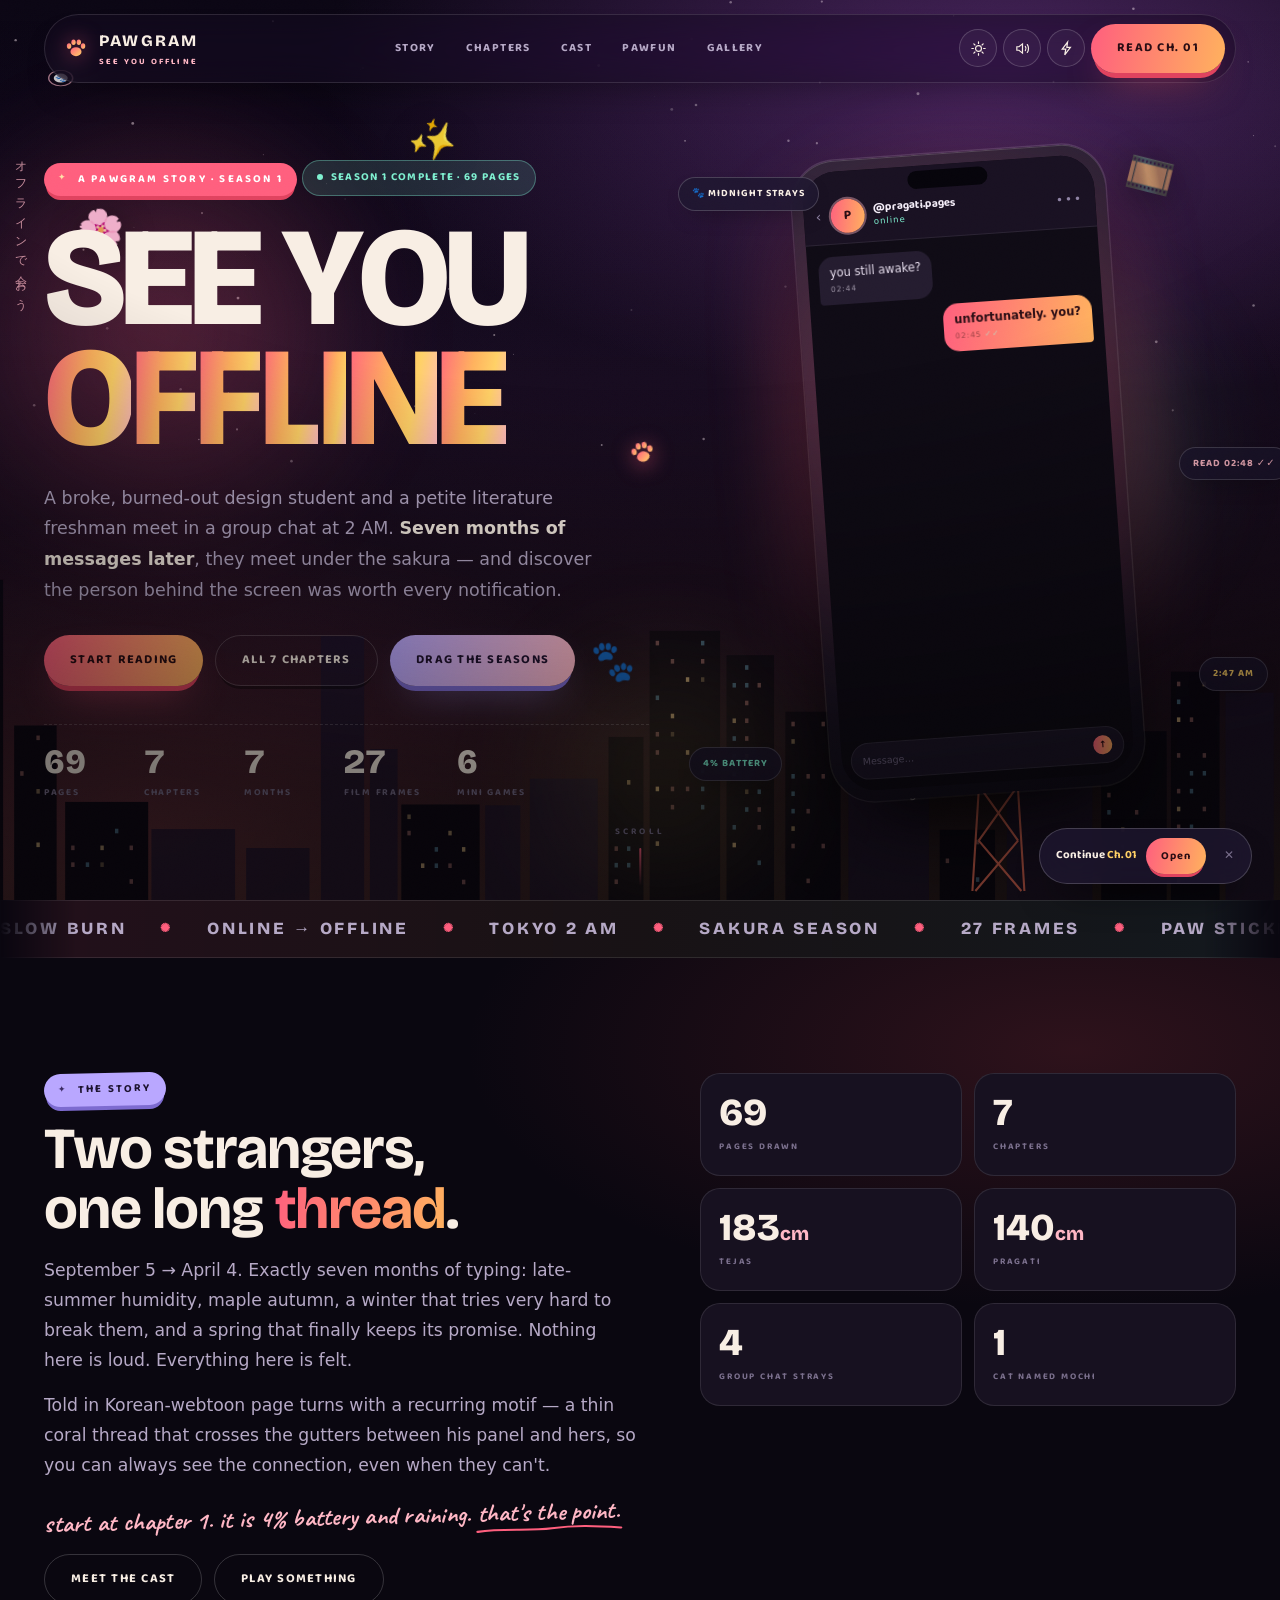
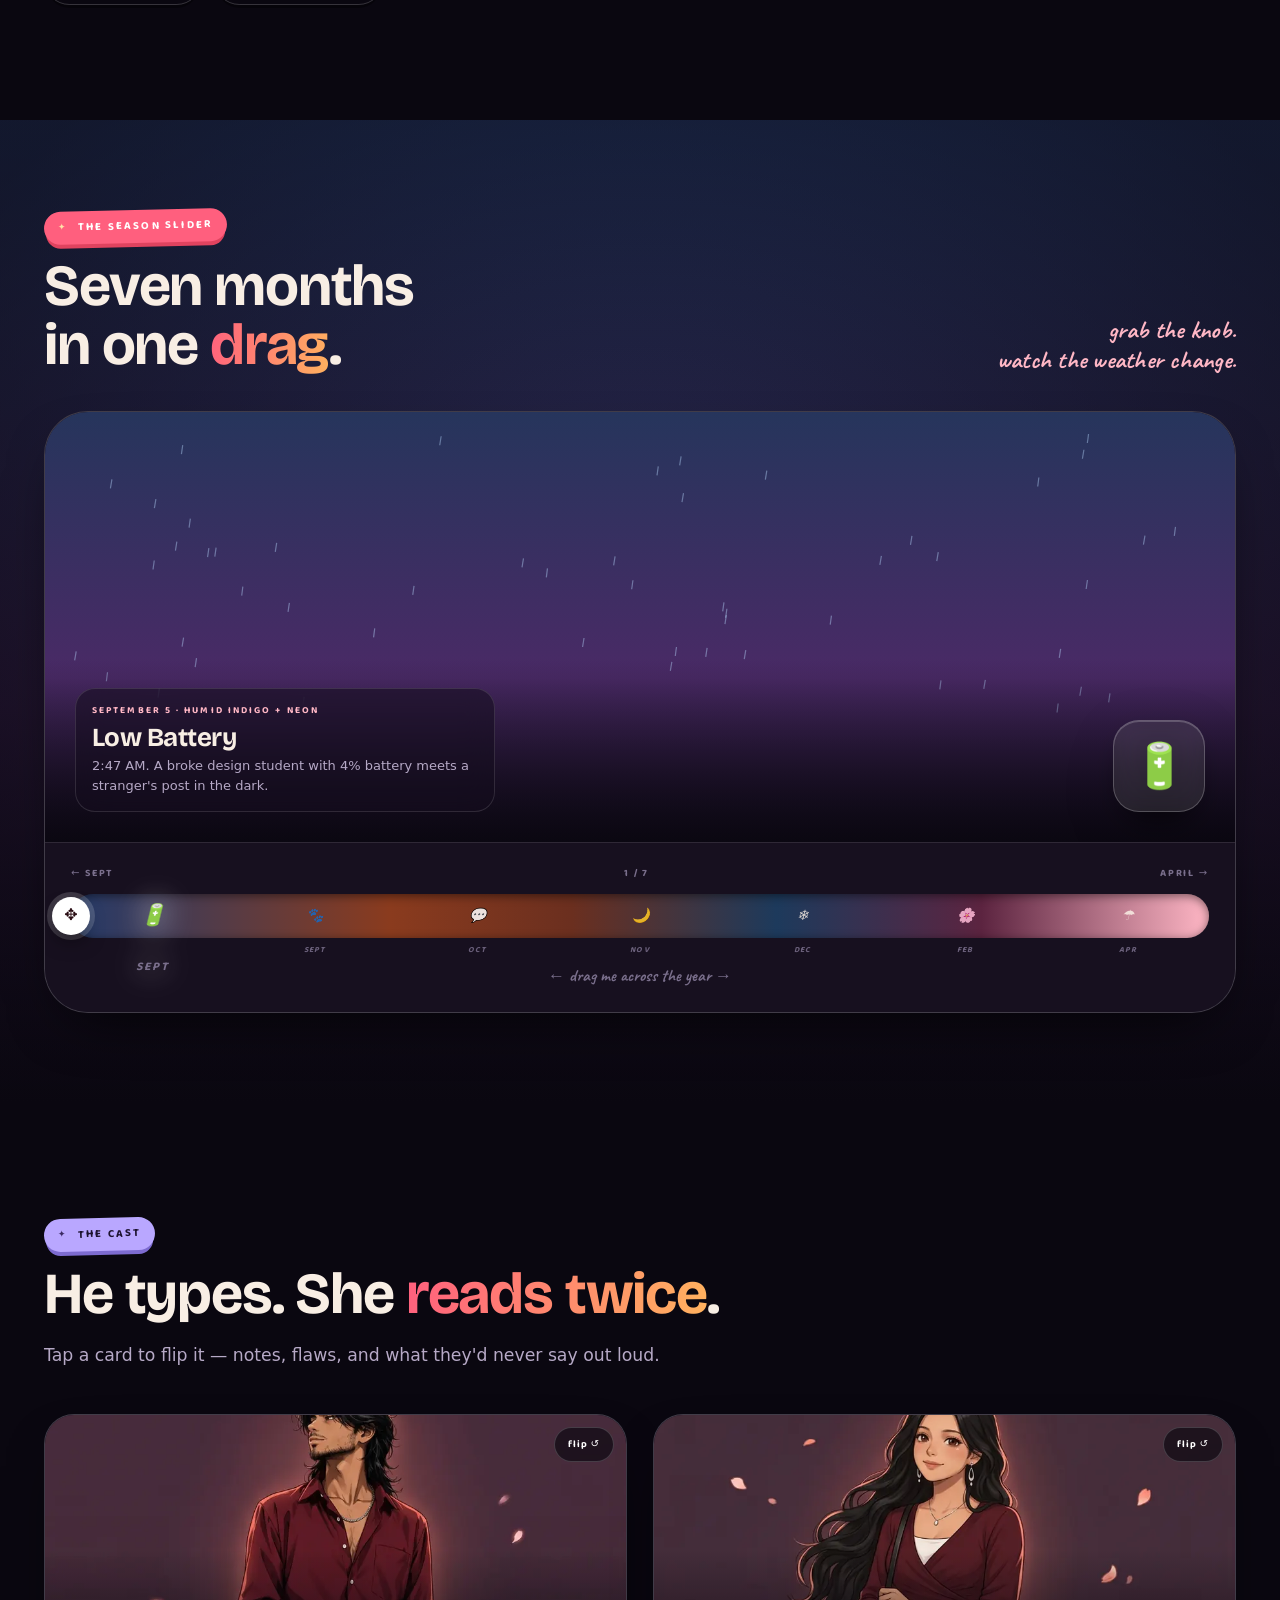
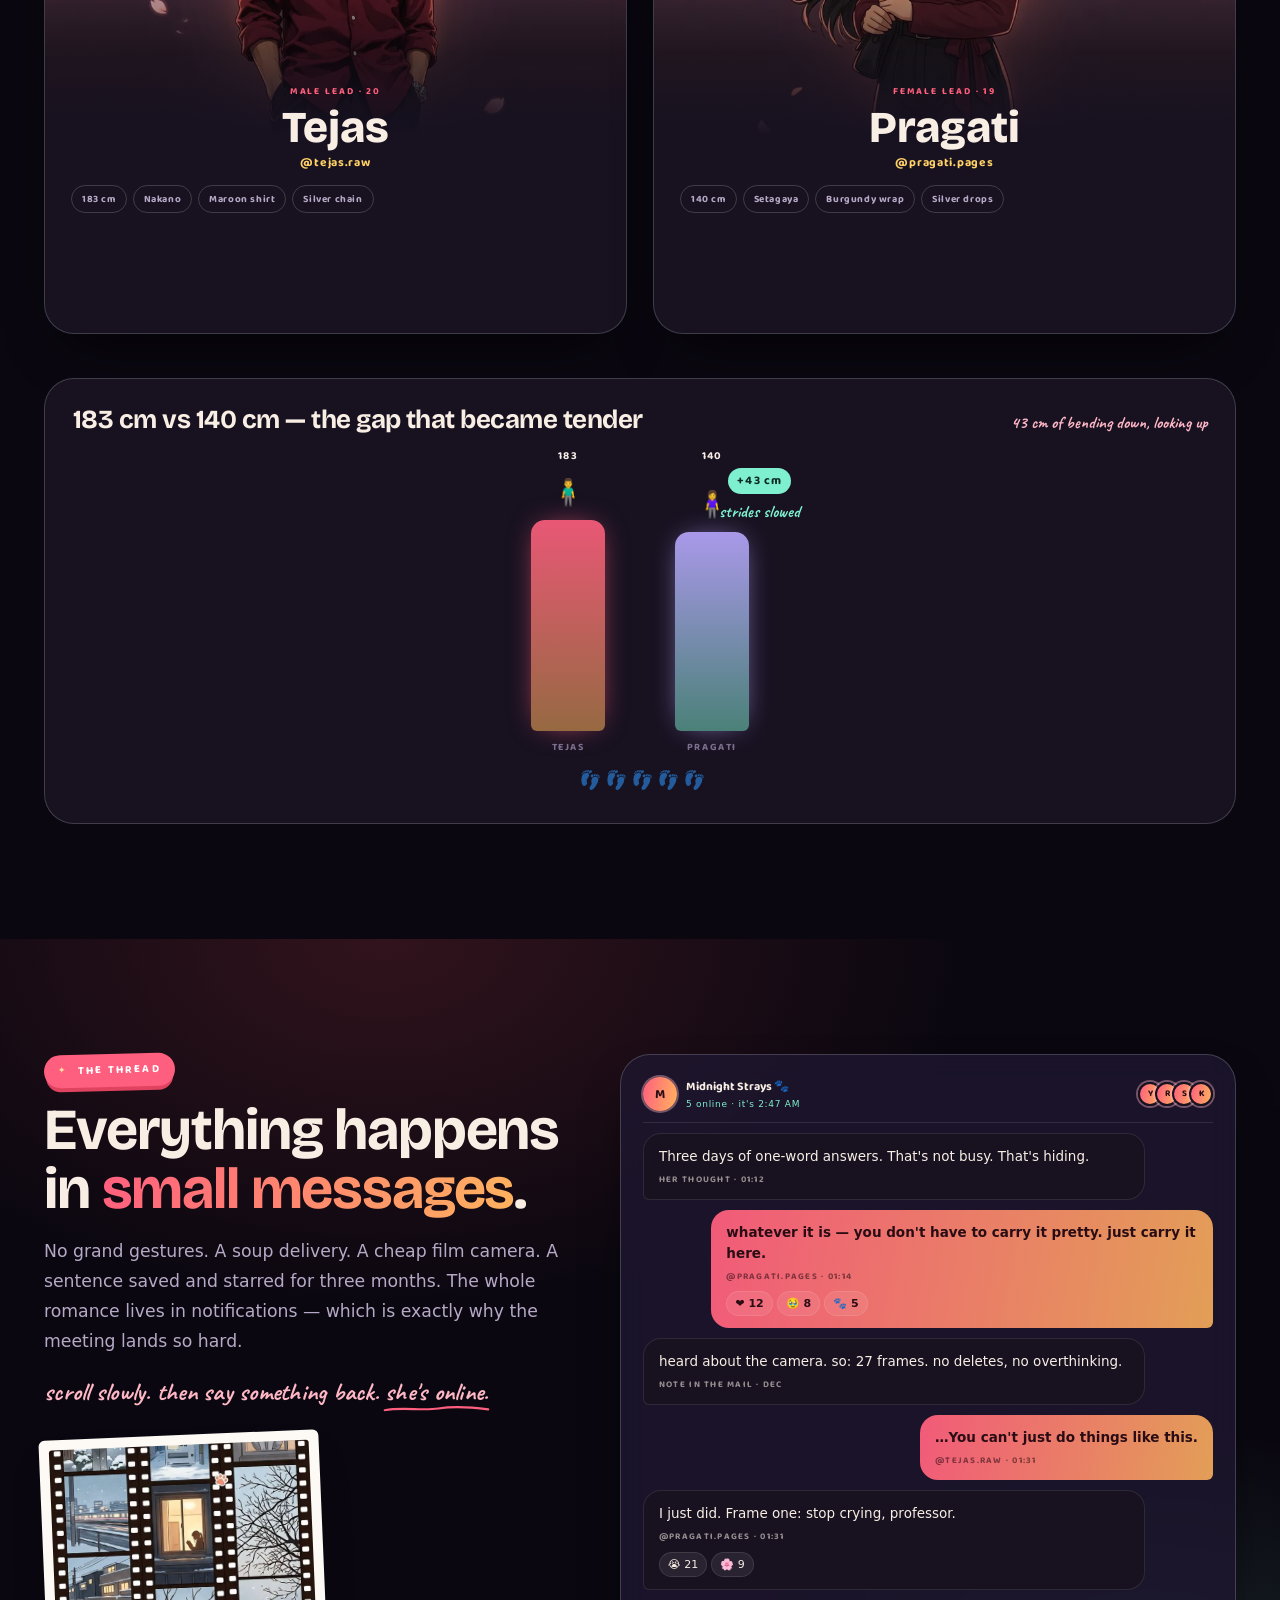
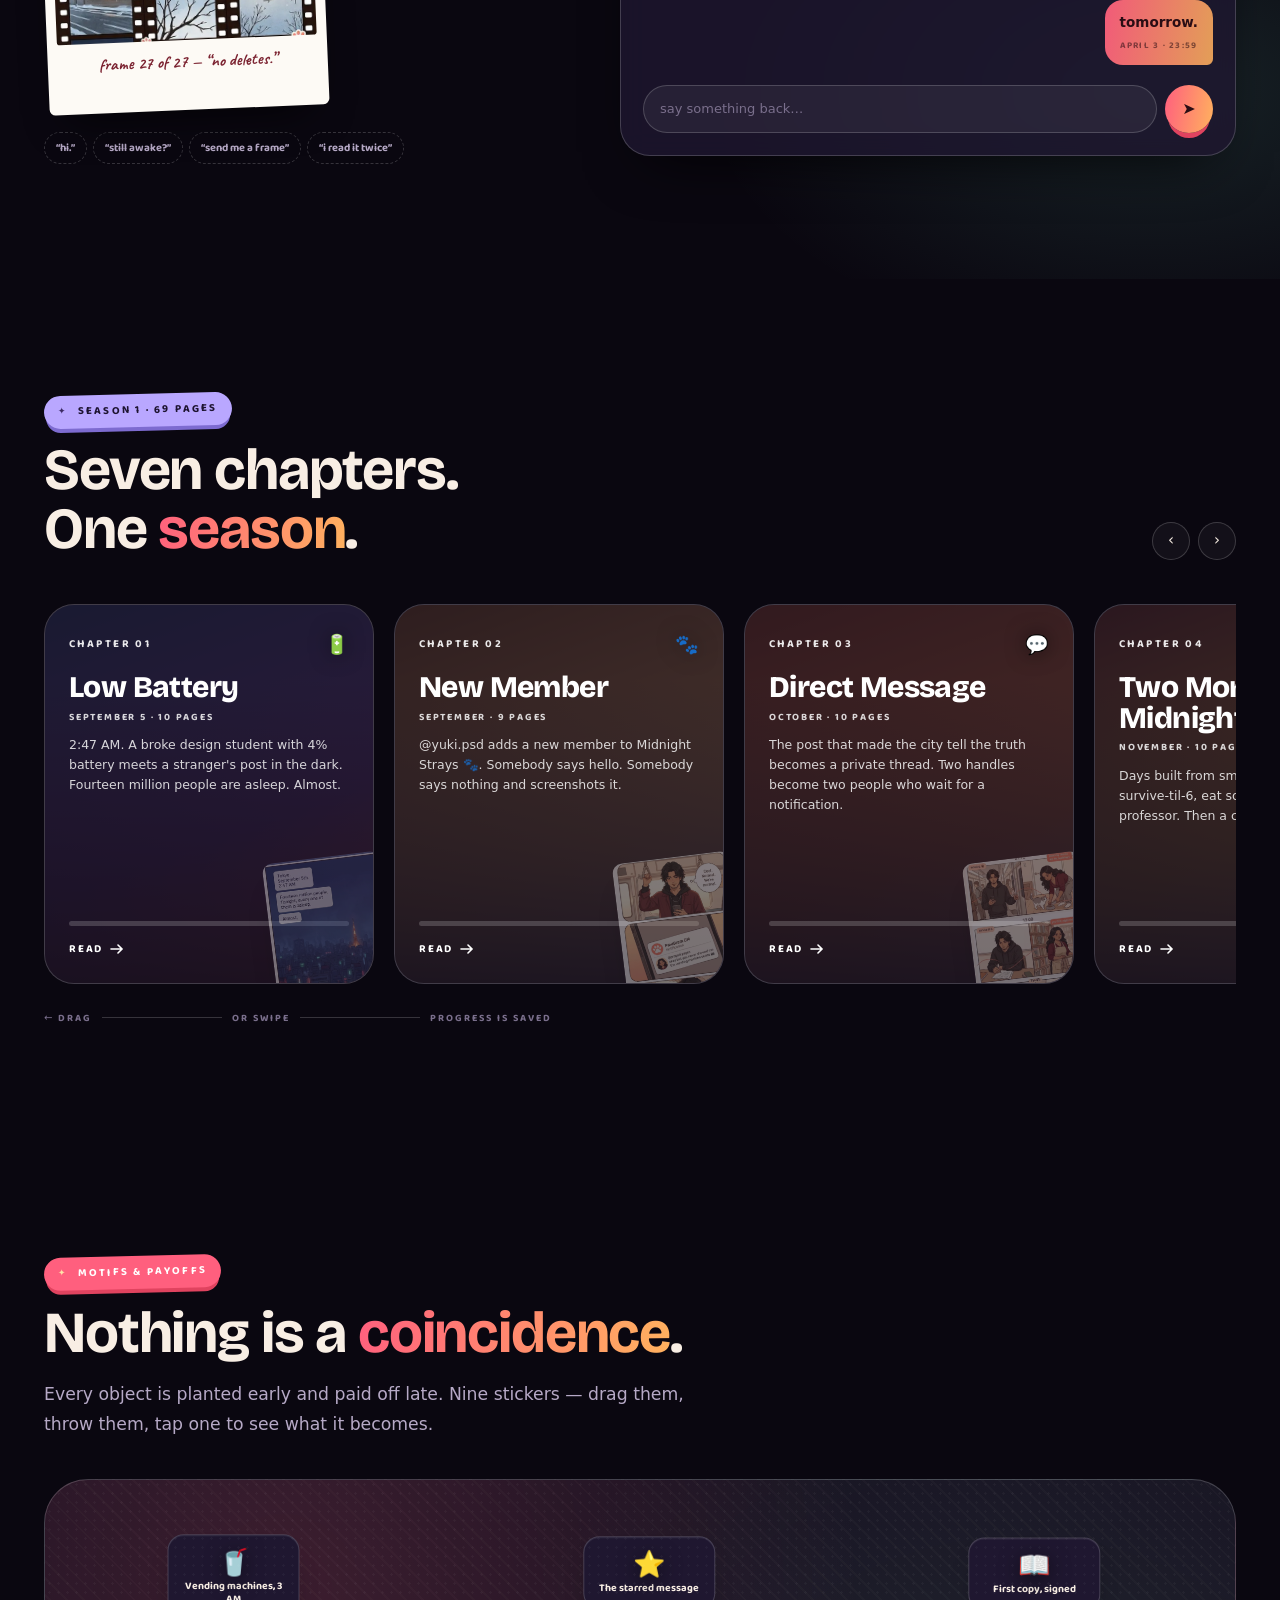
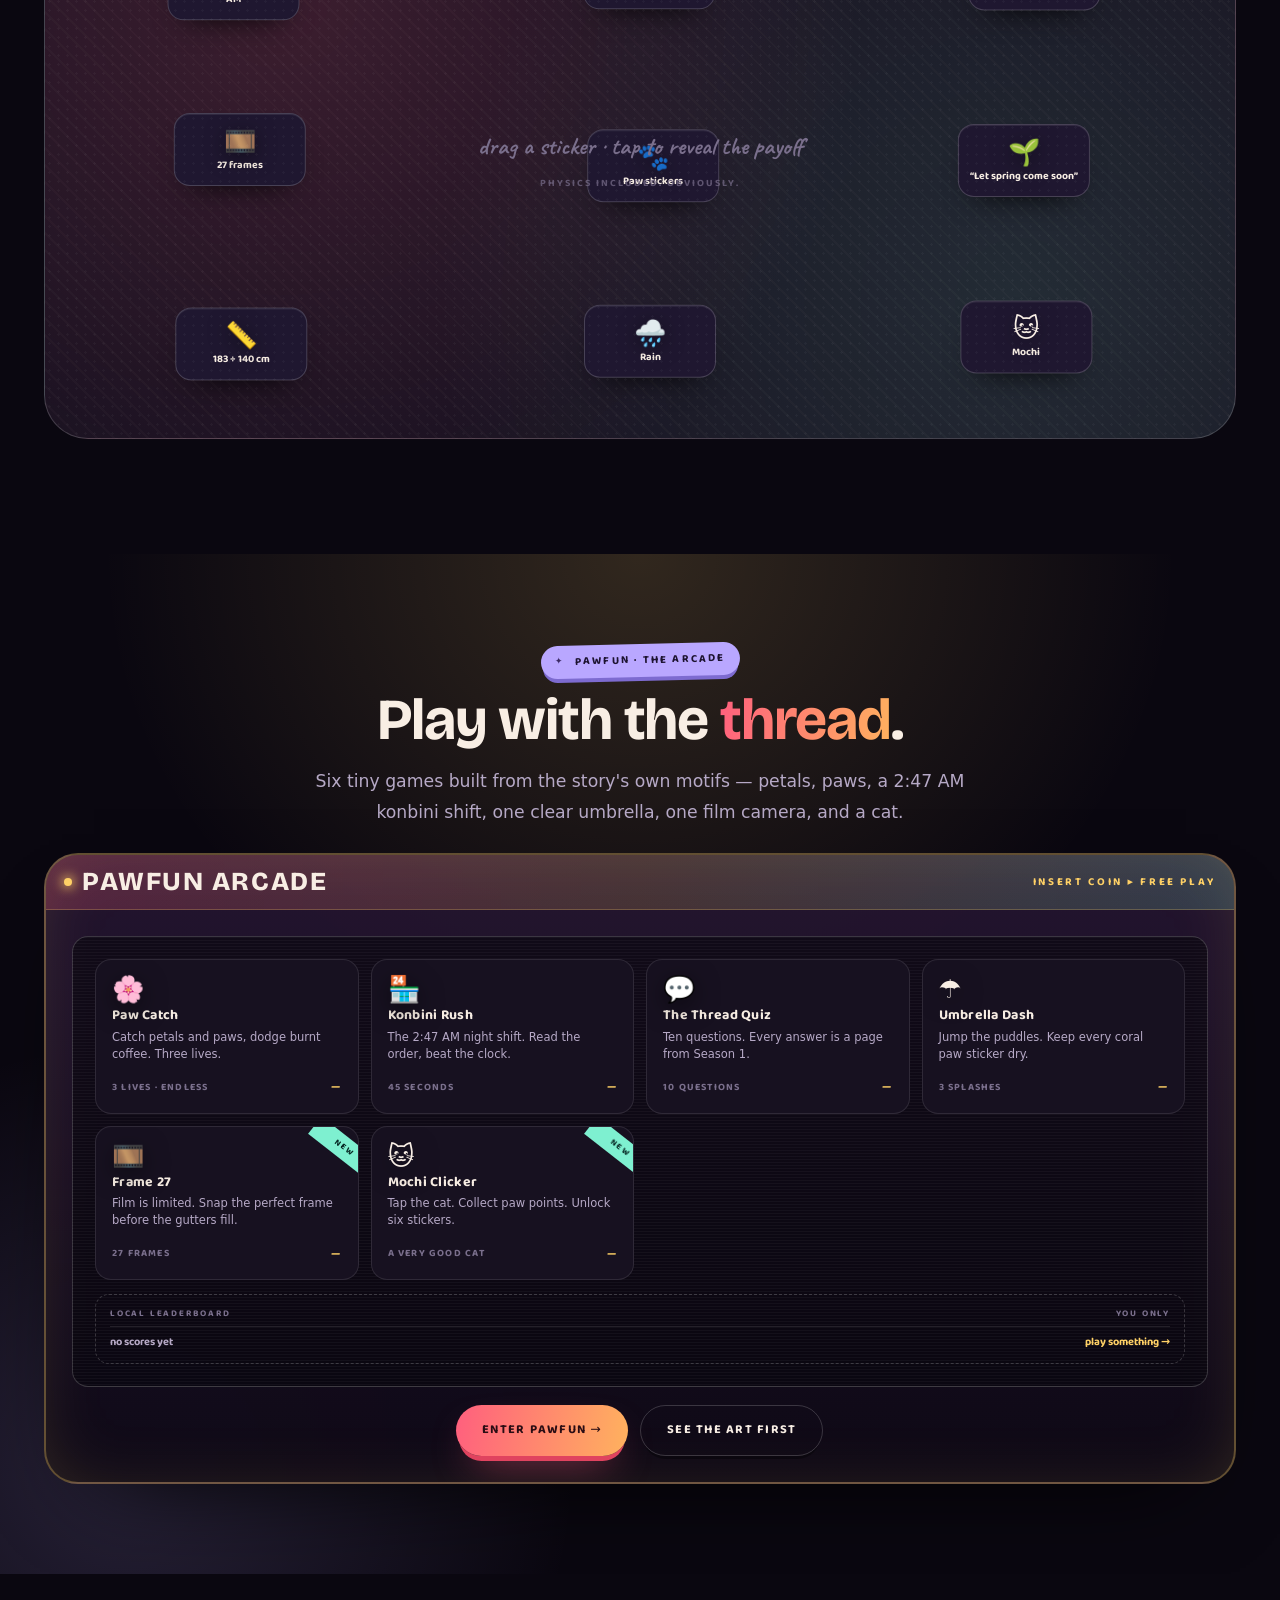
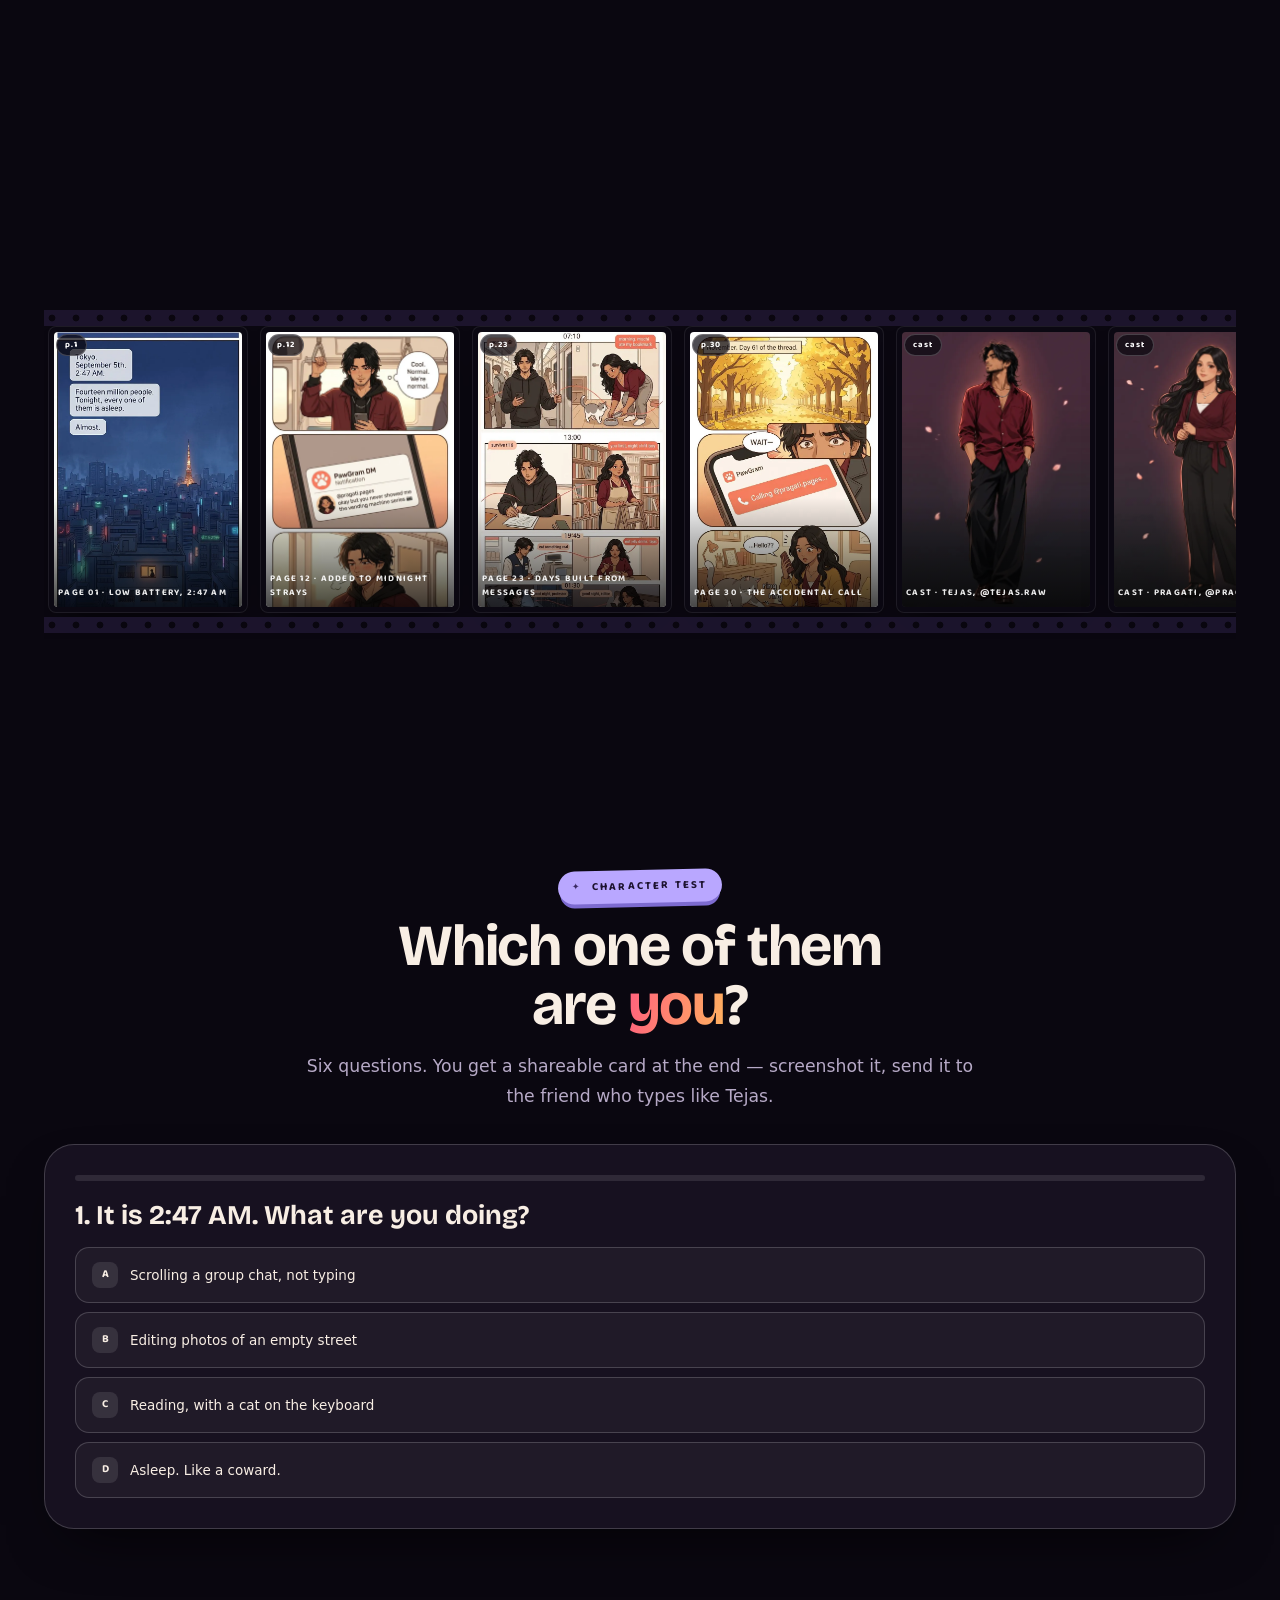
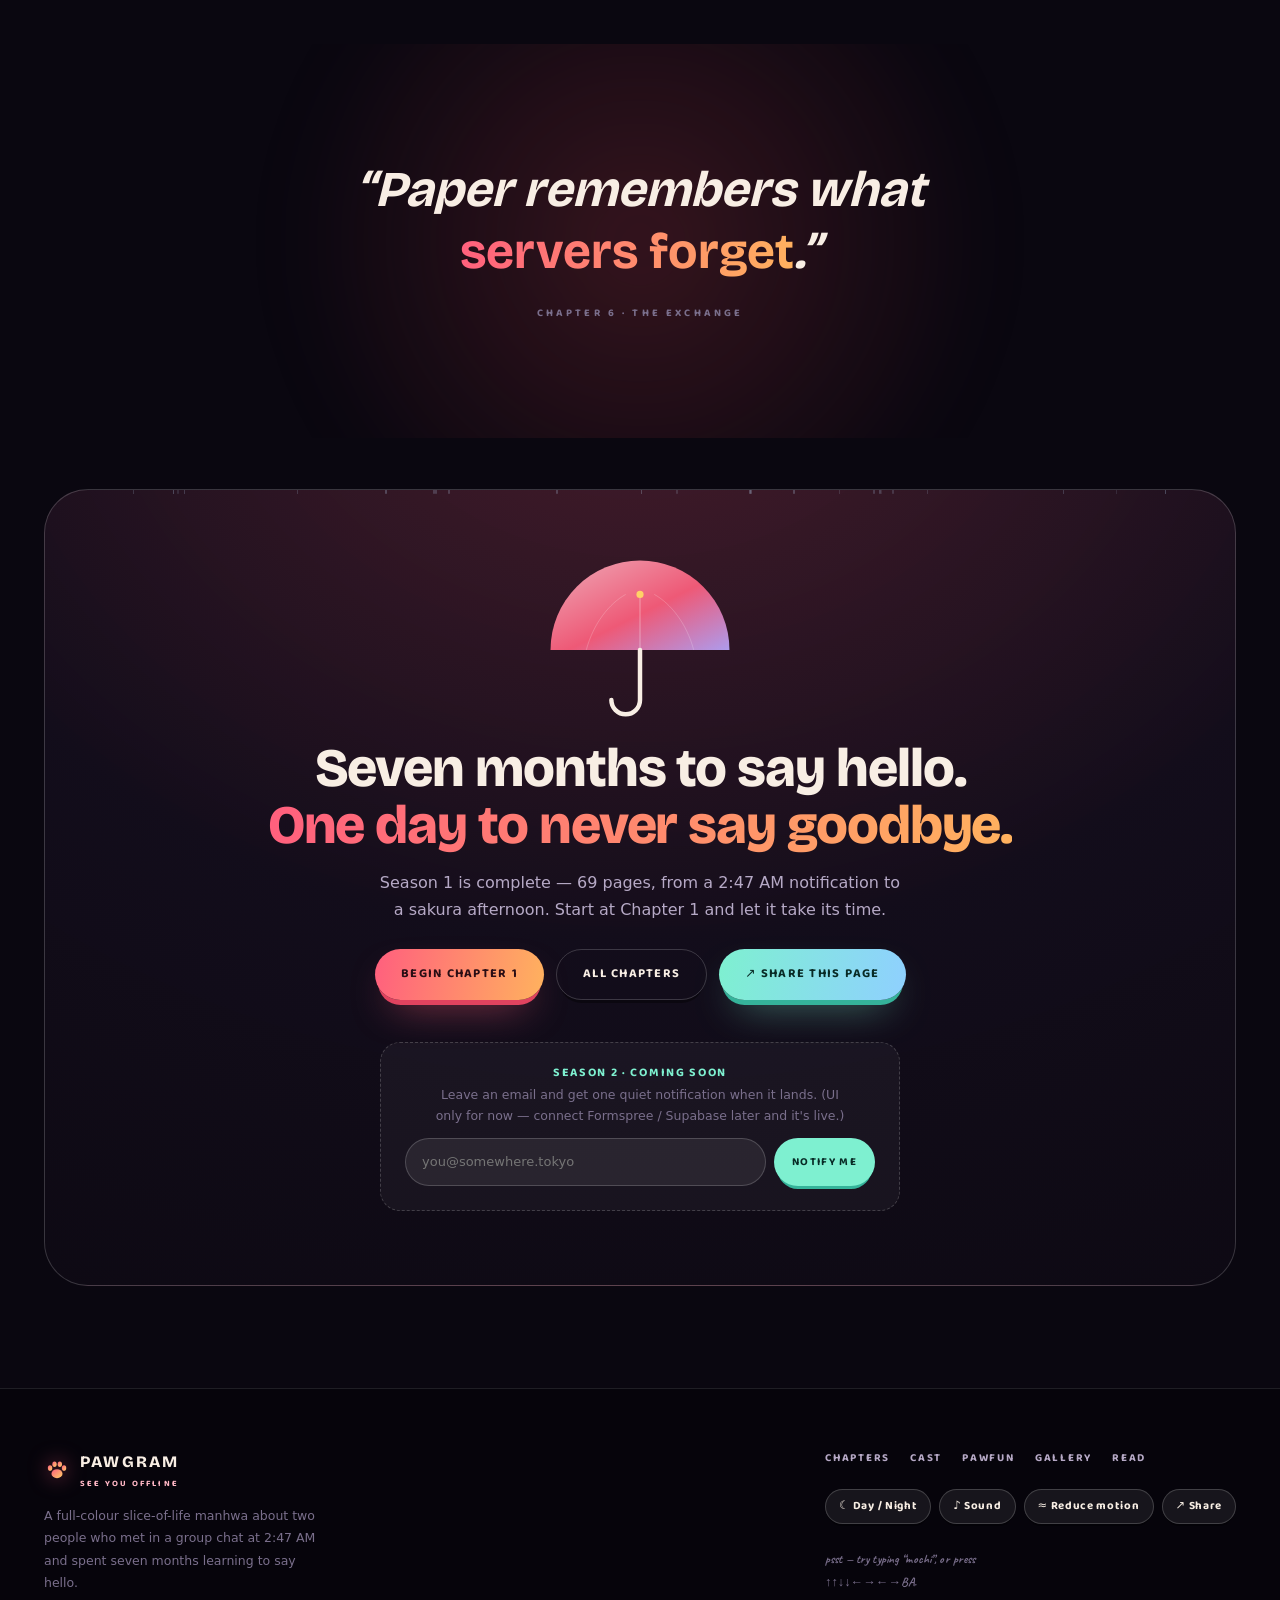
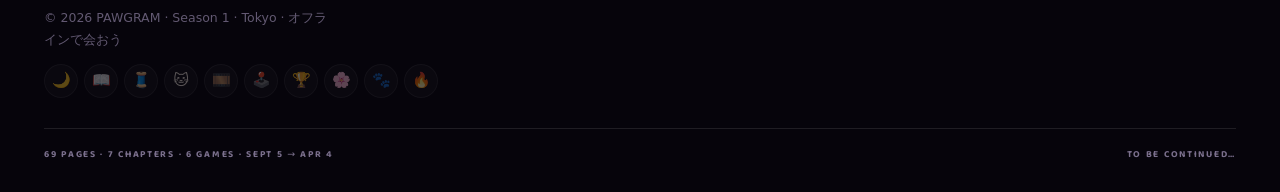
==== index.html @ b549ce73 "Extract PAWGRAM v3 source from PawV1.zip Deployable static PWA root: index, gallery, chapters, chara" ====
<!DOCTYPE html>
<html lang="en">
<head>
<meta charset="utf-8">
<meta name="viewport" content="width=device-width,initial-scale=1,viewport-fit=cover">
<title>PAWGRAM — See You Offline · Season 1</title>
<meta name="description" content="A full-colour manhwa about two strangers, seven months of messages, and one day under the sakura. Read all 69 pages, play six mini-games.">
<meta name="theme-color" content="#0a0710">
<meta name="color-scheme" content="dark light">
<meta name="mobile-web-app-capable" content="yes">
<meta name="apple-mobile-web-app-capable" content="yes">
<meta name="apple-mobile-web-app-status-bar-style" content="black-translucent">
<meta name="apple-mobile-web-app-title" content="PAWGRAM">

<!-- Open Graph / Twitter -->
<meta property="og:type" content="website">
<meta property="og:site_name" content="PAWGRAM — See You Offline">
<meta property="og:title" content="PAWGRAM — See You Offline · Season 1">
<meta property="og:description" content="A full-colour manhwa about two strangers, seven months of messages, and one day under the sakura. Read all 69 pages, play six mini-games.">
<meta property="og:image" content="https://pawgram.vercel.app/art/og-cover.jpg">
<meta property="og:url" content="https://pawgram.vercel.app/">
<!-- relative art paths are rewritten to absolute by tools/build_pages.py (social crawlers need absolute URLs) -->
<meta property="og:image:width" content="1200">
<meta property="og:image:height" content="630">
<meta name="twitter:card" content="summary_large_image">
<meta name="twitter:title" content="PAWGRAM — See You Offline · Season 1">
<meta name="twitter:description" content="A full-colour manhwa about two strangers, seven months of messages, and one day under the sakura. Read all 69 pages, play six mini-games.">
<meta name="twitter:image" content="https://pawgram.vercel.app/art/og-cover.jpg">

<link rel="manifest" href="manifest.webmanifest">
<link rel="icon" href="art/favicon-32.png" sizes="32x32">
<link rel="apple-touch-icon" href="art/apple-touch-icon.png">
<link rel="preload" href="assets/fonts/bricolage-latin-var.woff2" as="font" type="font/woff2" crossorigin>

<style>
@font-face{
font-family:"Bricolage";
src:url("assets/fonts/bricolage-latin-var.woff2") format("woff2");
font-weight:200 800;
font-style:normal;
font-display:swap;
unicode-range:U+0000-00FF,U+0131,U+0152-0153,U+02BB-02BC,U+02C6,U+02DA,U+02DC,U+0304,U+0308,U+0329,U+2000-206F,U+20AC,U+2122,U+2191,U+2193,U+2212,U+2215,U+FEFF,U+FFFD;
}
@font-face{
font-family:"Baloo";
src:url("assets/fonts/baloo-latin-700.woff2") format("woff2");
font-weight:700;font-style:normal;font-display:swap;
unicode-range:U+0000-00FF,U+0131,U+0152-0153,U+02BB-02BC,U+02C6,U+02DA,U+02DC,U+0304,U+0308,U+0329,U+2000-206F,U+20AC,U+2122,U+2191,U+2193,U+2212,U+2215,U+FEFF,U+FFFD;
}
@font-face{
font-family:"Baloo";
src:url("assets/fonts/baloo-devanagari-700.woff2") format("woff2");
font-weight:700;font-style:normal;font-display:swap;
unicode-range:U+0900-097F,U+1CD0-1CF4,U+1CF7-1CF9,U+200C-200D,U+20A8,U+20B9,U+20F0,U+25CC,U+A830-A839,U+A8E0-A8FF;
}
@font-face{
font-family:"Caveat";
src:url("assets/fonts/caveat-latin-700.woff2") format("woff2");
font-weight:700;font-style:normal;font-display:swap;
}
:root{
--c-coral:#ff5f7e;
--c-coral-deep:#e0435f;
--c-sakura:#ffb7c5;
--c-lav:#b9a7ff;
--c-mint:#7ef0d0;
--c-vending:#ffd166;
--c-amber:#ffb25e;
--c-plum:#8c2f39;
--c-sky:#8fd0ff;
--coral:var(--c-coral);
--amber:var(--c-amber);
--sakura:var(--c-sakura);
--cream:#f8eee4;
--mute:#a89bb8;
--mute2:#7a6f8c;
--ink:#0a0710;
--ink2:#120d1a;
--card:#171120;
--card2:#1f1730;
--bg:var(--ink);
--bg-deep:#06040b;
--surface:rgba(23,17,32,.74);
--surface-2:rgba(31,23,48,.8);
--glass:rgba(20,14,30,.55);
--glass-brd:rgba(255,255,255,.12);
--line:rgba(255,255,255,.10);
--line2:rgba(255,255,255,.18);
--text:#f8eee4;
--text-dim:#b6a9c6;
--text-faint:#7a6f8c;
--shadow:0 24px 60px -28px rgba(0,0,0,.95);
--halftone:rgba(255,255,255,.055);
--glow-coral:0 0 40px -6px rgba(255,95,126,.55);
--glow-mint:0 0 34px -6px rgba(126,240,208,.5);
--font-display:"Bricolage",Georgia,"Times New Roman",serif;
--font-sticker:"Baloo","Bricolage",system-ui,sans-serif;
--font-hand:"Caveat",Georgia,cursive;
--font-body:ui-sans-serif,system-ui,-apple-system,"Segoe UI",Roboto,"Helvetica Neue",Arial,sans-serif;
--display:var(--font-display);
--sans:var(--font-body);
--t-mega:clamp(44px,11vw,140px);
--t-h1:clamp(34px,6.4vw,78px);
--t-h2:clamp(28px,4.8vw,58px);
--t-h3:clamp(21px,2.6vw,32px);
--t-body:clamp(15px,1.15vw,17px);
--t-small:13px;
--t-micro:10.5px;
--pad:clamp(16px,4vw,44px);
--wrap:min(1200px,100% - clamp(28px,7vw,88px));
--r-s:12px; --r-m:20px; --r-l:30px; --r-xl:44px; --r-pill:999px;
--grad:linear-gradient(100deg,var(--c-coral),var(--c-amber));
--grad-cool:linear-gradient(120deg,var(--c-lav),var(--c-sky) 60%,var(--c-mint));
--grad-sakura:linear-gradient(120deg,var(--c-sakura),var(--c-lav));
--grad-thread:linear-gradient(90deg,#ff5f7e,#ffb25e,#ffd166,#7ef0d0,#b9a7ff);
--grad-soft:linear-gradient(135deg,rgba(255,95,126,.18),rgba(255,178,94,.06));
--ease:cubic-bezier(.19,1,.22,1);
--ease-back:cubic-bezier(.34,1.56,.64,1);
--ease-soft:cubic-bezier(.4,0,.2,1);
--z-grain:60; --z-cursor:95; --z-toast:96; --z-nav:70; --z-loader:98; --z-modal:92;
color-scheme:dark;
}
html[data-theme="day"]{
--ink:#fdf4ec; --ink2:#fbeade; --card:#fffaf5; --card2:#fff3e9;
--bg:#fdf4ec; --bg-deep:#f6e6d8;
--surface:rgba(255,250,245,.82); --surface-2:rgba(255,243,233,.9);
--glass:rgba(255,248,242,.72);
--glass-brd:rgba(140,47,57,.16);
--line:rgba(90,40,60,.14); --line2:rgba(90,40,60,.24);
--text:#2c1626; --text-dim:#6b4a5c; --text-faint:#9c7f8e;
--cream:#2c1626; --mute:#6b4a5c; --mute2:#9c7f8e;
--halftone:rgba(140,47,57,.10);
--shadow:0 24px 60px -30px rgba(120,60,80,.35);
--glow-coral:0 0 30px -8px rgba(255,95,126,.55);
color-scheme:light;
}
*,*::before,*::after{margin:0;padding:0;box-sizing:border-box}
html{-webkit-text-size-adjust:100%;scroll-behavior:smooth}
html.pg-lock{overflow:hidden}
body{
background:var(--bg);color:var(--text);font-family:var(--font-body);
font-size:var(--t-body);line-height:1.65;-webkit-font-smoothing:antialiased;
overflow-x:hidden;overscroll-behavior-y:contain;
-webkit-tap-highlight-color:transparent;
transition:background .6s var(--ease),color .6s var(--ease);
}
img,svg,canvas{display:block;max-width:100%}
a{color:inherit;text-decoration:none}
button,input,textarea,select{font:inherit;color:inherit;background:none;border:0}
button{cursor:pointer}
::selection{background:rgba(255,95,126,.32);color:#fff}
:focus-visible{outline:2px solid var(--c-mint);outline-offset:3px;border-radius:6px}
.skip{position:fixed;left:12px;top:-80px;z-index:999;background:var(--c-coral);color:#1a0d10;
padding:12px 18px;border-radius:var(--r-pill);font-size:12px;font-weight:700;transition:top .3s}
.skip:focus{top:12px}
body::before{
content:"";position:fixed;inset:0;z-index:var(--z-grain);pointer-events:none;opacity:.05;
background-image:url("data:image/svg+xml,%3Csvg xmlns='http://www.w3.org/2000/svg' width='180' height='180'%3E%3Cfilter id='n'%3E%3CfeTurbulence type='fractalNoise' baseFrequency='.85' numOctaves='3'/%3E%3C/filter%3E%3Crect width='180' height='180' filter='url(%23n)' opacity='.6'/%3E%3C/svg%3E");
mix-blend-mode:overlay;
}
body::after{
content:"";position:fixed;inset:0;z-index:59;pointer-events:none;
background:radial-gradient(125% 90% at 50% 0%,transparent 48%,rgba(0,0,0,.5) 100%);
}
html[data-theme="day"] body::after{
background:radial-gradient(125% 95% at 50% 0%,transparent 60%,rgba(180,120,130,.18) 100%);
}
.wrap{width:var(--wrap);margin-inline:auto;position:relative;z-index:1}
.sec{position:relative;padding:clamp(64px,9vw,130px) 0}
.sec--tight{padding:clamp(40px,6vw,80px) 0}
h1,h2,h3,h4{font-family:var(--font-display);font-weight:700;line-height:1.02;letter-spacing:-.02em;color:var(--text)}
h2.big{font-size:var(--t-h2);font-weight:700;margin-top:14px}
h2.big em,.em{font-style:normal;background:var(--grad);-webkit-background-clip:text;background-clip:text;
-webkit-text-fill-color:transparent;color:transparent}
.lede{color:var(--text-dim);font-size:clamp(15px,1.35vw,17.5px);max-width:62ch;margin-top:16px;line-height:1.75}
.kicker{
display:inline-flex;align-items:center;gap:10px;font-family:var(--font-sticker);font-size:11px;
letter-spacing:.2em;text-transform:uppercase;color:#fff;background:var(--c-coral);
padding:7px 14px 8px;border-radius:var(--r-pill);box-shadow:0 6px 0 -2px var(--c-coral-deep);
transform:rotate(-1.4deg);
}
.kicker::before{content:"✦";font-size:9px;color:#ffe1a8}
.kicker.alt{background:var(--c-lav);box-shadow:0 6px 0 -2px #7d6bd0;color:#1d1330}
.kicker.alt::before{color:#3b2a63}
.glass{
background:var(--glass);border:1px solid var(--glass-brd);
-webkit-backdrop-filter:blur(16px) saturate(1.3);backdrop-filter:blur(16px) saturate(1.3);
border-radius:var(--r-l);
}
.screentone{position:relative;isolation:isolate}
.screentone::after{
content:"";position:absolute;inset:0;z-index:-1;pointer-events:none;border-radius:inherit;
background-image:radial-gradient(var(--halftone) 1px,transparent 1.2px);
background-size:7px 7px;opacity:.9;
}
.tape{
position:absolute;width:96px;height:28px;background:rgba(255,209,102,.72);
border-left:1px dashed rgba(0,0,0,.12);border-right:1px dashed rgba(0,0,0,.12);
transform:rotate(-6deg);box-shadow:0 3px 10px rgba(0,0,0,.25);
mix-blend-mode:screen;pointer-events:none;
}
html[data-theme="day"] .tape{mix-blend-mode:multiply;background:rgba(255,214,140,.85)}
.tape.l{left:-26px;top:14px}
.tape.r{right:-26px;top:14px;transform:rotate(5deg)}
.torn{--torn-c:var(--card);
-webkit-mask-image:radial-gradient(14px at 50% 0,transparent 96%,#000 100%);
mask-image:url("data:image/svg+xml,%3Csvg xmlns='http://www.w3.org/2000/svg' width='60' height='14'%3E%3Cpath d='M0 14 L0 6 Q7 0 15 5 T30 4 T45 6 T60 3 L60 14Z' fill='%23000'/%3E%3C/svg%3E");
-webkit-mask-size:60px 14px;mask-size:60px 14px;
-webkit-mask-repeat:repeat-x;mask-repeat:repeat-x;-webkit-mask-position:bottom;mask-position:bottom;
}
.polaroid{
background:#fdfaf5;padding:12px 12px 40px;border-radius:4px;color:#2b1b26;
box-shadow:0 18px 40px -18px rgba(0,0,0,.75),0 0 0 1px rgba(0,0,0,.06);
transform:rotate(var(--rot,-3deg));transition:transform .5s var(--ease-back),box-shadow .5s;
}
.polaroid:hover{transform:rotate(0deg) scale(1.03);box-shadow:0 26px 60px -20px rgba(0,0,0,.8)}
.polaroid figcaption{font-family:var(--font-hand);font-size:17px;text-align:center;margin-top:10px;color:#7b2230}
.filmstrip{
position:relative;background:#0b0812;padding:16px 0;border-radius:6px;
box-shadow:inset 0 0 0 1px rgba(255,255,255,.08);
}
.filmstrip::before,.filmstrip::after{
content:"";position:absolute;left:0;right:0;height:14px;
background-image:radial-gradient(circle at 7px 7px,#0b0812 3.2px,transparent 3.4px),
linear-gradient(#efe6dc,#efe6dc);
background-size:22px 14px,100% 100%;
background-repeat:repeat-x,no-repeat;
opacity:.55;
}
.filmstrip::before{top:0;transform:scaleY(-1)}
.filmstrip::after{bottom:0}
.glowedge{position:relative;border-radius:var(--r-l);isolation:isolate}
.glowedge::before{
content:"";position:absolute;inset:-1.5px;border-radius:inherit;z-index:-1;
background:var(--grad-thread);background-size:300% 100%;
animation:hueSlide 9s linear infinite;opacity:.55;
}
.glowedge::after{content:"";position:absolute;inset:0;border-radius:inherit;z-index:-1;background:var(--card)}
.chip-st{
display:inline-flex;align-items:center;gap:7px;padding:7px 13px;border-radius:var(--r-pill);
font-family:var(--font-sticker);font-size:11.5px;letter-spacing:.06em;
background:rgba(255,255,255,.07);border:1px solid var(--line2);color:var(--text);
box-shadow:0 4px 0 -2px rgba(0,0,0,.35);
}
.chip-st.coral{background:var(--c-coral);color:#2a0d14;border-color:transparent;box-shadow:0 4px 0 -2px var(--c-coral-deep)}
.chip-st.mint{background:var(--c-mint);color:#0b2a24;border-color:transparent;box-shadow:0 4px 0 -2px #3fbfa0}
.chip-st.lav{background:var(--c-lav);color:#1b1330;border-color:transparent;box-shadow:0 4px 0 -2px #7d6bd0}
.chip-st.vending{background:var(--c-vending);color:#2f2408;border-color:transparent;box-shadow:0 4px 0 -2px #d0a63d}
.hand{font-family:var(--font-hand);font-size:clamp(18px,2vw,25px);color:var(--c-sakura);
line-height:1.2;letter-spacing:.01em}
.hand .u{position:relative}
.hand .u::after{
content:"";position:absolute;left:-2%;right:-2%;bottom:-4px;height:7px;
background:url("data:image/svg+xml,%3Csvg xmlns='http://www.w3.org/2000/svg' viewBox='0 0 120 8' preserveAspectRatio='none'%3E%3Cpath d='M2 6C22 2 44 7 62 4s34-2 56 1' stroke='%23ff5f7e' stroke-width='2.4' fill='none' stroke-linecap='round'/%3E%3C/svg%3E") no-repeat center/100% 100%;
animation:drawline 1.4s var(--ease) both;
}
.av{width:34px;height:34px;border-radius:50%;flex:none;display:grid;place-items:center;
font-family:var(--font-sticker);font-size:13px;color:#2a0d14;background:var(--grad);
box-shadow:0 0 0 2px rgba(255,183,197,.4)}
.tilt{transition:transform .45s var(--ease);transform-style:preserve-3d;will-change:transform}
.ul-rich{position:relative;display:inline-block}
.ul-rich::after{
content:"";position:absolute;left:0;right:0;bottom:-3px;height:2px;border-radius:2px;
background:var(--grad);transform:scaleX(0);transform-origin:left;transition:transform .45s var(--ease);
}
.ul-rich:hover::after,.ul-rich:focus-visible::after{transform:scaleX(1)}
*{scrollbar-width:thin;scrollbar-color:rgba(255,178,94,.55) transparent}
::-webkit-scrollbar{width:10px;height:8px}
::-webkit-scrollbar-thumb{background:linear-gradient(var(--c-coral),var(--c-amber));border-radius:99px;
border:3px solid var(--bg)}
::-webkit-scrollbar-track{background:transparent}
#prog{
position:fixed;top:0;left:0;height:3px;width:0;z-index:75;border-radius:0 3px 3px 0;
background:var(--grad-thread);box-shadow:0 0 18px rgba(255,120,140,.85);
}
#cursor,#cursor-trail{position:fixed;left:0;top:0;z-index:var(--z-cursor);pointer-events:none;
will-change:transform;display:none}
html.has-cursor #cursor,html.has-cursor #cursor-trail{display:block}
html.has-cursor,html.has-cursor *{cursor:none !important}
#cursor svg{width:30px;height:30px;transform:translate(-42%,-42%) rotate(-12deg);
filter:drop-shadow(0 4px 10px rgba(255,95,126,.65));transition:transform .28s var(--ease-back)}
#cursor[data-mode="read"] svg{transform:translate(-50%,-50%) rotate(-8deg) scale(1.55)}
#cursor[data-mode="play"] svg{transform:translate(-50%,-50%) rotate(8deg) scale(1.7)}
#cursor[data-mode="drag"] svg{transform:translate(-50%,-50%) rotate(-90deg) scale(1.5)}
#cursor[data-mode="heart"] svg{transform:translate(-50%,-50%) scale(1.5) rotate(0)}
#cursor .lbl{
position:absolute;left:20px;top:16px;font-family:var(--font-sticker);font-size:10px;
letter-spacing:.14em;text-transform:uppercase;white-space:nowrap;color:#2a0d14;
background:var(--c-mint);padding:3px 8px;border-radius:99px;opacity:0;transform:scale(.6);
transition:opacity .22s,transform .28s var(--ease-back);
}
#cursor.show-lbl .lbl{opacity:1;transform:scale(1)}
#cursor-trail{width:100%;height:100%;z-index:calc(var(--z-cursor) - 1)}
#cursor-trail i{position:absolute;width:9px;height:9px;border-radius:50% 0 50% 50%;
background:var(--c-sakura);opacity:.7;will-change:transform,opacity}
.ripple{position:fixed;width:12px;height:12px;border-radius:50%;pointer-events:none;z-index:94;
border:2px solid var(--c-sakura);animation:rippleOut .62s var(--ease) forwards}
@keyframes rippleOut{to{transform:scale(9);opacity:0}}
#loader{
position:fixed;inset:0;z-index:var(--z-loader);display:grid;place-items:center;overflow:hidden;
background:radial-gradient(120% 90% at 50% 40%,#241428 0%,#130c1c 48%,#06040b 100%);
transition:opacity .7s var(--ease),visibility .7s;
}
html[data-theme="day"] #loader{
background:radial-gradient(120% 90% at 50% 40%,#fff2ea 0%,#ffe3e6 50%,#ffd9e2 100%);
}
#loader.done{opacity:0;visibility:hidden}
#loader .lwrap{position:relative;z-index:2;display:grid;justify-items:center;gap:18px;text-align:center;
padding:0 20px}
#loader .lbatt{
position:relative;width:150px;height:70px;border:4px solid rgba(255,255,255,.8);border-radius:16px;
padding:7px;display:flex;align-items:center;gap:4px;transform:rotate(-3deg);
}
html[data-theme="day"] #loader .lbatt{border-color:#5a2536}
#loader .lbatt::after{
content:"";position:absolute;right:-14px;top:50%;transform:translateY(-50%);
width:9px;height:26px;border-radius:0 5px 5px 0;background:rgba(255,255,255,.8);
}
html[data-theme="day"] #loader .lbatt::after{background:#5a2536}
#loader .lcell{flex:1;height:100%;border-radius:8px;background:rgba(255,255,255,.09)}
#loader .lcell.on{background:var(--grad);box-shadow:0 0 18px -4px rgba(255,140,110,.9)}
#loader .lcell.low.on{background:linear-gradient(#ff4d6a,#ff8f5e)}
#loader .lpct{font-family:var(--font-sticker);font-size:34px;color:#fff;line-height:1;
letter-spacing:.02em;font-variant-numeric:tabular-nums}
html[data-theme="day"] #loader .lpct{color:#4a1e2c}
#loader .lname{font-family:var(--font-display);font-weight:800;font-size:clamp(22px,5vw,30px);
letter-spacing:.3em;text-transform:uppercase;color:#fff;padding-left:.3em}
html[data-theme="day"] #loader .lname{color:#4a1e2c}
#loader .lmsg{font-family:var(--font-hand);font-size:clamp(17px,3.6vw,22px);color:var(--c-sakura);
min-height:1.4em}
#loader .lpawwalk{position:absolute;bottom:14%;left:0;width:100%;height:40px;overflow:hidden}
#loader .lpawwalk i{
position:absolute;bottom:0;width:16px;height:16px;opacity:0;
background:var(--c-sakura);border-radius:50% 50% 50% 4px;
animation:pawWalk 3.4s linear infinite;
}
@keyframes pawWalk{
0%{opacity:0;transform:translateX(-6vw) rotate(0)}
8%{opacity:.85}
86%{opacity:.5}
100%{opacity:0;transform:translateX(106vw) rotate(0)}
}
#loader .lskip{
position:absolute;bottom:max(18px,env(safe-area-inset-bottom));right:20px;z-index:3;
font-family:var(--font-sticker);font-size:10.5px;letter-spacing:.16em;text-transform:uppercase;
color:rgba(255,255,255,.55);border:1px solid rgba(255,255,255,.22);padding:8px 14px;border-radius:99px;
}
html[data-theme="day"] #loader .lskip{color:#7b4a5c;border-color:rgba(120,60,80,.3)}
header.nav{position:fixed;top:0;left:0;right:0;z-index:var(--z-nav);padding:14px 0;
transition:transform .5s var(--ease),padding .4s var(--ease);pointer-events:none}
header.nav.hide{transform:translateY(-130%)}
.navin{
pointer-events:auto;display:flex;align-items:center;justify-content:space-between;gap:16px;
padding:9px 10px 9px 18px;border-radius:var(--r-pill);
background:var(--glass);border:1px solid var(--glass-brd);
-webkit-backdrop-filter:blur(18px) saturate(1.6);backdrop-filter:blur(18px) saturate(1.6);
box-shadow:0 18px 40px -26px rgba(0,0,0,.9);
transition:box-shadow .4s,border-color .4s,background .4s;
}
header.nav.solid .navin{box-shadow:0 22px 50px -24px rgba(0,0,0,.95),0 0 0 1px rgba(255,255,255,.04);
border-color:var(--line2)}
.logo{display:flex;align-items:center;gap:10px;font-family:var(--font-display);font-weight:800;
font-size:16px;letter-spacing:.14em;text-transform:uppercase;flex:none}
.logo svg{filter:drop-shadow(0 0 10px rgba(255,95,126,.6));transition:transform .5s var(--ease-back)}
.logo:hover svg{transform:rotate(-14deg) scale(1.12)}
.logo b{display:block;font-family:var(--font-sticker);font-size:8.5px;letter-spacing:.24em;
color:var(--c-sakura);font-weight:700;margin-top:1px}
.navlinks{display:flex;gap:4px;align-items:center}
.navlinks a{
position:relative;font-family:var(--font-sticker);font-size:11.5px;letter-spacing:.12em;
text-transform:uppercase;color:var(--text-dim);padding:8px 13px;border-radius:99px;
transition:color .3s,background .3s,transform .3s var(--ease-back);
}
.navlinks a:hover,.navlinks a:focus-visible{color:var(--text);background:rgba(255,255,255,.08);
transform:translateY(-1px) rotate(-1deg)}
.navlinks a[aria-current="page"]{color:#2a0d14;background:var(--c-sakura)}
.navtools{display:flex;align-items:center;gap:6px;flex:none}
.iconbtn{
width:38px;height:38px;border-radius:50%;display:grid;place-items:center;flex:none;
border:1px solid var(--line2);color:var(--text);background:rgba(255,255,255,.04);
transition:transform .35s var(--ease-back),background .3s,border-color .3s;
}
.iconbtn:hover{transform:translateY(-2px) scale(1.06);background:rgba(255,255,255,.1)}
.iconbtn svg{width:17px;height:17px}
.iconbtn[aria-pressed="true"]{background:var(--c-mint);color:#0b2a24;border-color:transparent}
.burger{display:none;width:40px;height:40px;border-radius:14px;border:1px solid var(--line2);
place-items:center;gap:4px;flex:none;background:rgba(255,255,255,.04)}
.burger i{display:block;width:16px;height:2px;border-radius:2px;background:var(--text);
transition:transform .4s var(--ease-back),opacity .25s,width .3s}
.burger.open i:nth-child(1){transform:translateY(6px) rotate(45deg)}
.burger.open i:nth-child(2){opacity:0;width:4px}
.burger.open i:nth-child(3){transform:translateY(-6px) rotate(-45deg)}
#drawer{
position:fixed;inset:0;z-index:calc(var(--z-nav) - 4);display:grid;align-content:center;
justify-items:center;gap:2px;text-align:center;padding:80px 20px 120px;
background:radial-gradient(120% 90% at 50% 0%,rgba(38,20,46,.97),rgba(8,5,13,.985));
-webkit-backdrop-filter:blur(22px);backdrop-filter:blur(22px);
opacity:0;visibility:hidden;transition:opacity .45s var(--ease),visibility .45s;overflow:hidden;
}
html[data-theme="day"] #drawer{background:radial-gradient(120% 90% at 50% 0%,rgba(255,239,232,.98),rgba(255,224,232,.99))}
#drawer.open{opacity:1;visibility:visible}
#drawer a.dlink{
font-family:var(--font-display);font-weight:800;font-size:clamp(30px,9vw,56px);line-height:1.06;
letter-spacing:-.02em;padding:6px 24px;color:var(--text);opacity:0;transform:translateY(26px) rotate(2deg);
transition:opacity .5s var(--ease),transform .6s var(--ease-back),color .3s;
display:inline-flex;align-items:center;gap:12px;
}
#drawer.open a.dlink{opacity:1;transform:none}
#drawer a.dlink span.n{font-family:var(--font-sticker);font-size:12px;color:var(--c-sakura);
letter-spacing:.1em;transform:translateY(-8px)}
#drawer a.dlink:hover{color:var(--c-coral);transform:scale(1.04) rotate(-1.2deg)}
#drawer.open a.dlink:nth-child(1){transition-delay:.06s}
#drawer.open a.dlink:nth-child(2){transition-delay:.12s}
#drawer.open a.dlink:nth-child(3){transition-delay:.18s}
#drawer.open a.dlink:nth-child(4){transition-delay:.24s}
#drawer.open a.dlink:nth-child(5){transition-delay:.30s}
#drawer.open a.dlink:nth-child(6){transition-delay:.36s}
#drawer .dclose{position:absolute;top:18px;right:18px;width:44px;height:44px;border-radius:50%;
border:1px solid var(--line2);font-size:18px;display:grid;place-items:center}
#drawer .dfoot{position:absolute;bottom:max(20px,env(safe-area-inset-bottom));left:0;right:0;
display:flex;justify-content:center;gap:14px;flex-wrap:wrap;font-family:var(--font-hand);
font-size:19px;color:var(--text-dim)}
#drawer .dstk{position:absolute;font-size:34px;opacity:.16;animation:floaty 7s ease-in-out infinite}
.btn{
--btn-bg:var(--grad);position:relative;display:inline-flex;align-items:center;justify-content:center;
gap:9px;padding:14px 26px;min-height:48px;border-radius:var(--r-pill);
font-family:var(--font-sticker);font-size:12.5px;letter-spacing:.1em;text-transform:uppercase;
background:var(--btn-bg);color:#2a0d14;overflow:hidden;isolation:isolate;
box-shadow:0 8px 0 -3px var(--c-coral-deep),0 18px 40px -18px rgba(255,95,126,.9);
transition:transform .28s var(--ease-back),box-shadow .28s,filter .3s;
will-change:transform;
}
.btn:hover{transform:translateY(-3px) scale(1.02);box-shadow:0 12px 0 -3px var(--c-coral-deep),0 24px 46px -16px rgba(255,95,126,1)}
.btn:active{transform:translateY(2px) scale(.985);box-shadow:0 3px 0 -2px var(--c-coral-deep)}
.btn::after{
content:"";position:absolute;inset:0;z-index:-1;background:linear-gradient(100deg,transparent 28%,rgba(255,255,255,.6),transparent 72%);
transform:translateX(-140%);transition:transform .75s var(--ease);
}
.btn:hover::after{transform:translateX(140%)}
.btn.ghost{background:transparent;color:var(--text);border:1.5px solid var(--line2);
box-shadow:0 6px 0 -3px rgba(0,0,0,.35)}
.btn.ghost:hover{border-color:var(--c-sakura);color:var(--text);
box-shadow:0 10px 0 -3px rgba(0,0,0,.35),0 0 30px -8px rgba(255,183,197,.7)}
.btn.mint{--btn-bg:linear-gradient(100deg,var(--c-mint),var(--c-sky));color:#082b26;
box-shadow:0 8px 0 -3px #35b39a,0 18px 40px -18px rgba(126,240,208,.8)}
.btn.lav{--btn-bg:linear-gradient(100deg,var(--c-lav),var(--c-sakura));color:#20132f;
box-shadow:0 8px 0 -3px #7d6bd0,0 18px 40px -18px rgba(185,167,255,.8)}
.btn.sm{padding:10px 18px;min-height:40px;font-size:11px}
.btn.wide{width:100%}
.marquee{
position:relative;z-index:2;overflow:hidden;padding:14px 0;
border-block:1px solid var(--line);
background:linear-gradient(90deg,rgba(255,95,126,.10),rgba(255,209,102,.06),rgba(126,240,208,.08));
-webkit-mask-image:linear-gradient(90deg,transparent,#000 6%,#000 94%,transparent);
mask-image:linear-gradient(90deg,transparent,#000 6%,#000 94%,transparent);
}
.mtrack{display:flex;width:max-content;gap:34px;animation:slide 32s linear infinite}
.mtrack.rev{animation-direction:reverse;animation-duration:40s}
.marquee:hover .mtrack{animation-play-state:paused}
.mtrack span{
display:inline-flex;align-items:center;gap:34px;white-space:nowrap;
font-family:var(--font-display);font-weight:800;font-size:clamp(13px,1.5vw,17px);
letter-spacing:.16em;text-transform:uppercase;color:var(--text-dim);
}
.mtrack span::after{content:"✺";color:var(--c-coral);font-size:12px}
@keyframes slide{to{transform:translateX(-50%)}}
#toasts{position:fixed;left:50%;bottom:max(18px,env(safe-area-inset-bottom));transform:translateX(-50%);
z-index:var(--z-toast);display:flex;flex-direction:column;gap:8px;align-items:center;
pointer-events:none;width:min(420px,calc(100% - 28px))}
.toast{
pointer-events:auto;display:flex;align-items:center;gap:11px;width:100%;
padding:11px 15px;border-radius:var(--r-pill);background:var(--surface-2);
border:1px solid var(--line2);-webkit-backdrop-filter:blur(16px);backdrop-filter:blur(16px);
box-shadow:0 20px 44px -22px rgba(0,0,0,.9);
font-family:var(--font-sticker);font-size:12.5px;color:var(--text);
transform:translateY(26px) scale(.94);opacity:0;transition:transform .5s var(--ease-back),opacity .4s;
}
.toast.in{transform:none;opacity:1}
.toast .ti{font-size:18px;line-height:1;filter:drop-shadow(0 0 8px rgba(255,183,197,.7))}
.toast small{display:block;font-family:var(--font-body);font-size:10.5px;letter-spacing:.1em;
text-transform:uppercase;color:var(--text-faint);font-weight:400}
.toast.badge{border-color:rgba(255,209,102,.55);box-shadow:0 20px 44px -22px rgba(0,0,0,.9),0 0 0 1px rgba(255,209,102,.35)}
.sr{position:absolute;width:1px;height:1px;padding:0;margin:-1px;overflow:hidden;clip:rect(0 0 0 0);
white-space:nowrap;border:0}
[hidden]{display:none !important}
@keyframes fadeUp{from{opacity:0;transform:translateY(18px)}to{opacity:1;transform:none}}
@keyframes floaty{0%,100%{transform:translateY(0) rotate(var(--r,0deg))}
50%{transform:translateY(-12px) rotate(calc(var(--r,0deg) + 4deg))}}
@keyframes hueSlide{to{background-position:300% 0}}
@keyframes drawline{from{clip-path:inset(0 100% 0 0)}to{clip-path:inset(0 0 0 0)}}
@keyframes spin{to{transform:rotate(360deg)}}
@keyframes blink{50%{opacity:.25}}
@keyframes pop{0%{transform:scale(.6);opacity:0}60%{transform:scale(1.06)}100%{transform:scale(1);opacity:1}}
@keyframes shake{0%,100%{transform:translate(0,0)}20%{transform:translate(-4px,2px)}
40%{transform:translate(4px,-2px)}60%{transform:translate(-3px,-1px)}80%{transform:translate(3px,1px)}}
@keyframes wobble{0%,100%{transform:rotate(-2deg)}50%{transform:rotate(2deg)}}
@keyframes bob{0%,100%{transform:translateY(0)}50%{transform:translateY(-6px)}}
.rv{opacity:0;transform:translateY(36px);filter:blur(5px);
transition:opacity .85s var(--ease),transform .95s var(--ease),filter .7s var(--ease)}
.rv.in{opacity:1;transform:none;filter:blur(0)}
.rv.d1{transition-delay:.06s}.rv.d2{transition-delay:.12s}.rv.d3{transition-delay:.18s}
.rv.d4{transition-delay:.24s}.rv.d5{transition-delay:.3s}.rv.d6{transition-delay:.36s}
.rv.pop{transform:scale(.92) translateY(20px)}
.rv.pop.in{transform:none}
[data-magnet]{will-change:transform}
#confetti{position:fixed;inset:0;z-index:93;pointer-events:none;display:none}
#confetti.on{display:block}
@media(prefers-reduced-motion:reduce){
*{animation-duration:.001s !important;animation-iteration-count:1 !important;
transition-duration:.001s !important;scroll-behavior:auto !important}
}
html.reduce-motion *{
animation-duration:.001s !important;animation-iteration-count:1 !important;
transition-duration:.001s !important;scroll-behavior:auto !important;
}
html.reduce-motion .rv,
html.reduce-motion .rv.in{opacity:1 !important;transform:none !important;filter:none !important}
@media(max-width:1000px){
.navlinks{display:none}
.burger{display:grid}
header.nav .btn.read{display:none}
}
@media(max-width:760px){
body::before{opacity:.035}
.navin{padding:8px 8px 8px 14px}
.logo{font-size:14px}
.logo b{font-size:7.5px}
}
@media(hover:none){
#cursor,#cursor-trail{display:none !important}
html.has-cursor,html.has-cursor *{cursor:auto !important}
}
#veil{
position:fixed;inset:0;z-index:97;pointer-events:none;display:grid;place-items:center;
background:radial-gradient(circle at 50% 60%,#ff5f7e,#c33a5c 40%,#0a0710 100%);
clip-path:circle(0% at 50% 60%);opacity:0;
transition:clip-path .5s var(--ease),opacity .3s;
}
#veil.on{clip-path:circle(150% at 50% 60%);opacity:1}
#veil .veil-paw{font-size:44px;animation:bob 1.2s ease-in-out infinite;filter:drop-shadow(0 0 20px rgba(255,255,255,.6))}
html.veil-on, html.veil-on *{cursor:wait !important}
#petals{position:fixed;inset:0;z-index:64;pointer-events:none;overflow:hidden}
.storm-petal{
position:absolute;top:-20px;border-radius:60% 0 60% 0;opacity:.9;
animation:stormFall linear forwards;will-change:transform;
}
@keyframes stormFall{
0%{transform:translate3d(0,0,0) rotate(0);opacity:0}
8%{opacity:.95}
100%{transform:translate3d(16vw,108vh,0) rotate(760deg);opacity:0}
}
.mochi-run{
position:fixed;bottom:8vh;left:-90px;z-index:96;font-size:52px;pointer-events:none;
animation:mochiRun 4.4s cubic-bezier(.4,0,.6,1) forwards;
filter:drop-shadow(0 8px 16px rgba(0,0,0,.55));
}
@keyframes mochiRun{
0%{transform:translateX(0) translateY(0) scaleX(1)}
45%{transform:translateX(58vw) translateY(-22px) scaleX(1)}
50%{transform:translateX(60vw) translateY(-26px) scaleX(1) rotate(-6deg)}
55%{transform:translateX(62vw) translateY(-18px) scaleX(1)}
100%{transform:translateX(calc(100vw + 120px)) translateY(0) scaleX(1)}
}
#rainsecret{
position:fixed;inset:0;z-index:63;pointer-events:none;opacity:0;visibility:hidden;
transition:opacity .8s var(--ease),visibility .8s;
background:linear-gradient(180deg,rgba(10,30,60,.55),rgba(6,10,24,.72));
-webkit-backdrop-filter:blur(1.5px);backdrop-filter:blur(1.5px);
}
#rainsecret.on{opacity:1;visibility:visible}
#rainsecret .drop{
position:absolute;top:-30px;width:1.5px;height:60px;border-radius:2px;
background:linear-gradient(transparent,rgba(180,220,255,.85));
animation:rainFall linear infinite;
}
@keyframes rainFall{to{transform:translateY(115vh)}}
#rainsecret .umb{
position:absolute;left:50%;bottom:12%;transform:translateX(-50%) scale(.4);font-size:90px;
opacity:0;transition:transform .9s var(--ease-back),opacity .6s;
}
#rainsecret.on .umb{transform:translateX(-50%) scale(1);opacity:1}
html.reduce-motion #cursor,html.reduce-motion #cursor-trail{display:none !important}
html.has-cursor.reduce-motion,html.has-cursor.reduce-motion *{cursor:auto !important}
.phero{position:relative;overflow:hidden;padding:clamp(110px,15vh,170px) 0 clamp(30px,5vw,60px);
isolation:isolate;
background:radial-gradient(90% 70% at 20% 0%,rgba(140,47,57,.34),transparent 62%),
radial-gradient(80% 60% at 92% 6%,rgba(255,140,90,.16),transparent 60%);}
html[data-theme="day"] .phero{
background:radial-gradient(90% 70% at 20% 0%,rgba(255,183,197,.7),transparent 62%),
radial-gradient(80% 60% at 92% 6%,rgba(255,209,102,.35),transparent 60%);}
.phero canvas{position:absolute;inset:0;width:100%;height:100%;z-index:-1;opacity:.75}
.phero .kicker{margin-bottom:14px}
.sub-h1{font-family:var(--font-display);font-weight:800;font-size:clamp(38px,7.4vw,88px);
line-height:.94;letter-spacing:-.035em;margin:6px 0 0}
.sub-h1 em{font-style:normal;background:var(--grad);-webkit-background-clip:text;background-clip:text;
-webkit-text-fill-color:transparent}
.substats{display:flex;gap:clamp(16px,3vw,34px);flex-wrap:wrap;margin-top:clamp(20px,3vw,30px);
padding-top:18px;border-top:1px dashed var(--line2)}
.substats div span{display:block;font-family:var(--font-display);font-weight:800;
font-size:clamp(22px,2.6vw,30px);line-height:1;font-variant-numeric:tabular-nums}
.substats div b{display:block;margin-top:6px;font-family:var(--font-sticker);font-size:9.5px;
letter-spacing:.18em;text-transform:uppercase;color:var(--text-faint);font-weight:700}
.threadline{
height:2px;margin-top:clamp(26px,4vw,44px);
background:var(--grad-thread);background-size:300% 100%;animation:hueSlide 8s linear infinite;
mask-image:linear-gradient(90deg,transparent,#000 12%,#000 88%,transparent);
-webkit-mask-image:linear-gradient(90deg,transparent,#000 12%,#000 88%,transparent);
opacity:.7;
}
.savestate{display:flex;align-items:center;gap:10px;flex-wrap:wrap;margin-top:18px;
font-family:var(--font-sticker);font-size:11px;letter-spacing:.08em;color:var(--text-dim)}
.savestate .sp{flex:0 0 auto;width:min(220px,50vw);height:6px;border-radius:99px;
background:rgba(255,255,255,.12);overflow:hidden}
.savestate .sp i{display:block;height:100%;border-radius:99px;background:var(--grad-thread)}
.chapfilter{display:flex;gap:8px;flex-wrap:wrap}
.chapfilter .chip-st{cursor:pointer}
.chrow{
position:relative;display:grid;grid-template-columns:112px 1fr 210px;gap:clamp(14px,3vw,28px);
align-items:center;padding:clamp(16px,2.6vw,26px);border-radius:var(--r-l);margin-bottom:12px;
border:1px solid var(--line);background:var(--card);overflow:hidden;isolation:isolate;
transition:transform .45s var(--ease-back),border-color .35s,box-shadow .45s;
}
.chrow:hover{transform:translateX(6px);border-color:rgba(255,183,197,.5);
box-shadow:0 26px 50px -34px rgba(255,95,126,.9)}
.chrow .wash{position:absolute;inset:0;z-index:-1;background:var(--wash);opacity:.2;
transition:opacity .45s,transform .8s var(--ease)}
.chrow:hover .wash{opacity:.34;transform:scale(1.05)}
.chrow .wash::after{content:"";position:absolute;inset:0;background:linear-gradient(90deg,rgba(10,7,16,.72),transparent 70%)}
.chrow .n{font-family:var(--font-display);font-weight:800;font-size:clamp(34px,4.6vw,52px);
line-height:.9;color:#fff;position:relative}
.chrow .n small{display:block;font-family:var(--font-sticker);font-size:9px;letter-spacing:.2em;
color:rgba(255,255,255,.7);margin-top:6px}
.chrow h3{font-family:var(--font-display);font-weight:800;font-size:clamp(20px,2.6vw,28px);color:#fff}
.chrow .when{font-family:var(--font-sticker);font-size:10px;letter-spacing:.18em;text-transform:uppercase;
color:var(--c-sakura);margin-top:5px}
.chrow p{font-size:13px;color:rgba(255,255,255,.8);margin-top:9px;line-height:1.6;max-width:60ch}
.chrow .end{position:relative;text-align:right;display:grid;gap:10px;justify-items:end}
.chrow .end small{font-family:var(--font-sticker);font-size:9.5px;letter-spacing:.16em;
text-transform:uppercase;color:rgba(255,255,255,.62)}
.chrow .mini{width:100%;height:5px;border-radius:99px;background:rgba(255,255,255,.2);overflow:hidden}
.chrow .mini i{display:block;height:100%;border-radius:99px;background:var(--c-mint)}
.chrow .reactbar{display:flex;gap:4px;flex-wrap:wrap;justify-content:flex-end}
.chrow .reactbar button{font-size:11px;padding:4px 8px;border-radius:99px;background:rgba(0,0,0,.28);
border:1px solid rgba(255,255,255,.24);color:#fff;transition:transform .3s var(--ease-back),background .3s}
.chrow .reactbar button:hover{transform:translateY(-2px) scale(1.1);background:rgba(255,255,255,.24)}
.chrow .reactbar button.picked{background:var(--c-sakura);color:#2a0d14}
@media(max-width:820px){
.chrow{grid-template-columns:64px 1fr;gap:14px}
.chrow .end{grid-column:1/-1;justify-items:start;text-align:left}
.chrow .reactbar{justify-content:flex-start}
.chrow .mini{max-width:220px}
}
.chcard{display:grid;grid-template-columns:.82fr 1.18fr;gap:clamp(20px,4vw,48px);align-items:center;
padding:clamp(24px,4vw,44px) 0;border-bottom:1px solid var(--line)}
.chcard:last-child{border-bottom:0}
.chcard .img{border-radius:var(--r-l);overflow:hidden;border:1px solid var(--line2);position:relative;
box-shadow:var(--shadow)}
.chcard .img .inlineart{aspect-ratio:4/5;transition:transform 1.1s var(--ease)}
.chcard:hover .img .inlineart{transform:scale(1.04)}
.chcard h3{font-family:var(--font-display);font-weight:800;font-size:clamp(30px,4.6vw,54px);
line-height:.98}
.chcard .role{font-family:var(--font-sticker);font-size:10px;letter-spacing:.24em;text-transform:uppercase;
color:var(--c-coral);margin-bottom:10px}
.chcard p{color:var(--text-dim);margin-top:14px;font-size:14px;line-height:1.8;max-width:56ch}
.dl{display:grid;grid-template-columns:1fr 1fr;gap:8px 24px;margin-top:22px;font-size:12.5px}
.dl div{display:flex;justify-content:space-between;gap:12px;border-bottom:1px dashed var(--line);
padding-bottom:7px}
.dl b{color:var(--text-faint);font-weight:400;letter-spacing:.12em;text-transform:uppercase;font-size:9.5px;
font-family:var(--font-sticker)}
.dl span{color:var(--text);text-align:right}
@media(max-width:820px){.chcard{grid-template-columns:1fr}.dl{grid-template-columns:1fr}}
.strays{display:grid;grid-template-columns:repeat(auto-fit,minmax(190px,1fr));gap:12px;margin-top:34px}
.stray{position:relative;padding:20px;border-radius:var(--r-m);border:1px solid var(--line);
background:var(--card);transition:transform .4s var(--ease-back),border-color .35s;
transform:rotate(var(--r,0deg))}
.stray:hover{transform:rotate(0) translateY(-5px);border-color:rgba(255,183,197,.5)}
.stray .h{font-family:var(--font-sticker);font-size:11.5px;color:var(--c-vending)}
.stray b{display:block;font-family:var(--font-display);font-weight:800;font-size:20px;margin:6px 0 5px}
.stray small{color:var(--text-dim);font-size:12px;line-height:1.6}
.swatches{display:flex;gap:8px;flex-wrap:wrap;margin-top:22px}
.sw{width:60px;text-align:center}
.sw i{display:block;height:42px;border-radius:10px;border:1px solid var(--line2);
box-shadow:inset 0 -8px 16px -10px rgba(0,0,0,.7)}
.sw small{font-family:var(--font-sticker);font-size:8px;letter-spacing:.1em;text-transform:uppercase;
color:var(--text-faint);margin-top:5px;display:block}
.motifgrid{display:grid;grid-template-columns:repeat(auto-fit,minmax(220px,1fr));gap:12px;margin-top:34px}
.motif{padding:22px 18px;border-radius:var(--r-m);border:1px solid var(--line);position:relative;
background:linear-gradient(180deg,rgba(255,255,255,.03),transparent);overflow:hidden;
transition:transform .4s var(--ease-back),border-color .35s}
.motif:hover{transform:translateY(-5px) rotate(-.5deg);border-color:rgba(255,183,197,.5)}
.motif .ic{font-size:22px;display:block;margin-bottom:10px}
.motif b{display:block;font-family:var(--font-display);font-size:17px;margin-bottom:6px}
.motif small{color:var(--text-dim);font-size:12.5px;line-height:1.6;display:block}
.rowarts{display:flex;gap:8px;margin-top:14px;flex-wrap:wrap}
.rowart{width:76px;aspect-ratio:3/4.2;border-radius:8px;background-size:cover;background-position:50% 12%;
border:1px solid rgba(255,255,255,.18);box-shadow:0 10px 20px -14px #000;
transform:rotate(var(--r,-2deg));transition:transform .4s var(--ease-back)}
.rowart:nth-child(even){--r:2deg}
.rowart:hover{transform:rotate(0) scale(1.08)}
.chrow .chmain{position:relative;min-width:0}
#lb{
position:fixed;inset:0;z-index:var(--z-modal);background:rgba(5,3,10,.94);
-webkit-backdrop-filter:blur(16px);backdrop-filter:blur(16px);
display:grid;grid-template-rows:auto 1fr auto;opacity:0;visibility:hidden;
transition:opacity .4s,visibility .4s;touch-action:none;
}
#lb.on{opacity:1;visibility:visible}
.lb-top{display:flex;align-items:center;justify-content:space-between;gap:12px;padding:14px 16px;
color:#fff;font-family:var(--font-sticker);font-size:11px;letter-spacing:.14em}
.lb-top .lb-tools{display:flex;gap:8px;align-items:center}
.lb-top button{width:38px;height:38px;border-radius:50%;border:1px solid rgba(255,255,255,.25);
display:grid;place-items:center;color:#fff;font-size:15px;transition:.3s}
.lb-top button:hover{background:rgba(255,255,255,.14)}
.lb-stage{position:relative;display:grid;place-items:center;padding:0 12px;overflow:hidden}
.lb-stage img{
max-height:100%;max-width:min(94vw,720px);width:auto;border-radius:12px;
box-shadow:0 40px 120px -30px #000;transform:scale(.95) rotateY(-6deg);opacity:0;
transition:transform .55s var(--ease),opacity .4s;touch-action:none;
}
#lb.on .lb-stage img{transform:none;opacity:1}
.lb-nav{position:absolute;top:50%;transform:translateY(-50%);width:46px;height:46px;border-radius:50%;
background:rgba(255,255,255,.12);border:1px solid rgba(255,255,255,.25);color:#fff;font-size:18px;
display:grid;place-items:center;transition:.3s;z-index:3}
.lb-nav:hover{background:rgba(255,255,255,.25)}
.lb-nav.prev{left:10px}.lb-nav.next{right:10px}
.lb-bot{display:flex;align-items:center;justify-content:space-between;gap:12px;padding:12px 16px 18px;
color:#fff;flex-wrap:wrap}
.lb-caption{font-family:var(--font-hand);font-size:19px;color:var(--c-sakura)}
.lb-actions{display:flex;gap:8px;flex-wrap:wrap}
.lb-actions button,.lb-actions a{
padding:9px 14px;border-radius:99px;border:1px solid rgba(255,255,255,.25);color:#fff;
font-family:var(--font-sticker);font-size:10.5px;letter-spacing:.1em;text-transform:uppercase;
display:inline-flex;align-items:center;gap:6px;transition:.3s}
.lb-actions button:hover,.lb-actions a:hover{background:rgba(255,255,255,.16)}
.quote{position:relative;text-align:center;padding:clamp(60px,9vw,120px) 0;overflow:hidden}
.quote::before{
content:"";position:absolute;left:50%;top:50%;transform:translate(-50%,-50%);
width:min(760px,110vw);aspect-ratio:1;border-radius:50%;
background:radial-gradient(circle,rgba(140,47,57,.34),transparent 66%);filter:blur(30px);
}
.quote blockquote{position:relative;font-family:var(--font-display);font-weight:700;font-style:italic;
font-size:clamp(24px,4vw,50px);line-height:1.24;max-width:22ch;margin:0 auto;color:var(--text)}
.quote blockquote em{font-style:normal;background:var(--grad);-webkit-background-clip:text;
background-clip:text;-webkit-text-fill-color:transparent}
.quote cite{display:block;margin-top:22px;font-style:normal;font-family:var(--font-sticker);
font-size:10.5px;letter-spacing:.3em;text-transform:uppercase;color:var(--text-faint)}
.cta{position:relative;padding:clamp(20px,4vw,60px) 0 clamp(50px,8vw,110px)}
.ctabox{
position:relative;overflow:hidden;border-radius:var(--r-xl);padding:clamp(30px,6vw,74px) clamp(18px,4vw,48px);
text-align:center;border:1px solid var(--line2);isolation:isolate;
background:radial-gradient(120% 140% at 50% -20%,rgba(255,95,126,.26),rgba(20,14,28,.92) 55%,#0d0913);
}
html[data-theme="day"] .ctabox{
background:radial-gradient(120% 140% at 50% -20%,rgba(255,183,197,.6),rgba(255,247,241,.96) 55%,#fff2ea);
}
.ctabox .rainlayer{position:absolute;inset:0;z-index:-1;pointer-events:none;overflow:hidden;opacity:.5}
.ctabox .rainlayer i{position:absolute;top:-40px;width:1.5px;height:44px;border-radius:2px;
background:linear-gradient(transparent,rgba(190,225,255,.7));animation:rainFall linear infinite}
.ctabox .umbrella-big{
position:relative;width:clamp(160px,26vw,230px);height:clamp(120px,20vw,170px);margin:0 auto 6px;
}
.ctabox .umbrella-big svg{width:100%;height:100%;overflow:visible}
.ctabox .umbrella-big .canopy{
transform-origin:50% 100%;transform:scaleX(.12) scaleY(.5);opacity:.5;
transition:transform 1.1s var(--ease-back),opacity .8s;
}
.ctabox.open .umbrella-big .canopy{transform:none;opacity:1}
.ctabox .umbrella-big .stick{stroke-dasharray:200;stroke-dashoffset:200;transition:stroke-dashoffset 1s .2s var(--ease)}
.ctabox.open .umbrella-big .stick{stroke-dashoffset:0}
.ctabox h2{font-family:var(--font-display);font-weight:800;font-size:clamp(26px,4.6vw,54px);
line-height:1.06;letter-spacing:-.02em}
.ctabox h2 em{font-style:normal;background:var(--grad);-webkit-background-clip:text;background-clip:text;
-webkit-text-fill-color:transparent}
.ctabox p{color:var(--text-dim);font-size:clamp(13.5px,1.4vw,16px);max-width:52ch;margin:16px auto 0}
.ctabox .row{display:flex;gap:12px;justify-content:center;flex-wrap:wrap;margin-top:26px}
.notify{
margin-top:clamp(26px,4vw,42px);padding:clamp(16px,2.6vw,24px);border-radius:var(--r-m);
border:1px dashed var(--line2);background:rgba(255,255,255,.04);max-width:520px;margin-inline:auto;
}
.notify h4{font-family:var(--font-sticker);font-size:12px;letter-spacing:.14em;text-transform:uppercase;
color:var(--c-mint)}
.notify p{font-size:12.5px;color:var(--text-faint);margin-top:6px}
.notify form{display:flex;gap:8px;margin-top:12px}
.notify input{flex:1;min-width:0;padding:12px 16px;border-radius:99px;background:rgba(255,255,255,.07);
border:1px solid var(--line2);font-size:13px;color:var(--text)}
.notify button{padding:12px 18px;border-radius:99px;background:var(--c-mint);color:#082b26;
font-family:var(--font-sticker);font-size:11px;letter-spacing:.12em;text-transform:uppercase;
box-shadow:0 6px 0 -3px #35b39a;transition:transform .3s var(--ease-back)}
.notify button:hover{transform:translateY(-2px)}
.notify .done{display:none;font-family:var(--font-hand);font-size:18px;color:var(--c-mint);margin-top:12px}
.notify.sent form{display:none}
.notify.sent .done{display:block}
footer.site{position:relative;border-top:1px solid var(--line);padding:clamp(34px,5vw,60px) 0 30px;
background:var(--bg-deep)}
.fgrid{display:flex;justify-content:space-between;gap:32px;flex-wrap:wrap;align-items:flex-start}
.fgrid p{color:var(--text-faint);font-size:12.5px;max-width:36ch;line-height:1.8}
.flinks{display:flex;gap:20px;flex-wrap:wrap;font-family:var(--font-sticker);font-size:11px;
letter-spacing:.16em;text-transform:uppercase;color:var(--text-dim)}
.flinks a{transition:color .3s,transform .3s}
.flinks a:hover{color:var(--c-vending);transform:translateY(-2px)}
.fbot{margin-top:30px;padding-top:18px;border-top:1px solid var(--line);display:flex;
justify-content:space-between;gap:14px;flex-wrap:wrap;font-family:var(--font-sticker);font-size:9.5px;
letter-spacing:.18em;text-transform:uppercase;color:var(--text-faint)}
.badges-shelf{display:flex;gap:6px;flex-wrap:wrap;margin-top:12px}
.badges-shelf .bd{width:34px;height:34px;border-radius:50%;display:grid;place-items:center;
background:rgba(255,255,255,.06);border:1px solid var(--line);font-size:15px;opacity:.35;
transition:.4s;cursor:help}
.badges-shelf .bd.got{opacity:1;border-color:rgba(255,209,102,.6);
box-shadow:0 0 16px -4px rgba(255,209,102,.7);background:rgba(255,209,102,.14)}
@media(max-width:760px){
.lb-nav{width:38px;height:38px}
.ctabox h2{font-size:clamp(24px,7.4vw,40px)}
.notify form{flex-direction:column}
}
#lb .lb-stage img{max-height:100%;max-width:min(94vw,720px);width:auto;border-radius:12px;
box-shadow:0 40px 120px -30px #000;transform:scale(.95) rotateY(-6deg);opacity:0;
transition:transform .55s var(--ease),opacity .4s}
#lb.on .lb-stage img{transform:none;opacity:1}
.talk{position:relative;cursor:pointer}
.talk .talkhint{position:absolute;left:10px;bottom:10px;z-index:3;padding:5px 10px;border-radius:99px;
background:rgba(10,7,16,.7);border:1px solid rgba(255,255,255,.24);color:#fff;
font-family:var(--font-sticker);font-size:9px;letter-spacing:.18em;text-transform:uppercase;
-webkit-backdrop-filter:blur(6px);backdrop-filter:blur(6px)}
.talk .saybub{
position:absolute;left:50%;top:12%;transform:translate(-50%,-10px) scale(.8);opacity:0;z-index:4;
background:#fff;color:#2a1220;padding:9px 14px;border-radius:16px;border-bottom-left-radius:5px;
font-family:var(--font-hand);font-size:18px;line-height:1.25;max-width:82%;text-align:center;
box-shadow:0 18px 34px -16px rgba(0,0,0,.8);transition:opacity .3s,transform .45s var(--ease-back);
pointer-events:none;
}
.talk .saybub.on{opacity:1;transform:translate(-50%,0) scale(1)}
#threadsvg{
position:fixed;left:0;top:0;width:160px;height:100%;z-index:0;pointer-events:none;
opacity:.9;mix-blend-mode:screen;
}
html[data-theme="day"] #threadsvg{mix-blend-mode:multiply;opacity:.75}
@media(max-width:1100px){#threadsvg{width:120px;opacity:.6}}
@media(max-width:899px){#threadsvg{display:none}}
#rainsecret{
position:fixed;inset:0;z-index:120;display:grid;place-items:center;padding:22px;
opacity:0;visibility:hidden;transition:opacity .5s,visibility .5s;
background:radial-gradient(120% 100% at 50% 0%,#1b1436,#07050c 70%);
}
#rainsecret.on{opacity:1;visibility:visible}
#rainsecret .rs-rain{position:absolute;inset:0;overflow:hidden;pointer-events:none}
#rainsecret .rs-rain i{
position:absolute;top:-12%;width:1.5px;height:14vh;border-radius:2px;
background:linear-gradient(transparent,rgba(200,225,255,.85));animation:rsFall linear infinite;
}
@keyframes rsFall{to{transform:translateY(130vh)}}
#rainsecret .rs-moon{
position:absolute;top:11%;right:14%;width:86px;height:86px;border-radius:50%;
background:radial-gradient(circle at 38% 34%,#fff8ec,#ffd9a0 55%,#e2a45e);
box-shadow:0 0 70px 22px rgba(255,209,102,.35);
}
#rainsecret .rs-card{
position:relative;z-index:2;max-width:min(520px,100%);text-align:center;
padding:clamp(20px,3.6vw,38px);border-radius:24px;
background:rgba(16,11,24,.86);border:1px solid var(--line2);color:var(--text);
-webkit-backdrop-filter:blur(14px);backdrop-filter:blur(14px);
box-shadow:0 40px 80px -40px #000;transform:translateY(14px) scale(.97);
transition:transform .6s var(--ease-back);
}
#rainsecret.on .rs-card{transform:none}
#rainsecret .rs-um{width:96px;height:auto;margin:0 auto 10px;display:block;
filter:drop-shadow(0 20px 30px rgba(255,95,126,.4))}
#rainsecret .rs-k{font-family:var(--font-sticker);font-size:10px;letter-spacing:.34em;color:var(--c-vending)}
#rainsecret h4{font-family:var(--font-display);font-size:clamp(21px,3vw,30px);margin:10px 0 8px;line-height:1.12}
#rainsecret p{color:var(--text-dim);font-size:14.5px;line-height:1.7;max-width:44ch;margin:0 auto}
#rainsecret .rs-btns{display:flex;gap:10px;justify-content:center;flex-wrap:wrap;margin-top:20px}
@media(prefers-reduced-motion:reduce){#rainsecret .rs-rain i{animation:none}}
@media(max-width:520px){
header.nav .wrap{padding-inline:10px}
.navin{gap:8px;padding:7px 7px 7px 12px}
.navtools{gap:6px;flex:none;min-width:0}
.iconbtn{width:34px;height:34px;flex:none}
.iconbtn svg{width:14px;height:14px}
.burger{width:34px;height:34px;flex:none}
.logo{min-width:0;overflow:hidden}
.logo span{white-space:nowrap;overflow:hidden;text-overflow:ellipsis}
}
@media(max-width:360px){
header.nav .iconbtn:nth-of-type(2){display:none}
}
:root{
--im-call:url("art/call.webp");
--im-cast_pragati:url("art/cast_pragati.webp");
--im-cast_tejas:url("art/cast_tejas.webp");
--im-day01:url("art/day01.webp");
--im-dm:url("art/dm.webp");
--im-ema:url("art/ema.webp");
--im-finale:url("art/finale.webp");
--im-frames27:url("art/frames27.webp");
--im-hachiko:url("art/hachiko.webp");
--im-hero_city:url("art/hero_city.webp");
--im-hi:url("art/hi.webp");
--im-meet:url("art/meet.webp");
--im-mochi:url("art/mochi.webp");
--im-picnic:url("art/picnic.webp");
--im-sky:url("art/sky.webp");
--im-umbrella:url("art/umbrella.webp");
--im-xmas:url("art/xmas.webp");
--im-zine:url("art/zine.webp");
}
.hero{
position:relative;min-height:100svh;display:flex;align-items:center;
padding:clamp(96px,13vh,150px) 0 clamp(40px,8vh,80px);overflow:hidden;isolation:isolate;
background:
radial-gradient(85% 60% at 78% 8%,rgba(120,60,150,.55),transparent 62%),
radial-gradient(60% 50% at 12% 92%,rgba(255,95,126,.20),transparent 70%),
linear-gradient(180deg,#0b0614 0%,#120a1e 42%,#0a0710 100%);
}
html[data-theme="day"] .hero{
background:
radial-gradient(85% 60% at 78% 8%,rgba(255,196,204,.9),transparent 62%),
radial-gradient(60% 50% at 12% 92%,rgba(185,167,255,.45),transparent 70%),
linear-gradient(180deg,#fff5ee 0%,#ffe7ea 45%,#fdf4ec 100%);
}
#sky{position:absolute;inset:0;width:100%;height:100%;z-index:0;pointer-events:none}
.hero-fx{position:absolute;inset:0;z-index:1;pointer-events:none;overflow:hidden}
.hero-fx .layer{position:absolute;left:0;right:0;bottom:0;will-change:transform}
.hero-fx .gloworb{
position:absolute;border-radius:50%;filter:blur(46px);opacity:.6;
animation:floaty 12s ease-in-out infinite;
}
.hero-fx .o1{width:min(520px,60vw);aspect-ratio:1;left:-8%;top:8%;
background:radial-gradient(circle,rgba(255,95,126,.5),transparent 68%)}
.hero-fx .o2{width:min(420px,52vw);aspect-ratio:1;right:2%;top:26%;
background:radial-gradient(circle,rgba(126,240,208,.34),transparent 68%);animation-delay:-4s}
.hero-fx .o3{width:min(360px,44vw);aspect-ratio:1;left:38%;bottom:-6%;
background:radial-gradient(circle,rgba(255,209,102,.3),transparent 68%);animation-delay:-7s}
.hero-fx .stk{
position:absolute;font-size:clamp(22px,3.4vw,38px);opacity:.92;
filter:drop-shadow(0 8px 18px rgba(0,0,0,.5));
animation:floaty var(--d,8s) ease-in-out infinite;animation-delay:var(--dl,0s);
transform:rotate(var(--r,0deg));
}
.hero-grid{display:grid;grid-template-columns:1.06fr .94fr;gap:clamp(20px,4vw,56px);align-items:center}
.hero-copy{position:relative;z-index:3}
.hero .kicker{animation:fadeUp .9s .1s var(--ease) both}
.hero-badge{
display:inline-flex;align-items:center;gap:8px;margin:16px 0 0;padding:7px 14px 8px;
border-radius:var(--r-pill);background:rgba(126,240,208,.14);border:1px solid rgba(126,240,208,.35);
font-family:var(--font-sticker);font-size:11px;letter-spacing:.12em;text-transform:uppercase;
color:var(--c-mint);animation:fadeUp .9s .2s var(--ease) both;
}
.hero-badge i{width:6px;height:6px;border-radius:50%;background:var(--c-mint);animation:blink 1.8s infinite}
.hero h1{
margin:clamp(14px,2vw,22px) 0 0;font-family:var(--font-display);font-weight:800;
font-size:var(--t-mega);line-height:.86;letter-spacing:-.045em;text-transform:uppercase;
}
.hero h1 .line{display:block;white-space:nowrap}
.hero h1 .ltr{
display:inline-block;will-change:transform;transform-origin:50% 90%;
animation:ltrIn .9s var(--ease-back) both;animation-delay:calc(var(--i) * .045s + .25s);
transition:transform .3s var(--ease-back),color .3s;
}
.hero h1 .line2 .ltr{
background:linear-gradient(100deg,#ff5f7e,#ffb25e 46%,#ffd166 70%,#ffb7c5);
-webkit-background-clip:text;background-clip:text;-webkit-text-fill-color:transparent;
filter:drop-shadow(0 6px 22px rgba(255,95,126,.45));
}
.hero h1 .ltr:hover{transform:translateY(-10px) rotate(-6deg) scale(1.06)}
@keyframes ltrIn{
0%{opacity:0;transform:translateY(70%) rotate(14deg) scale(.86);filter:blur(8px)}
70%{opacity:1;filter:blur(0)}
100%{opacity:1;transform:none;filter:blur(0)}
}
.hero h1 .dot{color:var(--c-coral);-webkit-text-fill-color:var(--c-coral)}
.hero h1 .flick{animation:ltrIn .9s var(--ease-back) both,flick 3.6s 1.8s steps(1) 2}
@keyframes flick{
0%,18%,22%,25%,53%,57%,100%{opacity:1;text-shadow:0 0 24px rgba(255,95,126,.6)}
20%,24%,55%{opacity:.35;text-shadow:none}
}
.hero-jp{
position:absolute;right:calc(100% + 14px);top:8px;writing-mode:vertical-rl;
font-family:var(--font-sticker);font-size:12px;letter-spacing:.42em;color:var(--c-sakura);
opacity:.75;
}
.hero .logline{
margin-top:clamp(16px,2vw,24px);max-width:50ch;color:var(--text-dim);
font-size:clamp(14.5px,1.5vw,17.5px);line-height:1.75;animation:fadeUp 1s .8s var(--ease) both;
}
.hero .logline b{color:var(--text);font-weight:700}
.hero .logline .hand{display:inline-block;transform:rotate(-1.5deg)}
.hero-cta{display:flex;gap:12px;flex-wrap:wrap;margin-top:clamp(20px,3vw,30px);
animation:fadeUp 1s .95s var(--ease) both}
.hero-stats{
display:flex;gap:clamp(16px,3vw,36px);flex-wrap:wrap;margin-top:clamp(24px,3.4vw,38px);
padding-top:20px;border-top:1px dashed var(--line2);animation:fadeUp 1s 1.1s var(--ease) both;
}
.hero-stats div{min-width:64px}
.hero-stats span{display:block;font-family:var(--font-display);font-weight:800;font-size:clamp(24px,3vw,34px);
line-height:1;color:var(--text);font-variant-numeric:tabular-nums}
.hero-stats b{display:block;margin-top:6px;font-family:var(--font-sticker);font-size:9.5px;
letter-spacing:.18em;text-transform:uppercase;color:var(--text-faint);font-weight:700}
.hero-phone{position:relative;display:grid;place-items:center;z-index:3}
.phone{
position:relative;width:min(314px,74vw);aspect-ratio:9/18.4;border-radius:44px;padding:11px;
background:linear-gradient(160deg,#2d2338,#100c18);
box-shadow:0 44px 90px -34px rgba(0,0,0,.95),0 0 0 1.5px rgba(255,255,255,.13),
inset 0 1px 0 rgba(255,255,255,.16);
transform:rotate(-4deg);animation:phoneFloat 9s ease-in-out infinite;
}
html[data-theme="day"] .phone{background:linear-gradient(160deg,#4a3a4c,#2a2230)}
@keyframes phoneFloat{0%,100%{transform:rotate(-4deg) translateY(0)}50%{transform:rotate(-2.4deg) translateY(-14px)}}
.phone::before{
content:"";position:absolute;inset:-46px;border-radius:70px;z-index:-1;
background:radial-gradient(circle at 50% 42%,rgba(255,95,126,.34),transparent 66%);filter:blur(26px);
}
.phone .notch{position:absolute;top:16px;left:50%;transform:translateX(-50%);width:80px;height:18px;
border-radius:12px;background:#06040b;z-index:5}
.screen{position:relative;width:100%;height:100%;border-radius:34px;overflow:hidden;background:#0f0b15;
display:flex;flex-direction:column}
.chatbar{display:flex;align-items:center;gap:9px;padding:28px 12px 10px;
border-bottom:1px solid rgba(255,255,255,.08);background:rgba(26,18,36,.94)}
.chatbar .who{font-family:var(--font-sticker);font-size:11.5px;color:#f3ecf7;line-height:1.1}
.chatbar .who small{display:block;font-family:var(--font-body);font-size:8.5px;color:#7ef0d0;
letter-spacing:.12em;margin-top:2px}
.chatbar .back{color:#8f83a4;font-size:14px}
.chatbar .dots{margin-left:auto;color:#8f83a4;letter-spacing:2px;font-size:12px}
.chatlog{flex:1;display:flex;flex-direction:column;gap:7px;padding:12px 11px;overflow:hidden;
scroll-behavior:smooth}
.msg{
max-width:82%;padding:8px 11px 9px;border-radius:15px;font-size:11.5px;line-height:1.45;
position:relative;animation:msgIn .5s var(--ease-back) both;
}
@keyframes msgIn{from{opacity:0;transform:translateY(10px) scale(.94)}to{opacity:1;transform:none}}
.msg.them{background:#241c2f;color:#e9e0f0;border-bottom-left-radius:4px;align-self:flex-start}
.msg.me{background:linear-gradient(100deg,#ff5f7e,#ffb25e);color:#2a0d14;font-weight:600;
border-bottom-right-radius:4px;align-self:flex-end}
.msg small{display:block;font-size:7.5px;letter-spacing:.12em;opacity:.6;margin-top:3px;font-weight:400}
.msg.me small{color:#5a2222}
.msg .tick{color:#a8f0d8;font-size:8px;margin-left:3px}
.typing{display:flex;gap:4px;padding:9px 12px;background:#241c2f;border-radius:15px;
align-self:flex-start;width:fit-content;animation:msgIn .4s both}
.typing i{width:5px;height:5px;border-radius:50%;background:#a394b5;animation:tp 1.1s infinite}
.typing i:nth-child(2){animation-delay:.16s}.typing i:nth-child(3){animation-delay:.32s}
@keyframes tp{0%,60%,100%{opacity:.3;transform:translateY(0)}30%{opacity:1;transform:translateY(-3px)}}
.chatinput{margin:0 9px 11px;padding:8px 11px;border-radius:99px;background:#1d1628;
border:1px solid rgba(255,255,255,.09);font-size:9.5px;color:#6f6480;display:flex;
align-items:center;justify-content:space-between}
.chatinput b{width:19px;height:19px;border-radius:50%;background:linear-gradient(100deg,#ff5f7e,#ffb25e);
display:grid;place-items:center;font-size:9px;color:#2a0d14}
.notif{
position:absolute;top:52px;left:50%;transform:translateX(-50%) translateY(-14px);z-index:6;
width:calc(100% - 22px);padding:8px 11px;border-radius:14px;display:flex;gap:8px;align-items:center;
background:rgba(248,238,228,.94);color:#1d1020;font-size:10px;line-height:1.3;
box-shadow:0 12px 26px -12px rgba(0,0,0,.9);opacity:0;pointer-events:none;
transition:opacity .4s,transform .5s var(--ease-back);
}
.notif.on{opacity:1;transform:translateX(-50%) translateY(0)}
.notif .icc{width:20px;height:20px;border-radius:6px;background:linear-gradient(135deg,#ff5f7e,#ffd166);
display:grid;place-items:center;font-size:10px;flex:none;color:#2a0d14}
.notif b{display:block;font-size:9.5px;letter-spacing:.06em}
.notif span{font-size:9px;color:#5c4a5e}
.float-tag{
position:absolute;z-index:4;padding:7px 13px 8px;border-radius:99px;
font-family:var(--font-sticker);font-size:10px;letter-spacing:.1em;text-transform:uppercase;
background:var(--surface-2);border:1px solid var(--line2);color:var(--text);white-space:nowrap;
-webkit-backdrop-filter:blur(10px);backdrop-filter:blur(10px);
box-shadow:0 10px 24px -14px #000;animation:floaty var(--d,7s) ease-in-out infinite;
}
.float-tag.a{top:4%;left:-4%;--d:7s}
.float-tag.b{bottom:16%;right:-6%;--d:9s;--dl:-2s;color:var(--c-vending)}
.float-tag.c{top:46%;right:-10%;--d:11s;--dl:-4s;color:var(--c-sakura)}
.float-tag.d{bottom:2%;left:-2%;--d:8s;--dl:-1s;color:var(--c-mint)}
.scrollcue{
position:absolute;left:50%;bottom:14px;transform:translateX(-50%);z-index:4;
display:grid;justify-items:center;gap:8px;
font-family:var(--font-sticker);font-size:9px;letter-spacing:.34em;text-transform:uppercase;
color:var(--text-faint);
}
.scrollcue i{width:2px;height:38px;border-radius:2px;background:linear-gradient(var(--c-coral),transparent);
position:relative;overflow:hidden}
.scrollcue i::after{content:"";position:absolute;left:0;top:-38px;width:2px;height:38px;
background:var(--c-sakura);animation:cue 2s infinite}
@keyframes cue{to{top:38px}}
.about{position:relative;overflow:hidden}
.about::before{
content:"";position:absolute;inset:0;z-index:0;pointer-events:none;
background:radial-gradient(70% 50% at 84% 12%,rgba(140,47,57,.28),transparent 68%);
}
.aboutgrid{display:grid;grid-template-columns:1.05fr .95fr;gap:clamp(28px,5vw,64px);align-items:start}
.numbers{display:grid;grid-template-columns:1fr 1fr;gap:12px}
.num{
position:relative;padding:20px 18px;border-radius:var(--r-m);overflow:hidden;
background:var(--card);border:1px solid var(--line);
transform:rotate(var(--r,0deg));
transition:transform .45s var(--ease-back),border-color .4s,box-shadow .4s;
}
.num:nth-child(2n){--r:.8deg}
.num:nth-child(2n+1){--r:-.8deg}
.num:hover{transform:rotate(0) translateY(-5px) scale(1.02);border-color:rgba(255,183,197,.5);
box-shadow:0 20px 40px -26px rgba(255,95,126,.9)}
.num::before{content:"";position:absolute;inset:0;background:var(--grad-soft);opacity:0;transition:opacity .4s}
.num:hover::before{opacity:1}
.num b{position:relative;display:block;font-family:var(--font-display);font-weight:800;font-size:clamp(26px,3.2vw,38px);
line-height:1;color:var(--text)}
.num b i{font-style:normal;font-size:.5em;color:var(--c-sakura)}
.num small{position:relative;display:block;margin-top:8px;font-family:var(--font-sticker);
font-size:9px;letter-spacing:.2em;text-transform:uppercase;color:var(--text-faint)}
.season{position:relative;overflow:hidden;padding:clamp(50px,7vw,90px) 0;isolation:isolate}
.season-bg{
position:absolute;inset:0;z-index:-1;transition:background 1.1s var(--ease),opacity .8s;
background:var(--season-wash,linear-gradient(180deg,rgba(36,59,107,.5),rgba(10,7,16,0)));
}
.season-bg::after{
content:"";position:absolute;inset:0;
background:radial-gradient(60% 60% at 50% 40%,transparent,rgba(10,7,16,.55));
}
html[data-theme="day"] .season-bg::after{background:radial-gradient(60% 60% at 50% 40%,transparent,rgba(255,245,240,.5))}
.season-head{display:flex;align-items:flex-end;justify-content:space-between;gap:20px;flex-wrap:wrap}
.season-stage{
position:relative;margin-top:clamp(22px,3vw,36px);border-radius:var(--r-xl);overflow:hidden;
border:1px solid var(--line2);background:var(--card);isolation:isolate;
box-shadow:var(--shadow);
}
.season-scene{position:relative;height:clamp(260px,44vw,430px);overflow:hidden}
.season-scene .sky{position:absolute;inset:0;transition:background 1s var(--ease)}
.season-scene canvas{position:absolute;inset:0;width:100%;height:100%}
.season-overlay{
position:absolute;inset:auto 0 0 0;padding:clamp(16px,3vw,30px);
display:flex;align-items:flex-end;justify-content:space-between;gap:16px;flex-wrap:wrap;
background:linear-gradient(transparent,rgba(8,5,13,.72));
}
html[data-theme="day"] .season-overlay{background:linear-gradient(transparent,rgba(255,246,240,.75))}
.season-card{
max-width:min(420px,70%);padding:14px 16px;border-radius:var(--r-m);
background:var(--glass);border:1px solid var(--glass-brd);
-webkit-backdrop-filter:blur(14px);backdrop-filter:blur(14px);
}
.season-card .when{font-family:var(--font-sticker);font-size:9.5px;letter-spacing:.22em;
text-transform:uppercase;color:var(--c-sakura)}
.season-card h3{font-size:clamp(18px,2.4vw,26px);margin:6px 0 4px}
.season-card p{font-size:13px;color:var(--text-dim);line-height:1.6}
.season-emoji{font-size:clamp(30px,6vw,54px);filter:drop-shadow(0 8px 20px rgba(0,0,0,.6))}
.timeline{padding:clamp(14px,2.4vw,22px) clamp(14px,3vw,26px);border-top:1px solid var(--line);
background:var(--surface)}
.tl-top{display:flex;justify-content:space-between;align-items:center;gap:10px;
font-family:var(--font-sticker);font-size:10px;letter-spacing:.18em;text-transform:uppercase;
color:var(--text-faint)}
.tl-track{
position:relative;height:44px;margin-top:12px;border-radius:99px;
background:linear-gradient(90deg,#243b6b,#8a3b1e 28%,#6b2f1f 44%,#1d3a5c 62%,#5c2440 80%,#ffb7c5);
box-shadow:inset 0 2px 10px rgba(0,0,0,.5);cursor:grab;touch-action:none;
}
.tl-track:active{cursor:grabbing}
.tl-fill{position:absolute;inset:0;border-radius:99px;background:rgba(8,5,13,.55);
clip-path:inset(0 calc(100% - var(--p,0%)) 0 0)}
.tl-dots{position:absolute;inset:0;display:flex}
.tl-dots i{flex:1;display:grid;place-items:center;font-size:14px;opacity:.85;
transition:transform .3s var(--ease-back),opacity .3s;position:relative}
.tl-dots i.on{transform:scale(1.5);opacity:1;filter:drop-shadow(0 0 10px rgba(255,255,255,.8))}
.tl-dots i span{position:absolute;bottom:-18px;font-family:var(--font-sticker);font-size:8px;
letter-spacing:.14em;color:var(--text-faint);text-transform:uppercase;white-space:nowrap}
.tl-knob{
position:absolute;top:50%;left:var(--p,0%);width:38px;height:38px;border-radius:50%;
transform:translate(-50%,-50%);background:#fff;color:#2a0d14;display:grid;place-items:center;
font-size:16px;box-shadow:0 10px 22px -8px rgba(0,0,0,.85),0 0 0 5px rgba(255,255,255,.16);
transition:box-shadow .3s;pointer-events:none;
}
.tl-track:active .tl-knob{box-shadow:0 10px 26px -6px rgba(0,0,0,.9),0 0 0 9px rgba(255,255,255,.22)}
.tl-hint{margin-top:24px;text-align:center;font-family:var(--font-hand);font-size:17px;color:var(--text-faint)}
.castgrid{display:grid;grid-template-columns:1fr 1fr;gap:clamp(14px,2.4vw,26px);margin-top:clamp(24px,4vw,44px)}
.flipcard{
position:relative;perspective:1400px;min-height:clamp(420px,54vw,520px);
transform:rotate(var(--r,0deg));transition:transform .5s var(--ease-back);
}
.flipcard:nth-child(1){--r:-.9deg}
.flipcard:nth-child(2){--r:.9deg}
.flipcard:hover{transform:rotate(0) translateY(-4px)}
.flip-inner{
position:relative;width:100%;height:100%;transition:transform .85s var(--ease);
transform-style:preserve-3d;
}
.flipcard.flipped .flip-inner{transform:rotateY(180deg)}
.flip-face{
position:absolute;inset:0;border-radius:var(--r-l);overflow:hidden;
-webkit-backface-visibility:hidden;backface-visibility:hidden;
border:1px solid var(--line2);background:var(--card);box-shadow:var(--shadow);
}
.flip-back{transform:rotateY(180deg);padding:clamp(18px,3vw,26px);display:flex;flex-direction:column;gap:10px;
background:radial-gradient(120% 120% at 20% 0%,rgba(255,95,126,.22),var(--card) 62%)}
.pcard-art{position:relative;height:62%;overflow:hidden}
.pcard-art .inlineart,.pcard-art .artimg{width:100%;height:100%;object-fit:cover;object-position:50% 18%;
background-size:cover;background-position:50% 16%}
.pcard-art::after{content:"";position:absolute;inset:0;
background:linear-gradient(180deg,transparent 42%,rgba(10,7,16,.6) 74%,var(--card))}
.pcard-body{position:relative;padding:0 clamp(18px,3vw,26px) clamp(18px,3vw,24px);margin-top:-52px;z-index:2}
.pcard-role{font-family:var(--font-sticker);font-size:9.5px;letter-spacing:.2em;text-transform:uppercase;
color:var(--c-coral)}
.pcard-name{font-family:var(--font-display);font-weight:800;font-size:clamp(30px,4vw,44px);line-height:1;margin:6px 0 3px}
.pcard-handle{font-family:var(--font-sticker);font-size:12px;color:var(--c-vending);letter-spacing:.06em}
.pcard-tags{display:flex;flex-wrap:wrap;gap:6px;margin-top:12px}
.pcard-tags span{font-family:var(--font-sticker);font-size:10px;letter-spacing:.06em;padding:5px 10px;
border-radius:99px;border:1px solid var(--line2);color:var(--text-dim)}
.flipbtn{
position:absolute;right:12px;top:12px;z-index:4;padding:8px 13px;border-radius:99px;
background:rgba(10,7,16,.66);border:1px solid var(--line2);color:#fff;
font-family:var(--font-sticker);font-size:10px;letter-spacing:.1em;
-webkit-backdrop-filter:blur(8px);backdrop-filter:blur(8px);transition:transform .35s var(--ease-back),background .3s;
}
.flipbtn:hover{transform:rotate(-3deg) scale(1.06);background:rgba(255,95,126,.85)}
.flip-back h4{font-family:var(--font-display);font-size:clamp(20px,2.6vw,28px);margin:4px 0 6px}
.flip-back p{font-size:13.5px;color:var(--text-dim);line-height:1.7}
.flip-back .quote{border-left:3px solid var(--c-coral);padding-left:12px;font-family:var(--font-hand);
font-size:19px;color:var(--c-sakura);margin-top:auto}
.bars{margin-top:8px;display:grid;gap:8px}
.bars .row{display:grid;grid-template-columns:minmax(88px,auto) 1fr auto;gap:10px;align-items:center;
font-family:var(--font-sticker);font-size:10px;letter-spacing:.08em;text-transform:uppercase;color:var(--text-faint)}
.bars .track{height:7px;border-radius:99px;background:rgba(255,255,255,.1);overflow:hidden}
.bars .fill{height:100%;width:0;border-radius:99px;background:var(--grad);
transition:width 1.5s var(--ease);box-shadow:0 0 12px -3px rgba(255,95,126,.9)}
.bars.in .fill{width:var(--w)}
.avatar-bob{position:relative;display:grid;place-items:center;width:100%}
.avatar-bob .bub{
position:absolute;top:-6px;left:50%;transform:translate(-50%,-6px) scale(.7);opacity:0;
background:#fff;color:#2a1220;padding:8px 13px;border-radius:14px;border-bottom-left-radius:4px;
font-family:var(--font-hand);font-size:16px;white-space:nowrap;box-shadow:0 14px 26px -12px rgba(0,0,0,.6);
transition:opacity .35s,transform .45s var(--ease-back);pointer-events:none;z-index:5;
}
.avatar-bob .bub.on{opacity:1;transform:translate(-50%,-22px) scale(1)}
.heightcmp{
margin-top:clamp(26px,4vw,44px);padding:clamp(18px,3vw,28px);border-radius:var(--r-l);
border:1px solid var(--line2);background:var(--card);position:relative;overflow:hidden;
}
.heightcmp .hc-top{display:flex;justify-content:space-between;align-items:baseline;gap:12px;flex-wrap:wrap}
.heightcmp h3{font-size:clamp(18px,2.4vw,26px)}
.heightcmp .hc-note{font-family:var(--font-hand);font-size:17px;color:var(--c-sakura)}
.hc-stage{display:flex;align-items:flex-end;justify-content:center;gap:clamp(26px,7vw,70px);
height:clamp(190px,26vw,260px);margin-top:18px;position:relative}
.hc-bar{position:relative;width:clamp(52px,8vw,74px);display:flex;flex-direction:column;justify-content:flex-end;
align-items:center}
.hc-bar .stick{width:100%;border-radius:14px 14px 6px 6px;height:0;transition:height 1.4s var(--ease);
background:linear-gradient(180deg,rgba(255,95,126,.9),rgba(255,178,94,.55));position:relative;
box-shadow:0 0 30px -10px rgba(255,95,126,.9)}
.hc-bar.b .stick{background:linear-gradient(180deg,rgba(185,167,255,.9),rgba(126,240,208,.5));
box-shadow:0 0 30px -10px rgba(185,167,255,.9)}
.hc-bar .face{font-size:26px;margin-bottom:6px}
.hc-bar .lbl{position:absolute;top:-24px;font-family:var(--font-sticker);font-size:11px;
letter-spacing:.1em;color:var(--text)}
.hc-bar .who2{position:absolute;bottom:-24px;font-family:var(--font-sticker);font-size:10px;
letter-spacing:.16em;text-transform:uppercase;color:var(--text-faint)}
.hc-stage.in .hc-bar.a .stick{height:100%}
.hc-stage.in .hc-bar.b .stick{height:76.5%}
.hc-gap{position:absolute;right:8%;bottom:76.5%;display:flex;flex-direction:column;align-items:center;
gap:4px;opacity:0;transition:opacity .6s .9s;font-family:var(--font-hand);font-size:17px;color:var(--c-mint)}
.hc-stage.in .hc-gap{opacity:1}
.hc-gap b{font-family:var(--font-sticker);font-size:12px;letter-spacing:.1em;
padding:3px 9px;border-radius:99px;background:var(--c-mint);color:#0b2a24}
.hc-strides{display:flex;justify-content:center;gap:4px;margin-top:34px;font-size:18px;opacity:.85;
filter:grayscale(.2)}
.hc-strides i{display:inline-block;animation:stepBob 1.6s ease-in-out infinite;animation-delay:calc(var(--i)*.2s)}
@keyframes stepBob{0%,100%{transform:translateY(0) rotate(-4deg)}50%{transform:translateY(-5px) rotate(4deg)}}
.thread{position:relative;overflow:hidden;isolation:isolate}
.thread::before{
content:"";position:absolute;inset:0;z-index:-1;
background:radial-gradient(70% 60% at 30% 0%,rgba(140,47,57,.3),transparent 66%),
radial-gradient(50% 40% at 90% 80%,rgba(126,240,208,.12),transparent 70%);
}
.threadgrid{display:grid;grid-template-columns:.92fr 1.08fr;gap:clamp(24px,4vw,56px);align-items:start}
.chatbox{
display:flex;flex-direction:column;gap:10px;padding:clamp(14px,2.4vw,22px);
border-radius:var(--r-l);border:1px solid var(--line2);background:var(--surface-2);
-webkit-backdrop-filter:blur(14px);backdrop-filter:blur(14px);
box-shadow:var(--shadow);min-height:clamp(400px,52vw,520px);
}
.chatbox-head{display:flex;align-items:center;gap:9px;padding-bottom:10px;border-bottom:1px solid var(--line)}
.chatbox-head .gname{font-family:var(--font-sticker);font-size:12px}
.chatbox-head .gname small{display:block;font-family:var(--font-body);font-size:9px;
color:var(--c-mint);letter-spacing:.08em}
.chatbox-head .members{margin-left:auto;display:flex}
.chatbox-head .members .av{width:24px;height:24px;font-size:9px;margin-left:-7px;
border:2px solid var(--card)}
.bubwrap{display:flex;flex-direction:column;gap:10px;flex:1;overflow:visible}
.bub{
position:relative;max-width:88%;padding:12px 15px;border-radius:18px;font-size:13.5px;line-height:1.55;
border:1px solid var(--line);background:var(--card);color:var(--text);
opacity:0;transform:translateY(16px) scale(.97);
transition:opacity .6s var(--ease),transform .7s var(--ease-back);
}
.bub.in{opacity:1;transform:none}
.bub.me{align-self:flex-end;background:linear-gradient(100deg,rgba(255,95,126,.94),rgba(255,178,94,.88));
color:#2a0d14;border:0;font-weight:600;border-bottom-right-radius:6px}
.bub.them{border-bottom-left-radius:6px}
.bub .t{display:block;margin-top:6px;font-family:var(--font-sticker);font-size:9px;
letter-spacing:.14em;opacity:.55;font-weight:400;text-transform:uppercase}
.bub.typing-b{display:flex;gap:5px;align-items:center;padding:14px 16px}
.bub.typing-b i{width:6px;height:6px;border-radius:50%;background:var(--text-dim);animation:tp 1.1s infinite}
.bub.typing-b i:nth-child(2){animation-delay:.16s}.bub.typing-b i:nth-child(3){animation-delay:.32s}
.reactions{display:flex;gap:4px;margin-top:8px;flex-wrap:wrap}
.reactions button{
font-size:11px;padding:3px 8px;border-radius:99px;background:rgba(255,255,255,.08);
border:1px solid var(--line);transition:transform .3s var(--ease-back),background .3s;
}
.reactions button:hover{transform:translateY(-2px) scale(1.08);background:rgba(255,255,255,.16)}
.reactions button.picked{background:var(--c-sakura);color:#2a0d14}
.chatreply{display:flex;gap:8px;margin-top:10px}
.chatreply input{
flex:1;min-width:0;padding:12px 16px;border-radius:99px;background:rgba(255,255,255,.06);
border:1px solid var(--line2);font-size:13px;color:var(--text);
}
.chatreply input::placeholder{color:var(--text-faint)}
.chatreply button{
flex:none;width:48px;height:48px;border-radius:50%;background:var(--grad);color:#2a0d14;
display:grid;place-items:center;font-size:16px;box-shadow:0 8px 0 -3px var(--c-coral-deep);
transition:transform .3s var(--ease-back)}
.chatreply button:hover{transform:scale(1.07) rotate(-6deg)}
.chatreply button:active{transform:translateY(2px) scale(.96)}
.suggest{display:flex;gap:6px;flex-wrap:wrap;margin-top:8px}
.suggest button{font-family:var(--font-sticker);font-size:11px;padding:6px 11px;border-radius:99px;
border:1px dashed var(--line2);color:var(--text-dim);transition:.3s}
.suggest button:hover{border-color:var(--c-mint);color:var(--c-mint);transform:translateY(-2px)}
.emoji-float{
position:fixed;z-index:93;font-size:24px;pointer-events:none;
animation:emojiUp 1.5s var(--ease) forwards;
}
@keyframes emojiUp{
0%{opacity:0;transform:translateY(0) scale(.6)}
20%{opacity:1;transform:translateY(-18px) scale(1.15)}
100%{opacity:0;transform:translateY(-110px) scale(.9) rotate(14deg)}
}
.chapters{position:relative}
.rail-head{display:flex;align-items:flex-end;justify-content:space-between;gap:16px;flex-wrap:wrap}
.railnav{display:flex;gap:8px}
.rail{
display:flex;gap:clamp(12px,2vw,20px);overflow-x:auto;padding:clamp(24px,4vw,44px) 0 26px;
scroll-snap-type:x mandatory;scrollbar-width:none;cursor:grab;touch-action:pan-x;
}
.rail::-webkit-scrollbar{display:none}
.rail.dragging{cursor:grabbing;scroll-snap-type:none}
.rail.dragging .chip{pointer-events:none}
.chip{
position:relative;flex:0 0 clamp(268px,32vw,330px);scroll-snap-align:center;isolation:isolate;
border-radius:var(--r-l);padding:clamp(18px,2.4vw,24px);min-height:clamp(320px,42vw,380px);
display:flex;flex-direction:column;overflow:hidden;border:1px solid var(--line2);
background:var(--card);transform:rotate(var(--r,0deg));
transition:transform .5s var(--ease-back),box-shadow .5s,border-color .4s;
}
.chip:nth-child(odd){--r:-1deg}
.chip:nth-child(even){--r:1deg}
.chip:hover{transform:rotate(0) translateY(-8px) scale(1.015);border-color:rgba(255,183,197,.55);
box-shadow:0 34px 60px -40px rgba(255,95,126,.95)}
.chip .wash{position:absolute;inset:0;z-index:-1;background:var(--wash);opacity:.24;
transition:opacity .5s,transform .8s var(--ease)}
.chip:hover .wash{opacity:.4;transform:scale(1.08)}
.chip .wash::after{content:"";position:absolute;inset:0;
background:linear-gradient(180deg,transparent 20%,rgba(10,7,16,.82))}
.chip .chip-top{display:flex;align-items:center;justify-content:space-between;gap:8px}
.chip .pgnum{font-family:var(--font-sticker);font-size:11px;letter-spacing:.22em;color:#fff;opacity:.9}
.chip .chip-emoji{font-size:19px;filter:drop-shadow(0 0 10px rgba(0,0,0,.5))}
.chip h4{font-family:var(--font-display);font-weight:800;font-size:clamp(24px,2.8vw,30px);
line-height:1.02;margin:12px 0 6px;color:#fff}
.chip .when{font-family:var(--font-sticker);font-size:10px;letter-spacing:.18em;text-transform:uppercase;
color:rgba(255,255,255,.82)}
.chip p{font-size:12.5px;line-height:1.6;color:rgba(255,255,255,.82);margin-top:10px;flex:1}
.chip .prog{height:5px;border-radius:99px;background:rgba(255,255,255,.18);margin-top:14px;overflow:hidden}
.chip .prog i{display:block;height:100%;width:0;border-radius:99px;background:var(--c-mint);
transition:width .8s var(--ease)}
.chip .go{display:inline-flex;align-items:center;gap:7px;margin-top:14px;font-family:var(--font-sticker);
font-size:11px;letter-spacing:.16em;text-transform:uppercase;color:#fff}
.chip .go svg{transition:transform .4s var(--ease-back)}
.chip:hover .go svg{transform:translateX(5px)}
.chip .peek{
position:absolute;right:-14px;bottom:-14px;width:118px;height:150px;border-radius:10px;
background-size:cover;background-position:50% 12%;transform:rotate(-7deg) translateY(10px);
opacity:.4;box-shadow:0 20px 36px -18px #000;transition:opacity .5s,transform .6s var(--ease);
border:1px solid rgba(255,255,255,.2);
}
.chip:hover .peek{opacity:.85;transform:rotate(-3deg) translateY(0) scale(1.04)}
.railnote{display:flex;align-items:center;gap:10px;font-family:var(--font-sticker);font-size:10px;
letter-spacing:.2em;text-transform:uppercase;color:var(--text-faint)}
.railnote i{flex:1;height:1px;background:var(--line2);max-width:120px}
.continue-pill{
position:fixed;left:50%;bottom:max(16px,env(safe-area-inset-bottom));transform:translate(-50%,140%);
z-index:74;display:flex;align-items:center;gap:10px;padding:9px 9px 9px 16px;border-radius:99px;
background:var(--surface-2);border:1px solid var(--line2);box-shadow:0 20px 40px -20px rgba(0,0,0,.9);
-webkit-backdrop-filter:blur(16px);backdrop-filter:blur(16px);
font-family:var(--font-sticker);font-size:11.5px;transition:transform .55s var(--ease-back),opacity .4s;
opacity:0;pointer-events:none;
}
.continue-pill.on{transform:translate(-50%,0);opacity:1;pointer-events:auto}
.continue-pill b{color:var(--c-vending)}
.continue-pill .cp-btn{padding:9px 15px;border-radius:99px;background:var(--grad);color:#2a0d14;
font-size:11px;letter-spacing:.1em;box-shadow:0 5px 0 -2px var(--c-coral-deep)}
.continue-pill .cp-x{width:26px;height:26px;border-radius:50%;display:grid;place-items:center;
color:var(--text-faint);font-size:12px}
.motifs{position:relative;overflow:hidden}
.board{
position:relative;margin-top:clamp(24px,4vw,40px);border-radius:var(--r-xl);overflow:hidden;
min-height:clamp(430px,58vw,560px);
border:1px solid var(--line2);
background:
radial-gradient(circle at 20% 20%,rgba(255,95,126,.16),transparent 55%),
radial-gradient(circle at 82% 76%,rgba(126,240,208,.12),transparent 55%),
repeating-linear-gradient(45deg,rgba(255,255,255,.02) 0 2px,transparent 2px 12px),
var(--card);
touch-action:none;
}
.board::after{
content:"";position:absolute;inset:0;pointer-events:none;
background-image:radial-gradient(rgba(255,255,255,.06) 1px,transparent 1.4px);
background-size:9px 9px;opacity:.6;
}
.board-hint{
position:absolute;left:50%;top:50%;transform:translate(-50%,-50%);z-index:1;text-align:center;
font-family:var(--font-hand);font-size:clamp(18px,2.4vw,24px);color:var(--text-faint);
pointer-events:none;transition:opacity .5s;padding:0 20px;
}
.board-hint span{display:block;font-family:var(--font-sticker);font-size:10px;letter-spacing:.2em;
text-transform:uppercase;margin-top:8px;color:var(--text-faint);opacity:.7}
.board.touched .board-hint{opacity:0}
.sticker{
position:absolute;left:0;top:0;width:clamp(96px,13vw,132px);padding:14px 10px 13px;
display:grid;justify-items:center;gap:5px;border-radius:16px;text-align:center;
background:var(--card2);border:1px solid var(--line2);
box-shadow:0 16px 30px -18px rgba(0,0,0,.9),inset 0 1px 0 rgba(255,255,255,.08);
cursor:grab;touch-action:none;will-change:transform;user-select:none;
transition:box-shadow .3s,border-color .3s;
}
.sticker:active{cursor:grabbing;box-shadow:0 26px 40px -18px rgba(0,0,0,.95)}
.sticker .ic{font-size:26px;line-height:1;filter:drop-shadow(0 4px 10px rgba(0,0,0,.5))}
.sticker b{font-family:var(--font-sticker);font-size:10.5px;line-height:1.25;color:var(--text)}
.sticker .pay{
position:absolute;left:50%;top:calc(100% + 8px);width:190px;transform:translateX(-50%) scale(.9);
padding:9px 11px;border-radius:12px;background:var(--surface-2);border:1px solid var(--line2);
font-family:var(--font-body);font-size:11px;line-height:1.5;color:var(--text-dim);
opacity:0;pointer-events:none;transition:opacity .3s,transform .35s var(--ease-back);z-index:9;
box-shadow:0 18px 30px -18px rgba(0,0,0,.9);
}
.sticker.on .pay{opacity:1;transform:translateX(-50%) scale(1)}
.sticker.drag{z-index:8;box-shadow:0 30px 50px -20px rgba(0,0,0,.95);border-color:var(--c-sakura)}
.sticker.thrown{animation:stickerSpin .7s var(--ease)}
@keyframes stickerSpin{0%{filter:brightness(1.4)}100%{filter:brightness(1)}}
.arcade{position:relative;overflow:hidden;isolation:isolate;padding:clamp(50px,7vw,96px) 0}
.arcade::before{
content:"";position:absolute;inset:0;z-index:-1;
background:radial-gradient(60% 70% at 50% 0%,rgba(255,209,102,.16),transparent 70%),
radial-gradient(50% 60% at 10% 90%,rgba(185,167,255,.16),transparent 70%);
}
.cabinet{
position:relative;border-radius:clamp(20px,3vw,34px);overflow:hidden;
border:2px solid rgba(255,209,102,.35);
background:linear-gradient(180deg,rgba(38,22,50,.92),rgba(14,9,22,.96));
box-shadow:0 40px 90px -50px rgba(0,0,0,1),inset 0 0 90px -40px rgba(255,209,102,.3);
}
html[data-theme="day"] .cabinet{background:linear-gradient(180deg,#fff6ec,#ffe9dc);border-color:rgba(200,120,60,.45)}
.cab-marquee{
position:relative;padding:14px 18px;display:flex;align-items:center;justify-content:space-between;
gap:10px;flex-wrap:wrap;border-bottom:1px solid rgba(255,209,102,.24);
background:linear-gradient(90deg,rgba(255,95,126,.22),rgba(255,209,102,.16),rgba(126,240,208,.18));
}
.cab-marquee h3{font-family:var(--font-display);font-weight:800;font-size:clamp(18px,2.6vw,26px);
letter-spacing:.06em;text-transform:uppercase;display:flex;align-items:center;gap:10px}
.cab-marquee h3 .bulb{width:8px;height:8px;border-radius:50%;background:var(--c-vending);
box-shadow:0 0 12px 2px rgba(255,209,102,.9);animation:blink 1.3s infinite}
.insert{
font-family:var(--font-sticker);font-size:11px;letter-spacing:.24em;text-transform:uppercase;
color:var(--c-vending);animation:insertBlink 1.6s steps(1) infinite;
}
@keyframes insertBlink{0%,60%{opacity:1}61%,100%{opacity:.25}}
.cab-body{padding:clamp(16px,2.6vw,26px)}
.cab-screeen{position:relative;border-radius:16px;overflow:hidden;padding:clamp(14px,2.4vw,22px);
background:repeating-linear-gradient(180deg,rgba(255,255,255,.035) 0 1px,transparent 1px 3px),rgba(8,5,13,.6);
border:1px solid var(--line2)}
html[data-theme="day"] .cab-screeen{background:repeating-linear-gradient(180deg,rgba(120,60,40,.06) 0 1px,transparent 1px 3px),#fffaf3}
.games-grid{display:grid;grid-template-columns:repeat(auto-fit,minmax(210px,1fr));gap:12px}
.gcard{
position:relative;display:flex;flex-direction:column;gap:6px;padding:16px;border-radius:16px;
background:var(--card);border:1px solid var(--line);overflow:hidden;
transition:transform .35s var(--ease-back),border-color .3s,box-shadow .35s;
}
.gcard:hover{transform:translateY(-5px) rotate(-.6deg);border-color:rgba(255,209,102,.6);
box-shadow:0 24px 40px -26px rgba(255,209,102,.7)}
.gcard .gi{font-size:26px;line-height:1;filter:drop-shadow(0 6px 12px rgba(0,0,0,.5))}
.gcard h4{font-family:var(--font-sticker);font-size:14px;letter-spacing:.02em}
.gcard p{font-size:11.5px;color:var(--text-dim);line-height:1.5}
.gcard .gmeta{display:flex;align-items:center;justify-content:space-between;gap:8px;margin-top:auto;
padding-top:8px;font-family:var(--font-sticker);font-size:10px;letter-spacing:.12em;
text-transform:uppercase;color:var(--text-faint)}
.gcard .gmeta b{color:var(--c-vending);font-size:12px}
.gcard.new::after{
content:"NEW";position:absolute;right:-24px;top:10px;transform:rotate(38deg);background:var(--c-mint);
color:#082b26;font-family:var(--font-sticker);font-size:8.5px;letter-spacing:.16em;padding:4px 26px;
}
.leaderboard{margin-top:14px;border-radius:14px;border:1px dashed var(--line2);padding:12px 14px;
display:grid;gap:6px;font-family:var(--font-sticker);font-size:11px;color:var(--text-dim)}
.leaderboard .lb-row{display:flex;justify-content:space-between;gap:10px}
.leaderboard .lb-row b{color:var(--c-vending);font-variant-numeric:tabular-nums}
.leaderboard .lb-head{display:flex;justify-content:space-between;font-size:9px;letter-spacing:.2em;
text-transform:uppercase;color:var(--text-faint);padding-bottom:4px;border-bottom:1px solid var(--line)}
.gallery{position:relative}
.gal-tools{display:flex;align-items:center;gap:8px;flex-wrap:wrap}
.toggle{display:inline-flex;padding:4px;border-radius:99px;background:rgba(255,255,255,.06);
border:1px solid var(--line2)}
.toggle button{padding:7px 14px;border-radius:99px;font-family:var(--font-sticker);font-size:10.5px;
letter-spacing:.1em;text-transform:uppercase;color:var(--text-dim);transition:.3s}
.toggle button[aria-pressed="true"]{background:var(--c-sakura);color:#2a0d14}
.filmwrap{margin-top:clamp(20px,3vw,32px);position:relative}
.filmstrip-scroll{
display:flex;gap:12px;overflow-x:auto;padding:22px 4px 26px;scroll-snap-type:x mandatory;
scrollbar-width:none;cursor:grab;
}
.filmstrip-scroll::-webkit-scrollbar{display:none}
.filmwrap::before,.filmwrap::after{
content:"";position:absolute;left:0;right:0;height:16px;z-index:2;pointer-events:none;
background-image:radial-gradient(circle at 8px 8px,var(--bg) 3.4px,transparent 3.6px),linear-gradient(var(--card2),var(--card2));
background-size:24px 16px,100% 100%;background-repeat:repeat-x,no-repeat;opacity:.9;
}
.filmwrap::before{top:6px}
.filmwrap::after{bottom:6px}
.gframe{
position:relative;flex:0 0 clamp(150px,20vw,200px);scroll-snap-align:center;border-radius:8px;
overflow:hidden;background:#0b0812;padding:6px;
box-shadow:0 16px 30px -18px rgba(0,0,0,.9),inset 0 0 0 1px rgba(255,255,255,.08);
transition:transform .45s var(--ease-back),box-shadow .4s;
}
.gframe:hover{transform:translateY(-6px) scale(1.03);box-shadow:0 26px 44px -20px rgba(255,95,126,.7)}
.gframe .im{position:relative;aspect-ratio:3/4.4;border-radius:4px;overflow:hidden;background-size:cover;
background-position:50% 10%}
.gframe .im::after{content:"";position:absolute;inset:0;background:linear-gradient(transparent 60%,rgba(0,0,0,.72))}
.gframe figcaption{position:absolute;left:10px;right:10px;bottom:12px;z-index:2;
font-family:var(--font-sticker);font-size:9px;letter-spacing:.14em;text-transform:uppercase;color:#fff;
opacity:.9}
.gframe .pg-tag{position:absolute;left:8px;top:8px;z-index:2;padding:3px 8px;border-radius:99px;
background:rgba(10,7,16,.72);border:1px solid rgba(255,255,255,.2);color:#fff;
font-family:var(--font-sticker);font-size:8.5px;letter-spacing:.12em}
.gal.masonry{columns:3;column-gap:12px;margin-top:26px}
.gal.masonry .gframe{flex:none;width:100%;display:inline-block;margin:0 0 12px;break-inside:avoid}
.gal.masonry{display:none}
.gallery[data-view="masonry"] .filmwrap{display:none}
.gallery[data-view="masonry"] .gal.masonry{display:block}
@media(max-width:900px){.gal.masonry{columns:2}}
@media(max-width:520px){.gal.masonry{columns:1}}
.quizsec{position:relative;overflow:hidden}
.quizbox{
position:relative;margin-top:clamp(20px,3vw,32px);padding:clamp(18px,3vw,30px);
border-radius:var(--r-l);border:1px solid var(--line2);background:var(--card);
box-shadow:var(--shadow);
}
.quiz-prog{height:6px;border-radius:99px;background:rgba(255,255,255,.1);overflow:hidden}
.quiz-prog i{display:block;height:100%;width:0;border-radius:99px;background:var(--grad);
transition:width .5s var(--ease)}
.quiz-q{font-family:var(--font-display);font-weight:700;font-size:clamp(19px,2.6vw,27px);
line-height:1.2;margin:18px 0 16px}
.quiz-opts{display:grid;gap:9px}
.qopt{
display:flex;align-items:center;gap:12px;padding:14px 16px;border-radius:14px;text-align:left;
border:1px solid var(--line2);background:rgba(255,255,255,.04);color:var(--text);
font-size:13.5px;line-height:1.4;transition:transform .3s var(--ease-back),border-color .3s,background .3s;
}
.qopt .k{width:26px;height:26px;border-radius:8px;display:grid;place-items:center;flex:none;
background:rgba(255,255,255,.1);font-family:var(--font-sticker);font-size:11px}
.qopt:hover{transform:translateX(4px);border-color:var(--c-sakura);background:rgba(255,183,197,.1)}
.qopt.picked{border-color:var(--c-coral);background:rgba(255,95,126,.16)}
.quiz-result{display:none;text-align:center}
.quiz-result.on{display:block;animation:pop .6s var(--ease-back)}
.quiz-result canvas{width:100%;max-width:420px;margin:0 auto;border-radius:18px;
box-shadow:0 30px 60px -30px rgba(0,0,0,.9)}
.quiz-result h3{font-size:clamp(22px,3vw,32px);margin:16px 0 6px}
.quiz-result p{color:var(--text-dim);font-size:13.5px;max-width:44ch;margin:0 auto}
.quiz-result .row{display:flex;gap:9px;justify-content:center;flex-wrap:wrap;margin-top:18px}
@media(max-width:1000px){
.hero-grid{grid-template-columns:1fr;gap:clamp(26px,5vw,40px)}
.hero-phone{order:2;margin-top:6px}
.hero-jp{display:none}
.hero h1{font-size:clamp(42px,13.5vw,90px)}
.aboutgrid,.threadgrid{grid-template-columns:1fr}
.castgrid{grid-template-columns:1fr}
.flipcard{min-height:clamp(400px,88vw,480px)}
}
@media(max-width:760px){
.hero{padding-top:clamp(88px,14vh,120px);min-height:auto}
.hero h1{font-size:clamp(40px,14.5vw,72px);letter-spacing:-.03em}
.hero-stats{gap:14px 22px}
.float-tag{font-size:8.5px;padding:6px 10px}
.float-tag.a{left:-2%}.float-tag.b{right:-2%}.float-tag.c{display:none}.float-tag.d{display:none}
.phone{width:min(268px,72vw)}
.scrollcue{display:none}
.numbers{grid-template-columns:1fr 1fr;gap:9px}
.num{padding:15px 13px}
.chip{flex:0 0 82vw;min-height:330px}
.season-card{max-width:100%}
.board{min-height:460px}
.sticker{width:clamp(84px,25vw,104px)}
.gal-tools{width:100%}
.quizbox{padding:16px}
.lb-nav{width:38px;height:38px}
.continue-pill{font-size:10.5px;padding:7px 7px 7px 13px}
.ctabox h2{font-size:clamp(24px,7.4vw,40px)}
.notify form{flex-direction:column}
}
@media(max-width:420px){
.hero h1{font-size:clamp(34px,13.6vw,56px)}
.hero-cta .btn{flex:1 1 100%}
.gframe{flex:0 0 62vw}
}
@media(max-width:360px){
.hero h1{font-size:32px}
}
.inlineart{
background-image:var(--a);background-size:cover;background-position:50% 16%;
background-repeat:no-repeat;width:100%;height:100%;display:block;
transition:transform 1.2s var(--ease),filter .7s;
}
.flipcard:hover .inlineart{transform:scale(1.04)}
.hc-bar{height:100%}
.hc-bar .stick{min-height:0}
.continue-pill{left:auto;right:clamp(12px,3vw,28px);transform:translate(0,140%)}
.continue-pill.on{transform:none}
.thread-photo{
margin-top:28px;width:min(280px,88%);border-radius:6px;
background:#fdfaf5;padding:10px 10px 34px;transform:rotate(-2.4deg);
box-shadow:0 22px 44px -22px rgba(0,0,0,.85);
}
.thread-photo .ph{aspect-ratio:4/3;border-radius:3px;background-size:cover;background-position:50% 30%}
.thread-photo figcaption{font-family:var(--font-hand);font-size:17px;color:#7b2230;
text-align:center;margin-top:8px}
.season-emoji{
display:grid;place-items:center;width:clamp(64px,11vw,92px);aspect-ratio:1;border-radius:26px;
background:rgba(255,255,255,.10);border:1px solid rgba(255,255,255,.22);
box-shadow:0 18px 34px -20px rgba(0,0,0,.9),inset 0 1px 0 rgba(255,255,255,.2);
-webkit-backdrop-filter:blur(10px);backdrop-filter:blur(10px);
}
.season-emoji{font-size:clamp(28px,5vw,44px)}
.hc-gap{left:57%;right:auto;bottom:79%}
.hc-stage{margin-top:34px}
</style>
</head>
<body>
<a class="skip" href="#main">Skip to content</a>

<!-- ══ LOADER · 4% battery → 100% ══ -->
<div id="loader">
  <div class="lbatt" aria-hidden="true">
    <i class="lcell"></i><i class="lcell"></i><i class="lcell"></i><i class="lcell"></i>
    <i class="lcell"></i><i class="lcell"></i><i class="lcell"></i><i class="lcell"></i>
  </div>
  <div class="lwrap">
    <div class="lpct" id="lpct">4%</div>
    <div class="lname">Pawgram</div>
    <div class="lmsg">loading the city…</div>
  </div>
  <div class="lpawwalk" aria-hidden="true"></div>
  <button class="lskip" type="button">skip →</button>
</div>

<div id="prog" aria-hidden="true"></div>
<div id="petals" aria-hidden="true"></div>
<div id="toasts" role="status" aria-live="polite"></div>

<!-- ══ NAV · floating glass pill ══ -->
<header class="nav">
  <div class="wrap">
    <div class="navin">
      <a class="logo" href="index.html" aria-label="PawGram home">
        <svg width="26" height="26" viewBox="0 0 24 24" fill="none" aria-hidden="true">
          <defs><linearGradient id="lg1" x1="0" y1="0" x2="1" y2="1">
            <stop offset="0" stop-color="#ff5f7e"/><stop offset="1" stop-color="#ffd166"/></linearGradient></defs>
          <ellipse cx="12" cy="15.4" rx="5.1" ry="4.1" fill="url(#lg1)"/>
          <ellipse cx="5.6" cy="10.2" rx="2.05" ry="2.6" fill="url(#lg1)"/>
          <ellipse cx="9.7" cy="6.6" rx="2" ry="2.55" fill="url(#lg1)"/>
          <ellipse cx="14.6" cy="6.6" rx="2" ry="2.55" fill="url(#lg1)"/>
          <ellipse cx="18.5" cy="10.2" rx="2.05" ry="2.6" fill="url(#lg1)"/></svg>
        <span>PAWGRAM<b>see you offline</b></span>
      </a>
      <nav class="navlinks" aria-label="Main">
        <a href="index.html#story">Story</a>
        <a href="chapters.html">Chapters</a>
        <a href="characters.html">Cast</a>
        <a href="pawfun.html">PawFun</a>
        <a href="gallery.html">Gallery</a>
      </nav>
      <div class="navtools">
        <button class="iconbtn" data-theme-toggle type="button" aria-pressed="false" aria-label="Toggle day / night" title="Day / Night">
          <svg viewBox="0 0 24 24" fill="none" stroke="currentColor" stroke-width="1.7" stroke-linecap="round" aria-hidden="true">
            <circle cx="12" cy="12" r="4.2"/><path d="M12 2.6v2.2M12 19.2v2.2M2.6 12h2.2M19.2 12h2.2M5.4 5.4l1.6 1.6M17 17l1.6 1.6M18.6 5.4L17 7M7 17l-1.6 1.6"/>
          </svg>
        </button>
        <button class="iconbtn" data-sound-toggle type="button" aria-pressed="false" aria-label="Toggle sound" title="Sound off">
          <svg viewBox="0 0 24 24" fill="none" stroke="currentColor" stroke-width="1.7" stroke-linecap="round" aria-hidden="true">
            <path d="M4 9.5h3L12 5.5v13L7 14.5H4z"/><path d="M16 9c1.2 1.6 1.2 4.4 0 6"/><path d="M18.8 6.4c2.2 2.9 2.2 8.3 0 11.2"/>
          </svg>
        </button>
        <button class="iconbtn" data-motion-toggle type="button" aria-pressed="false" aria-label="Reduce motion" title="Reduce motion">
          <svg viewBox="0 0 24 24" fill="none" stroke="currentColor" stroke-width="1.7" stroke-linecap="round" aria-hidden="true">
            <path d="M13.5 3 6 13h5l-1.5 8 8-10.5h-5z"/>
          </svg>
        </button>
        <a class="btn read" href="readers/Chapter_1_Reader.html" data-cursor="read">Read Ch. 01</a>
        <button class="burger" type="button" aria-label="Open menu" aria-expanded="false"><i></i><i></i><i></i></button>
      </div>
    </div>
  </div>
</header>

<div id="drawer" role="dialog" aria-label="Menu" aria-modal="true">
  <button class="dclose" type="button" aria-label="Close menu">✕</button>
  <span class="dstk" style="left:8%;top:16%">🌸</span>
  <span class="dstk" style="right:10%;top:24%;animation-delay:-2s">🐾</span>
  <span class="dstk" style="left:14%;bottom:18%;animation-delay:-4s">☂️</span>
  <span class="dstk" style="right:12%;bottom:22%;animation-delay:-1s">📷</span>
  <a class="dlink" href="index.html"><span class="n">01</span>Home</a>
  <a class="dlink" href="chapters.html"><span class="n">02</span>Chapters</a>
  <a class="dlink" href="characters.html"><span class="n">03</span>Cast</a>
  <a class="dlink" href="pawfun.html"><span class="n">04</span>PawFun</a>
  <a class="dlink" href="gallery.html"><span class="n">05</span>Gallery</a>
  <a class="dlink" href="readers/Chapter_1_Reader.html"><span class="n">06</span>Read now →</a>
  <div class="dfoot"><span>オフラインで会おう</span><span>·</span><span>2:47 AM</span></div>
</div>

<main id="main">
<!-- ══════════════ HERO ══════════════ -->
<section class="hero" id="top">
  <canvas id="sky" aria-hidden="true"></canvas>
  <div class="hero-fx" aria-hidden="true">
    <span class="gloworb o1"></span><span class="gloworb o2"></span><span class="gloworb o3"></span>
    <span class="stk" style="left:6%;top:22%;--r:-12deg;--d:9s">🌸</span>
    <span class="stk" style="left:46%;top:70%;--r:8deg;--d:11s;--dl:-3s">🐾</span>
    <span class="stk" style="left:88%;top:16%;--r:14deg;--d:8s;--dl:-1s">🎞️</span>
    <span class="stk" style="left:70%;top:84%;--r:-6deg;--d:10s;--dl:-5s">☂️</span>
    <span class="stk" style="left:32%;top:12%;--r:20deg;--d:12s;--dl:-2s">✨</span>
  </div>

  <div class="wrap hero-grid">
    <div class="hero-copy">
      <span class="kicker">A PawGram Story · Season 1</span>
      <div class="hero-badge"><i></i> Season 1 complete · 69 pages</div>
      <div class="hero-jp" aria-hidden="true">オフラインで会おう</div>
      <h1 aria-label="See you offline">
        <span class="line line1" aria-hidden="true"></span>
        <span class="line line2" aria-hidden="true"></span>
      </h1>
      <p class="logline">A broke, burned-out design student and a petite literature freshman meet in a
      group chat at 2 AM. <b>Seven months of messages later</b>, they meet under the sakura — and discover
      the person behind the screen was worth every notification.</p>
      <div class="hero-cta">
        <a class="btn" href="readers/Chapter_1_Reader.html" data-cursor="read">Start reading</a>
        <a class="btn ghost" href="chapters.html">All 7 chapters</a>
        <button class="btn lav" type="button" data-scroll="#season">Drag the seasons</button>
      </div>
      <div class="hero-stats">
        <div><span data-count="69">0</span><b>Pages</b></div>
        <div><span data-count="7">0</span><b>Chapters</b></div>
        <div><span data-count="7">0</span><b>Months</b></div>
        <div><span data-count="27">0</span><b>Film frames</b></div>
        <div><span data-count="6">0</span><b>Mini games</b></div>
      </div>
    </div>

    <div class="hero-phone">
      <div class="float-tag a">🐾 Midnight Strays</div>
      <div class="float-tag b">2:47 AM</div>
      <div class="float-tag c">read 02:48 ✓✓</div>
      <div class="float-tag d">4% battery</div>
      <div class="phone">
        <div class="notch"></div>
        <div class="screen">
          <div class="notif" id="notif">
            <span class="icc">🐾</span>
            <span><b>PawGram</b><span>@pragati.pages · now</span></span>
          </div>
          <div class="chatbar">
            <span class="back" aria-hidden="true">‹</span>
            <div class="av">P</div>
            <div class="who">@pragati.pages<small>online</small></div>
            <span class="dots" aria-hidden="true">•••</span>
          </div>
          <div class="chatlog" id="chatlog" aria-label="Chat preview"></div>
          <div class="chatinput"><span>Message…</span><b aria-hidden="true">↑</b></div>
        </div>
      </div>
    </div>
  </div>
  <div class="scrollcue" aria-hidden="true">Scroll <i></i></div>
</section>

<!-- ══════════════ MARQUEE ══════════════ -->
<div class="marquee" aria-hidden="true">
  <div class="mtrack">
    <span>Slow burn</span><span>Online → offline</span><span>Tokyo 2 AM</span><span>Sakura season</span>
    <span>27 frames</span><span>Paw stickers</span><span>Vending machines</span><span>Corn soup</span>
    <span>Slow burn</span><span>Online → offline</span><span>Tokyo 2 AM</span><span>Sakura season</span>
    <span>27 frames</span><span>Paw stickers</span><span>Vending machines</span><span>Corn soup</span>
  </div>
</div>

<!-- ══════════════ STORY / NUMBERS ══════════════ -->
<section class="sec about" id="story">
  <div class="wrap aboutgrid">
    <div class="rv">
      <span class="kicker alt">The story</span>
      <h2 class="big">Two strangers,<br>one long <em>thread</em>.</h2>
      <p class="lede">September 5 → April 4. Exactly seven months of typing: late-summer humidity,
      maple autumn, a winter that tries very hard to break them, and a spring that finally keeps its promise.
      Nothing here is loud. Everything here is felt.</p>
      <p class="lede" style="margin-top:14px">Told in Korean-webtoon page turns with a recurring motif —
      a thin coral thread that crosses the gutters between his panel and hers, so you can always see the
      connection, even when they can't.</p>
      <p class="hand" style="margin-top:22px;transform:rotate(-1.4deg)">start at chapter 1. it is 4% battery
      and raining. <span class="u">that's the point.</span></p>
      <div class="hero-cta" style="animation:none;margin-top:22px">
        <a class="btn ghost" href="characters.html">Meet the cast</a>
        <a class="btn ghost" href="pawfun.html" data-cursor="play">Play something</a>
      </div>
    </div>
    <div class="numbers">
      <div class="num rv d1"><b data-count="69">0</b><small>Pages drawn</small></div>
      <div class="num rv d2"><b data-count="7">0</b><small>Chapters</small></div>
      <div class="num rv d3"><b>183<i>cm</i></b><small>Tejas</small></div>
      <div class="num rv d4"><b>140<i>cm</i></b><small>Pragati</small></div>
      <div class="num rv d5"><b data-count="4">0</b><small>Group chat strays</small></div>
      <div class="num rv d6"><b data-count="1">0</b><small>Cat named Mochi</small></div>
    </div>
  </div>
</section>

<!-- ══════════════ SEASON CINEMA · draggable Sept → April ══════════════ -->
<section class="season" id="season" data-season aria-label="Drag through the months">
  <div class="season-bg" aria-hidden="true"></div>
  <div class="wrap">
    <div class="season-head rv">
      <div>
        <span class="kicker">The season slider</span>
        <h2 class="big">Seven months<br>in one <em>drag</em>.</h2>
      </div>
      <p class="hand" style="max-width:24ch;text-align:right">grab the knob.<br>watch the weather change.</p>
    </div>

    <div class="season-stage rv d1">
      <div class="season-scene">
        <div class="sky" data-season-sky></div>
        <canvas data-season-fx aria-hidden="true"></canvas>
        <div class="season-overlay">
          <div class="season-card">
            <div class="when" data-season-when>September 5 · humid indigo + neon</div>
            <h3 data-season-title>Low Battery</h3>
            <p data-season-line>2:47 AM. A broke design student with 4% battery meets a stranger's post in the dark.</p>
          </div>
          <div class="season-emoji" data-season-emoji aria-hidden="true">🔋</div>
        </div>
      </div>
      <div class="timeline">
        <div class="tl-top">
          <span>← Sept</span>
          <span data-season-counter>1 / 7</span>
          <span>April →</span>
        </div>
        <div class="tl-track" data-tl role="slider" tabindex="0" aria-label="Month slider"
             aria-valuemin="0" aria-valuemax="6" aria-valuenow="0" aria-valuetext="September">
          <div class="tl-fill" aria-hidden="true"></div>
          <div class="tl-dots" aria-hidden="true">
            <i data-k="0">🔋<span>Sept</span></i>
            <i data-k="1">🐾<span>Sept</span></i>
            <i data-k="2">💬<span>Oct</span></i>
            <i data-k="3">🌙<span>Nov</span></i>
            <i data-k="4">❄️<span>Dec</span></i>
            <i data-k="5">🌸<span>Feb</span></i>
            <i data-k="6">☂️<span>Apr</span></i>
          </div>
          <div class="tl-knob" aria-hidden="true">✥</div>
        </div>
        <div class="tl-hint" data-tl-hint>← drag me across the year →</div>
      </div>
    </div>
  </div>
</section>

<!-- ══════════════ CAST ══════════════ -->
<section class="sec cast" id="cast">
  <div class="wrap">
    <div class="rv">
      <span class="kicker alt">The cast</span>
      <h2 class="big">He types. She <em>reads twice</em>.</h2>
      <p class="lede">Tap a card to flip it — notes, flaws, and what they'd never say out loud.</p>
    </div>

    <div class="castgrid">
      <div class="flipcard rv d1" data-tilt="6">
        <div class="flip-inner">
          <article class="flip-face flip-front">
            <button class="flipbtn" type="button" data-flip>flip ↺</button>
            <div class="pcard-art"><div class="inlineart" style="--a:var(--im-cast_tejas)" role="img"
              aria-label="Tejas — character portrait"></div></div>
            <div class="pcard-body">
              <div class="avatar-bob" data-say="“i’m fine.” (he is not fine)" data-say2="“27 frames. no deletes.”">
                <div class="pcard-role">Male lead · 20</div>
                <div class="pcard-name">Tejas</div>
                <div class="pcard-handle">@tejas.raw</div>
              </div>
              <div class="pcard-tags"><span>183 cm</span><span>Nakano</span><span>Maroon shirt</span><span>Silver chain</span></div>
            </div>
          </article>
          <div class="flip-face flip-back">
            <button class="flipbtn" type="button" data-flip>back ↻</button>
            <div class="pcard-role">Notes on Tejas</div>
            <h4>Quiet, dry, loyal.</h4>
            <p>Visual-design student on the night shift. Lost his scholarship, kept his eye. Dry humour,
            three-word answers when he's drowning, and a camera he'd sell a kidney for.</p>
            <div class="bars">
              <div class="row"><span>Stubbornness</span><div class="track"><div class="fill" style="--w:88%"></div></div><span>88</span></div>
              <div class="row"><span>Says “I'm fine”</span><div class="track"><div class="fill" style="--w:96%"></div></div><span>96</span></div>
              <div class="row"><span>Notices small things</span><div class="track"><div class="fill" style="--w:100%"></div></div><span>100</span></div>
            </div>
            <p class="quote">“whatever it is — you don't have to carry it pretty.”</p>
          </div>
        </div>
      </div>

      <div class="flipcard rv d2" data-tilt="6">
        <div class="flip-inner">
          <article class="flip-face flip-front">
            <button class="flipbtn" type="button" data-flip>flip ↺</button>
            <div class="pcard-art"><div class="inlineart" style="--a:var(--im-cast_pragati)" role="img"
              aria-label="Pragati — character portrait"></div></div>
            <div class="pcard-body">
              <div class="avatar-bob" data-say="“read 02:48.” (she read it twice)" data-say2="“limitations are just style.”">
                <div class="pcard-role">Female lead · 19</div>
                <div class="pcard-name">Pragati</div>
                <div class="pcard-handle">@pragati.pages</div>
              </div>
              <div class="pcard-tags"><span>140 cm</span><span>Setagaya</span><span>Burgundy wrap</span><span>Silver drops</span></div>
            </div>
          </article>
          <div class="flip-face flip-back">
            <button class="flipbtn" type="button" data-flip>back ↻</button>
            <div class="pcard-role">Notes on Pragati</div>
            <h4>Calm, stubborn, warm.</h4>
            <p>Literature freshman, bookstore clerk, cat co-owner. Calm, warm, quietly stubborn —
            and funny in a way that arrives three messages late and stays all week.</p>
            <div class="bars">
              <div class="row"><span>Sees through people</span><div class="track"><div class="fill" style="--w:97%"></div></div><span>97</span></div>
              <div class="row"><span>Soft but strong</span><div class="track"><div class="fill" style="--w:100%"></div></div><span>100</span></div>
              <div class="row"><span>Deadpan</span><div class="track"><div class="fill" style="--w:84%"></div></div><span>84</span></div>
            </div>
            <p class="quote">“27 frames. no deletes, no overthinking.”</p>
          </div>
        </div>
      </div>
    </div>

    <!-- height comparison -->
    <div class="heightcmp rv">
      <div class="hc-top">
        <h3>183 cm vs 140 cm — the gap that became tender</h3>
        <span class="hc-note">43 cm of bending down, looking up</span>
      </div>
      <div class="hc-stage" data-hc>
        <div class="hc-bar a"><span class="face">🧍‍♂️</span><span class="lbl">183</span><div class="stick"></div><span class="who2">Tejas</span></div>
        <div class="hc-bar b"><span class="face">🧍‍♀️</span><span class="lbl">140</span><div class="stick"></div><span class="who2">Pragati</span></div>
        <div class="hc-gap"><b>+43 cm</b><span>strides slowed</span></div>
      </div>
      <div class="hc-strides" aria-hidden="true">
        <i style="--i:0">👣</i><i style="--i:1">👣</i><i style="--i:2">👣</i><i style="--i:3">👣</i><i style="--i:4">👣</i>
      </div>
    </div>
  </div>
</section>

<!-- ══════════════ THREAD / LIVE CHAT ══════════════ -->
<section class="sec thread" id="thread">
  <div class="wrap threadgrid">
    <div class="rv">
      <span class="kicker">The thread</span>
      <h2 class="big">Everything happens<br>in <em>small messages</em>.</h2>
      <p class="lede">No grand gestures. A soup delivery. A cheap film camera. A sentence saved and
      starred for three months. The whole romance lives in notifications — which is exactly why the
      meeting lands so hard.</p>
      <p class="hand" style="margin-top:20px">scroll slowly. then say something back. <span class="u">she's online.</span></p>
      <figure class="thread-photo" aria-hidden="true">
        <div class="ph" style="background-image:var(--im-frames27)"></div>
        <figcaption>frame 27 of 27 — “no deletes.”</figcaption>
      </figure>
      <div class="suggest" style="margin-top:22px">
        <button type="button" data-reply="hi.">“hi.”</button>
        <button type="button" data-reply="still awake?">“still awake?”</button>
        <button type="button" data-reply="send me a frame">“send me a frame”</button>
        <button type="button" data-reply="i read it twice">“i read it twice”</button>
      </div>
    </div>

    <div class="chatbox rv d1">
      <div class="chatbox-head">
        <div class="av">M</div>
        <div class="gname">Midnight Strays 🐾<small>5 online · it's 2:47 AM</small></div>
        <div class="members" aria-hidden="true">
          <span class="av">Y</span><span class="av">R</span><span class="av">S</span><span class="av">K</span>
        </div>
      </div>
      <div class="bubwrap" id="bubwrap">
        <div class="bub them">Three days of one-word answers. That's not busy. That's hiding.<span class="t">her thought · 01:12</span></div>
        <div class="bub me">whatever it is — you don't have to carry it pretty. just carry it here.<span class="t">@pragati.pages · 01:14</span>
          <div class="reactions"><button type="button" data-emoji="❤️">❤️ 12</button><button type="button" data-emoji="🥹">🥹 8</button><button type="button" data-emoji="🐾">🐾 5</button></div>
        </div>
        <div class="bub them">heard about the camera. so: 27 frames. no deletes, no overthinking.<span class="t">note in the mail · dec</span></div>
        <div class="bub me">…You can't just do things like this.<span class="t">@tejas.raw · 01:31</span></div>
        <div class="bub them">I just did. Frame one: stop crying, professor.<span class="t">@pragati.pages · 01:31</span>
          <div class="reactions"><button type="button" data-emoji="😭">😭 21</button><button type="button" data-emoji="🌸">🌸 9</button></div>
        </div>
        <div class="bub me">tomorrow.<span class="t">april 3 · 23:59</span></div>
      </div>
      <form class="chatreply" id="chatreply" autocomplete="off">
        <input id="replyInput" type="text" maxlength="120" placeholder="say something back…" aria-label="Reply in the chat">
        <button type="submit" aria-label="Send">➤</button>
      </form>
    </div>
  </div>
</section>

<!-- ══════════════ CHAPTERS ══════════════ -->
<section class="sec chapters" id="chapters">
  <div class="wrap">
    <div class="rail-head rv">
      <div>
        <span class="kicker alt">Season 1 · 69 pages</span>
        <h2 class="big">Seven chapters.<br>One <em>season</em>.</h2>
      </div>
      <div class="railnav">
        <button class="iconbtn" type="button" data-rail-prev aria-label="Previous chapters">‹</button>
        <button class="iconbtn" type="button" data-rail-next aria-label="Next chapters">›</button>
      </div>
    </div>
    <div class="rail" id="rail" data-cursor="drag"></div>
    <div class="railnote rv"><span>← drag</span><i></i><span>or swipe</span><i></i><span>progress is saved</span></div>
  </div>
</section>

<!-- ══════════════ MOTIFS · sticker board ══════════════ -->
<section class="sec motifs" id="motifs">
  <div class="wrap">
    <div class="rv">
      <span class="kicker">Motifs &amp; payoffs</span>
      <h2 class="big">Nothing is a <em>coincidence</em>.</h2>
      <p class="lede">Every object is planted early and paid off late. Nine stickers — drag them, throw them,
      tap one to see what it becomes.</p>
    </div>
    <div class="board rv d1" id="board">
      <div class="board-hint">drag a sticker · tap to reveal the payoff<span>physics included. obviously.</span></div>
    </div>
  </div>
</section>

<!-- ══════════════ PAWFUN ARCADE CABINET ══════════════ -->
<section class="arcade" id="pawfun-teaser">
  <div class="wrap">
    <div class="rv" style="text-align:center;margin-bottom:26px">
      <span class="kicker alt">PawFun · the arcade</span>
      <h2 class="big">Play with the <em>thread</em>.</h2>
      <p class="lede" style="margin-inline:auto">Six tiny games built from the story's own motifs —
      petals, paws, a 2:47 AM konbini shift, one clear umbrella, one film camera, and a cat.</p>
    </div>

    <div class="cabinet rv d1">
      <div class="cab-marquee">
        <h3><span class="bulb"></span> PawFun Arcade</h3>
        <span class="insert">insert coin ▸ free play</span>
      </div>
      <div class="cab-body">
        <div class="cab-screeen">
          <div class="games-grid">
            <a class="gcard" href="pawfun.html#play=catch" data-cursor="play">
              <span class="gi">🌸</span><h4>Paw Catch</h4>
              <p>Catch petals and paws, dodge burnt coffee. Three lives.</p>
              <div class="gmeta"><span>3 lives · endless</span><b data-best="catch">—</b></div>
            </a>
            <a class="gcard" href="pawfun.html#play=konbini" data-cursor="play">
              <span class="gi">🏪</span><h4>Konbini Rush</h4>
              <p>The 2:47 AM night shift. Read the order, beat the clock.</p>
              <div class="gmeta"><span>45 seconds</span><b data-best="konbini">—</b></div>
            </a>
            <a class="gcard" href="pawfun.html#play=quiz" data-cursor="play">
              <span class="gi">💬</span><h4>The Thread Quiz</h4>
              <p>Ten questions. Every answer is a page from Season 1.</p>
              <div class="gmeta"><span>10 questions</span><b data-best="quiz">—</b></div>
            </a>
            <a class="gcard" href="pawfun.html#play=dash" data-cursor="play">
              <span class="gi">☂️</span><h4>Umbrella Dash</h4>
              <p>Jump the puddles. Keep every coral paw sticker dry.</p>
              <div class="gmeta"><span>3 splashes</span><b data-best="dash">—</b></div>
            </a>
            <a class="gcard new" href="pawfun.html#play=frame27" data-cursor="play">
              <span class="gi">🎞️</span><h4>Frame 27</h4>
              <p>Film is limited. Snap the perfect frame before the gutters fill.</p>
              <div class="gmeta"><span>27 frames</span><b data-best="frame27">—</b></div>
            </a>
            <a class="gcard new" href="pawfun.html#play=mochi" data-cursor="play">
              <span class="gi">🐱</span><h4>Mochi Clicker</h4>
              <p>Tap the cat. Collect paw points. Unlock six stickers.</p>
              <div class="gmeta"><span>a very good cat</span><b data-best="mochi">—</b></div>
            </a>
          </div>
          <div class="leaderboard" id="leaderboard">
            <div class="lb-head"><span>local leaderboard</span><span>you only</span></div>
          </div>
        </div>
        <div class="hero-cta" style="animation:none;margin-top:18px;justify-content:center">
          <a class="btn" href="pawfun.html" data-cursor="play">Enter PawFun →</a>
          <button class="btn ghost" type="button" data-scroll="#gallery">See the art first</button>
        </div>
      </div>
    </div>
  </div>
</section>

<!-- ══════════════ GALLERY ══════════════ -->
<section class="sec gallery" id="gallery" data-view="film">
  <div class="wrap">
    <div class="rail-head rv">
      <div>
        <span class="kicker">The art</span>
        <h2 class="big">Frames from the <em>thread</em>.</h2>
        <p class="lede">Eighteen key pages. Tap any frame to open the viewer — arrows, swipe and zoom all work.</p>
      </div>
      <div class="gal-tools">
        <div class="toggle" role="group" aria-label="Gallery layout">
          <button type="button" data-view-btn="film" aria-pressed="true">Film strip</button>
          <button type="button" data-view-btn="masonry" aria-pressed="false">Masonry</button>
        </div>
        <button class="iconbtn" type="button" data-galbPrev aria-label="Scroll gallery left">‹</button>
        <button class="iconbtn" type="button" data-galbNext aria-label="Scroll gallery right">›</button>
      </div>
    </div>
    <div class="filmwrap"><div class="filmstrip-scroll" id="filmstrip"></div></div>
    <div class="gal masonry" id="masonry"></div>
  </div>
</section>

<!-- ══════════════ QUIZ ══════════════ -->
<section class="sec quizsec" id="quiz">
  <div class="wrap">
    <div class="rv" style="text-align:center;margin-bottom:8px">
      <span class="kicker alt">Character test</span>
      <h2 class="big">Which one of them<br>are <em>you</em>?</h2>
      <p class="lede" style="margin-inline:auto">Six questions. You get a shareable card at the end —
      screenshot it, send it to the friend who types like Tejas.</p>
    </div>
    <div class="quizbox rv d1" id="quizbox">
      <div class="quiz-prog"><i id="quizProg"></i></div>
      <div id="quizStage">
        <div class="quiz-q" id="quizQ">Ready?</div>
        <div class="quiz-opts" id="quizOpts"></div>
        <div class="quiz-result" id="quizResult">
          <canvas id="quizCanvas" width="1080" height="1350" aria-label="Your result card"></canvas>
          <h3 id="quizTitle"></h3>
          <p id="quizBlurb"></p>
          <div class="row">
            <button class="btn" type="button" id="quizShare">↗ Share my card</button>
            <button class="btn ghost" type="button" id="quizAgain">Try again</button>
          </div>
        </div>
      </div>
    </div>
  </div>
</section>

<!-- ══════════════ QUOTE ══════════════ -->
<section class="quote">
  <div class="wrap rv">
    <blockquote>“Paper remembers what <em>servers forget</em>.”</blockquote>
    <cite>Chapter 6 · the exchange</cite>
  </div>
</section>

<!-- ══════════════ CTA ══════════════ -->
<section class="cta" id="start">
  <div class="wrap">
    <div class="ctabox rv" id="ctabox">
      <div class="rainlayer" aria-hidden="true"></div>
      <div class="umbrella-big" aria-hidden="true">
        <svg viewBox="0 0 240 190" fill="none">
          <defs>
            <linearGradient id="ug1" x1="0" y1="0" x2="1" y2="1">
              <stop offset="0" stop-color="#ffb7c5"/><stop offset=".55" stop-color="#ff5f7e"/>
              <stop offset="1" stop-color="#b9a7ff"/>
            </linearGradient>
          </defs>
          <g class="canopy">
            <path d="M20 96a100 100 0 0 1 200 0Z" fill="url(#ug1)" opacity=".92"/>
            <path d="M120 96V34" stroke="#fff" stroke-width="1.2" opacity=".35"/>
            <path d="M60 96c8-30 26-52 44-62M180 96c-8-30-26-52-44-62" stroke="#fff" stroke-width="1" opacity=".22"/>
            <circle cx="120" cy="34" r="4" fill="#ffd166"/>
          </g>
          <path class="stick" d="M120 96v56a16 16 0 0 1-32 0" stroke="#f8eee4" stroke-width="5"
                stroke-linecap="round" fill="none"/>
        </svg>
      </div>
      <h2>Seven months to say hello.<br><em>One day to never say goodbye.</em></h2>
      <p>Season 1 is complete — 69 pages, from a 2:47 AM notification to a sakura afternoon.
      Start at Chapter 1 and let it take its time.</p>
      <div class="row">
        <a class="btn" href="readers/Chapter_1_Reader.html" data-cursor="read">Begin Chapter 1</a>
        <a class="btn ghost" href="chapters.html">All chapters</a>
        <button class="btn mint" type="button" data-share>↗ Share this page</button>
      </div>

      <div class="notify" id="notifyBox">
        <h4>Season 2 · coming soon</h4>
        <p>Leave an email and get one quiet notification when it lands. (UI only for now — connect
        Formspree / Supabase later and it's live.)</p>
        <form id="notifyForm" novalidate>
          <input type="email" id="notifyEmail" placeholder="you@somewhere.tokyo" aria-label="Your email">
          <button type="submit">Notify me</button>
        </form>
        <div class="done">saved locally — you'll be the first to know. 🐾</div>
      </div>
    </div>
  </div>
</section>
<!-- ══ FOOTER ══ -->
<footer class="site">
  <div class="wrap">
    <div class="fgrid">
      <div>
        <a class="logo" href="index.html">
          <svg width="26" height="26" viewBox="0 0 24 24" fill="none" aria-hidden="true">
            <defs><linearGradient id="lg2" x1="0" y1="0" x2="1" y2="1">
              <stop offset="0" stop-color="#ff5f7e"/><stop offset="1" stop-color="#ffd166"/></linearGradient></defs>
            <ellipse cx="12" cy="15.4" rx="5.1" ry="4.1" fill="url(#lg2)"/>
            <ellipse cx="5.6" cy="10.2" rx="2.05" ry="2.6" fill="url(#lg2)"/>
            <ellipse cx="9.7" cy="6.6" rx="2" ry="2.55" fill="url(#lg2)"/>
            <ellipse cx="14.6" cy="6.6" rx="2" ry="2.55" fill="url(#lg2)"/>
            <ellipse cx="18.5" cy="10.2" rx="2.05" ry="2.6" fill="url(#lg2)"/></svg>
          <span>PAWGRAM<b>see you offline</b></span>
        </a>
        <p style="margin-top:14px">A full-colour slice-of-life manhwa about two people who met in a group chat
        at 2:47 AM and spent seven months learning to say hello.</p>
        <p style="margin-top:12px;opacity:.8">© <span id="yr">2026</span> PAWGRAM · Season 1 · Tokyo · オフラインで会おう</p>
        <p style="margin-top:12px"><button class="chip-st mint" id="installBtn" data-install hidden type="button">＋ Install app</button></p>
        <div class="badges-shelf" id="badgesShelf" aria-label="Achievements"></div>
      </div>
      <div>
        <div class="flinks">
          <a href="chapters.html">Chapters</a>
          <a href="characters.html">Cast</a>
          <a href="pawfun.html">PawFun</a>
          <a href="gallery.html">Gallery</a>
          <a href="readers/Chapter_1_Reader.html">Read</a>
        </div>
        <div style="margin-top:22px;display:flex;gap:8px;flex-wrap:wrap">
          <button class="chip-st" data-theme-toggle type="button">☾ Day / Night</button>
          <button class="chip-st" data-sound-toggle type="button" aria-pressed="false">♪ Sound</button>
          <button class="chip-st" data-motion-toggle type="button" aria-pressed="false">≈ Reduce motion</button>
          <button class="chip-st" data-share type="button">↗ Share</button>
        </div>
        <p class="hand" style="margin-top:24px;max-width:30ch">psst — try typing “mochi”, or press ↑↑↓↓←→←→BA.</p>
      </div>
    </div>
    <div class="fbot">
      <span>69 pages · 7 chapters · 6 games · Sept 5 → Apr 4</span>
      <span>To be continued…</span>
    </div>
  </div>
</footer>

<!-- lightbox (shared by gallery + chapter peeks) -->
<div id="lb" role="dialog" aria-modal="true" aria-label="Artwork viewer">
  <div class="lb-top">
    <span id="lbIndex">01 / 12</span>
    <div class="lb-tools">
      <button type="button" id="lbZoom" aria-label="Toggle zoom">⤢</button>
      <button type="button" id="lbClose" aria-label="Close">✕</button>
    </div>
  </div>
  <div class="lb-stage">
    <button class="lb-nav prev" type="button" id="lbPrev" aria-label="Previous">‹</button>
    <img id="lbImg" alt="Enlarged manhwa page" decoding="async">
    <button class="lb-nav next" type="button" id="lbNext" aria-label="Next">›</button>
  </div>
  <div class="lb-bot">
    <div class="lb-caption" id="lbCap"></div>
    <div class="lb-actions">
      <button type="button" data-share id="lbShare">↗ Share this page</button>
      <a href="chapters.html" class="chip-st" style="border-color:rgba(255,255,255,.25);color:#fff;background:transparent">All chapters</a>
    </div>
  </div>
</div>

<canvas id="confetti" aria-hidden="true"></canvas>

<script>
(function(){var core=function(){
/* =========================================================
   PAWGRAM v3 · CORE ENGINE  (window.PG)
   ---------------------------------------------------------
   One file, no dependencies. Everything is defensive: any
   element that is missing is simply skipped.

   Modules
   0. utils / storage / device
   1. theme (night ⇄ day) + reduce-motion
   2. sound (tiny WebAudio synth, off by default)
   3. loader (battery 4% → 100%)
   4. paw cursor + petal trail + tap ripples
   5. nav (hide on scroll, drawer, page transitions)
   6. scroll progress + reveals + counters + magnetic
   7. toasts + achievements + confetti
   8. easter eggs (logo×5 storm, Konami rain, type "mochi")
   9. story data (chapters, progress, reactions) + misc
   ========================================================= */
(function (w, d) {
  'use strict';

  /* ================= 0 · utils ================= */
  var $  = function (s, r) { return (r || d).querySelector(s); };
  var $$ = function (s, r) { return Array.prototype.slice.call((r || d).querySelectorAll(s)); };
  var clamp = function (v, a, b) { return Math.max(a, Math.min(b, v)); };
  var lerp = function (a, b, t) { return a + (b - a) * t; };
  var rnd = function (a, b) { return a + Math.random() * (b - a); };
  var on = function (el, ev, fn, opt) { if (el) el.addEventListener(ev, fn, opt || false); };
  var raf = w.requestAnimationFrame.bind(w);
  var now = function () { return performance.now(); };
  var reduceQuery = w.matchMedia('(prefers-reduced-motion: reduce)');
  var touch = w.matchMedia('(hover: none)').matches;

  /* safe storage (sandboxed iframes may block it) */
  var mem = {};
  var store = {
    get: function (k, fb) {
      try { var v = localStorage.getItem(k); if (v !== null) return v; } catch (e) {}
      return k in mem ? mem[k] : fb;
    },
    set: function (k, v) {
      mem[k] = String(v);
      try { localStorage.setItem(k, v); } catch (e) {}
    },
    getJSON: function (k, fb) {
      try { return JSON.parse(store.get(k, '')) || fb; } catch (e) { return fb; }
    },
    setJSON: function (k, v) { store.set(k, JSON.stringify(v)); }
  };

  var PG = w.PG = {
    $: $, $$: $$, clamp: clamp, lerp: lerp, rnd: rnd, on: on,
    store: store, touch: touch,
    reduce: reduceQuery.matches || store.get('pg-rm', '0') === '1',
    haptic: function (ms) { try { if (navigator.vibrate && store.get('pg-sound-th', '') !== 'off') navigator.vibrate(ms || 12); } catch (e) {} }
  };

  /* ================= 1 · theme + motion prefs ================= */
  function applyTheme(t) {
    d.documentElement.setAttribute('data-theme', t === 'day' ? 'day' : 'night');
    var meta = $('meta[name="theme-color"]');
    if (meta) meta.setAttribute('content', t === 'day' ? '#fdf4ec' : '#0a0710');
    $$('[data-theme-toggle]').forEach(function (b) {
      b.setAttribute('aria-pressed', t === 'day' ? 'true' : 'false');
      b.title = t === 'day' ? 'Switch to Tokyo 2 AM' : 'Switch to sakura afternoon';
    });
  }
  applyTheme(store.get('pg-theme', 'night'));
  PG.setTheme = function (t) { store.set('pg-theme', t); applyTheme(t); PG.storm(t === 'day' ? 26 : 18); };
  PG.toggleTheme = function () { PG.setTheme(d.documentElement.getAttribute('data-theme') === 'day' ? 'night' : 'day'); };

  function applyMotion() {
    d.documentElement.classList.toggle('reduce-motion', !!PG.reduce);
    $$('[data-motion-toggle]').forEach(function (b) {
      b.setAttribute('aria-pressed', PG.reduce ? 'true' : 'false');
    });
  }
  applyMotion();
  PG.setReduce = function (v) {
    PG.reduce = !!v; store.set('pg-rm', v ? '1' : '0'); applyMotion();
    PG.toast(v ? 'Calm mode on' : 'Motion on', v ? 'animations eased for comfort' : 'bouncy again', '🌙');
  };
  PG.toggleReduce = function () { PG.setReduce(!PG.reduce); };

  /* ================= 2 · sound (synth, opt-in) ================= */
  var actx = null, soundOn = store.get('pg-sound', '0') === '1';
  function ac() {
    if (!actx) {
      var C = w.AudioContext || w.webkitAudioContext;
      if (!C) return null;
      actx = new C();
    }
    if (actx.state === 'suspended') actx.resume();
    return actx;
  }
  var SOUNDS = {
    pop:    [[520, 0.06, 'triangle'], [780, 0.07, 'sine']],
    click:  [[300, 0.045, 'square']],
    chime:  [[880, 0.09, 'sine'], [1320, 0.16, 'sine']],
    petal:  [[1200, 0.05, 'sine'], [1600, 0.05, 'sine']],
    coin:   [[988, 0.06, 'square'], [1319, 0.12, 'square']],
    splash: [[180, 0.12, 'sawtooth']],
    win:    [[660, 0.1, 'triangle'], [880, 0.1, 'triangle'], [1320, 0.22, 'triangle']],
    error:  [[220, 0.09, 'sawtooth'], [160, 0.14, 'sawtooth']]
  };
  PG.sfx = function (name) {
    if (!soundOn) return;
    var ctx = ac(); if (!ctx) return;
    var seq = SOUNDS[name] || SOUNDS.click, t = ctx.currentTime;
    seq.forEach(function (n, i) {
      var o = ctx.createOscillator(), g = ctx.createGain();
      o.type = n[2]; o.frequency.value = n[0];
      var st = t + i * 0.055;
      g.gain.setValueAtTime(0.0001, st);
      g.gain.exponentialRampToValueAtTime(0.11, st + 0.012);
      g.gain.exponentialRampToValueAtTime(0.0001, st + n[1] + 0.12);
      o.connect(g); g.connect(ctx.destination);
      o.start(st); o.stop(st + n[1] + 0.16);
    });
  };
  PG.soundOn = function () { return soundOn; };
  PG.setSound = function (v) {
    soundOn = !!v; store.set('pg-sound', v ? '1' : '0');
    $$('[data-sound-toggle]').forEach(function (b) {
      b.setAttribute('aria-pressed', v ? 'true' : 'false');
      b.classList.toggle('on', !!v);
    });
    if (v) { ac(); PG.sfx('chime'); }
    PG.toast(v ? 'Sound on' : 'Sound off', v ? 'konbini door chime, gently' : 'silent mode', v ? '🔊' : '🔇');
  };
  PG.toggleSound = function () { PG.setSound(!soundOn); };
  $$('[data-sound-toggle]').forEach(function (b) {
    b.setAttribute('aria-pressed', soundOn ? 'true' : 'false');
    b.classList.toggle('on', soundOn);
  });

  /* ================= 3 · loader ================= */
  function bootLoader() {
    var el = $('#loader'); if (!el) return;
    var cells = $$('.lcell', el), pct = $('.lpct', el), msg = $('.lmsg', el), walk = $('.lpawwalk', el);
    var MSGS = [
      'loading the city… it is 2:47 AM',
      'charging a phone that is at 4%',
      'untangling the coral thread',
      'waking up Mochi (dangerous)',
      'stocking machine #12 with corn soup',
      'warming the vending machines',
      'counting 27 frames, no deletes',
      'putting paw stickers on everything',
      'asking the sakura to hurry up'
    ];
    var i = 0, mi = Math.floor(Math.random() * MSGS.length), p = 0, done = false;
    if (walk) {
      for (var k = 0; k < 7; k++) {
        var pz = d.createElement('i');
        pz.style.animationDelay = (-k * 0.49) + 's';
        pz.style.bottom = (k % 2 ? 8 : 0) + 'px';
        walk.appendChild(pz);
      }
    }
    if (msg) msg.textContent = MSGS[mi];
    var msgTimer = setInterval(function () {
      mi = (mi + 1) % MSGS.length;
      if (msg) { msg.style.opacity = 0; setTimeout(function () { msg.textContent = MSGS[mi]; msg.style.opacity = 1; }, 220); }
    }, 1150);

    function paint(v) {
      v = clamp(Math.round(v), 0, 100);
      if (pct) pct.textContent = v + '%';
      var lit = Math.round(v / 100 * cells.length);
      cells.forEach(function (c, idx) {
        c.classList.toggle('on', idx < lit);
        c.classList.toggle('low', v < 22);
      });
    }
    var timer = setInterval(function () {
      p = Math.min(p + (p < 62 ? 7.5 : p < 90 ? 3.2 : 1.1), 97);
      paint(p);
    }, 95);

    function finish() {
      if (done) return; done = true;
      clearInterval(timer); clearInterval(msgTimer);
      paint(100);
      if (msg) msg.textContent = 'see you offline.';
      setTimeout(function () {
        el.classList.add('done');
        d.documentElement.classList.remove('pg-lock');
        d.body.style.overflow = '';
        setTimeout(function () { if (el.parentNode) el.parentNode.removeChild(el); }, 900);
        PG.emit('pg:loaded');
      }, 460);
    }
    d.documentElement.classList.add('pg-lock');
    PG.stopLoader = finish;
    if (d.readyState === 'complete') setTimeout(finish, 820);
    else { w.addEventListener('load', function () { setTimeout(finish, 420); }); }
    setTimeout(finish, 5200);                       /* never trap anyone */
    on($('.lskip', el), 'click', finish);
  }

  /* tiny event bus */
  var listeners = {};
  PG.onEvt = function (n, f) { (listeners[n] = listeners[n] || []).push(f); };
  PG.emit = function (n, v) { (listeners[n] || []).forEach(function (f) { try { f(v); } catch (e) {} }); };

  /* ================= 4 · cursor ================= */
  var PAW_SVG = '<svg viewBox="0 0 24 24" fill="none" aria-hidden="true">' +
    '<defs><linearGradient id="cg" x1="0" y1="0" x2="1" y2="1">' +
    '<stop offset="0" stop-color="#ff5f7e"/><stop offset="1" stop-color="#ffd166"/></linearGradient></defs>' +
    '<ellipse cx="12" cy="15.4" rx="5.1" ry="4.1" fill="url(#cg)"/>' +
    '<ellipse cx="5.6" cy="10.2" rx="2.05" ry="2.6" fill="url(#cg)"/>' +
    '<ellipse cx="9.7" cy="6.6" rx="2" ry="2.55" fill="url(#cg)"/>' +
    '<ellipse cx="14.6" cy="6.6" rx="2" ry="2.55" fill="url(#cg)"/>' +
    '<ellipse cx="18.5" cy="10.2" rx="2.05" ry="2.6" fill="url(#cg)"/></svg>';

  function bootCursor() {
    if (touch || PG.reduce) return;
    d.documentElement.classList.add('has-cursor');
    var cur = d.createElement('div');
    cur.id = 'cursor'; cur.innerHTML = PAW_SVG + '<span class="lbl">read</span>';
    d.body.appendChild(cur);
    var trailLayer = d.createElement('div'); trailLayer.id = 'cursor-trail';
    d.body.appendChild(trailLayer);

    var mx = w.innerWidth / 2, my = w.innerHeight / 2, cx = mx, cy = my, lastPetal = 0;
    var label = $('.lbl', cur);

    on(w, 'mousemove', function (e) {
      mx = e.clientX; my = e.clientY;
      var t = e.target, mode = '';
      var host = t.closest && t.closest('[data-cursor]');
      if (host) mode = host.getAttribute('data-cursor');
      else if (t.closest && (t.closest('a,button,.btn,.chip,.chip-st'))) mode = '';
      if (mode !== (cur.dataset.mode || '')) {
        cur.dataset.mode = mode;
        if (mode && mode !== 'heart') { label.textContent = mode; cur.classList.add('show-lbl'); }
        else cur.classList.remove('show-lbl');
      }
      /* petal trail */
      var t2 = now();
      if (t2 - lastPetal > 58 && !PG.reduce) {
        lastPetal = t2;
        var p = d.createElement('i');
        p.style.left = mx + rnd(-6, 6) + 'px';
        p.style.top = my + rnd(-6, 6) + 'px';
        var sz = rnd(5, 11);
        p.style.width = p.style.height = sz + 'px';
        p.style.background = ['#ffb7c5', '#ff5f7e', '#ffd166', '#b9a7ff'][Math.floor(Math.random() * 4)];
        trailLayer.appendChild(p);
        var st = now(), dx = rnd(-26, 26), dy = rnd(10, 44), sc = rnd(.3, .9);
        (function fall(t0) {
          var k = (now() - t0) / 720;
          if (k >= 1) { p.remove(); return; }
          p.style.transform = 'translate(' + dx * k + 'px,' + dy * k + 'px) rotate(' + k * 320 + 'deg) scale(' + (1 - sc * k) + ')';
          p.style.opacity = (1 - k) * 0.85;
          raf(function () { fall(t0); });
        })(st);
      }
    }, { passive: true });

    on(d, 'mousedown', function () { cur.style.scale = '.82'; PG.sfx('click'); });
    on(d, 'mouseup', function () { cur.style.scale = ''; });

    (function loop() {
      cx = lerp(cx, mx, 0.32); cy = lerp(cy, my, 0.32);
      cur.style.transform = 'translate3d(' + cx + 'px,' + cy + 'px,0)';
      raf(loop);
    })();

    /* tap ripples everywhere (also used on touch devices) */
    on(d, 'pointerdown', function (e) {
      if (e.pointerType === 'mouse' && !e.target.closest('[data-cursor="play"],.btn')) return;
      var r = d.createElement('span');
      r.className = 'ripple';
      r.style.left = (e.clientX - 6) + 'px'; r.style.top = (e.clientY - 6) + 'px';
      r.style.borderColor = ['#ffb7c5', '#7ef0d0', '#ffd166'][Math.floor(Math.random() * 3)];
      d.body.appendChild(r);
      setTimeout(function () { r.remove(); }, 640);
    }, { passive: true });
  }

  /* ================= 5 · nav ================= */
  function bootNav() {
    var nav = $('header.nav'), burger = $('.burger'), drawer = $('#drawer');
    var lastY = w.scrollY, ticking = false;
    function onScroll() {
      var y = w.scrollY, dy = y - lastY;
      if (nav) {
        nav.classList.toggle('solid', y > 60);
        if (Math.abs(dy) > 6) {
          nav.classList.toggle('hide', dy > 0 && y > 220 && !(drawer && drawer.classList.contains('open')));
          lastY = y;
        }
      }
      ticking = false;
    }
    on(w, 'scroll', function () { if (!ticking) { ticking = true; raf(onScroll); } }, { passive: true });
    onScroll();

    function setDrawer(open) {
      if (!drawer) return;
      drawer.classList.toggle('open', open);
      if (burger) { burger.classList.toggle('open', open); burger.setAttribute('aria-expanded', open ? 'true' : 'false'); }
      d.documentElement.classList.toggle('pg-lock', open);
      d.body.style.overflow = open ? 'hidden' : '';
      if (open) {
        PG.sfx('pop'); PG.haptic(10);
        var first = $('a.dlink', drawer); if (first) setTimeout(function () { first.focus(); }, 320);
      }
    }
    PG.closeDrawer = function () { setDrawer(false); };
    on(burger, 'click', function () { setDrawer(!drawer.classList.contains('open')); });
    on(drawer, 'click', function (e) {
      if (e.target.closest('a') || e.target.classList.contains('dclose')) setDrawer(false);
    });
    on(d, 'keydown', function (e) { if (e.key === 'Escape') setDrawer(false); });

    /* page transition: petal/thread wipe before internal navigation */
    var veil = d.createElement('div');
    veil.id = 'veil';
    veil.innerHTML = '<span class="veil-paw">🐾</span>';
    d.body.appendChild(veil);
    var inPages = /\/|index\.html$/;
    on(d, 'click', function (e) {
      var a = e.target.closest && e.target.closest('a');
      if (!a) return;
      var href = a.getAttribute('href');
      if (!href || a.target === '_blank' || a.hasAttribute('download')) return;
      if (/^(#|mailto:|tel:|javascript:)/.test(href) || e.metaKey || e.ctrlKey || e.shiftKey) return;
      if (!/\.html/.test(href)) return;
      if (PG.reduce) return;
      e.preventDefault();
      d.documentElement.classList.add('veil-on');
      veil.classList.add('on');
      PG.sfx('petal');
      setTimeout(function () { w.location.href = href; }, 420);
    });
    w.addEventListener('pageshow', function () { veil.classList.remove('on'); d.documentElement.classList.remove('veil-on'); });
  }

  /* ================= 6 · scroll systems ================= */
  function bootScroll() {
    var prog = $('#prog');
    var io = 'IntersectionObserver' in w ? new IntersectionObserver(function (es) {
      es.forEach(function (e) {
        if (!e.isIntersecting) return;
        e.target.classList.add('in');
        io.unobserve(e.target);
      });
    }, { threshold: 0.12, rootMargin: '0px 0px -5% 0px' }) : null;

    PG.observeReveals = function (root) {
      var els = $$('.rv', root || d);
      els.forEach(function (el) { if (io) io.observe(el); else el.classList.add('in'); });
      return els;
    };
    PG.observeReveals();

    /* progress bar */
    var raf2 = null;
    on(w, 'scroll', function () {
      if (raf2) return;
      raf2 = raf(function () {
        raf2 = null;
        var h = d.documentElement.scrollHeight - w.innerHeight;
        if (prog) prog.style.width = (h > 0 ? (w.scrollY / h) * 100 : 0) + '%';
      });
    }, { passive: true });

    /* count-up */
    var counters = $$('[data-count]');
    if (counters.length && 'IntersectionObserver' in w) {
      var cio = new IntersectionObserver(function (es) {
        es.forEach(function (e) {
          if (!e.isIntersecting) return;
          var el = e.target, target = parseFloat(el.dataset.count) || 0, t0 = now();
          if (PG.reduce) { el.textContent = target; cio.unobserve(el); return; }
          (function step(t) {
            var k = clamp((t - t0) / 1200, 0, 1), ez = 1 - Math.pow(1 - k, 3);
            el.textContent = Math.round(target * ez);
            if (k < 1) raf(step); else el.textContent = target;
          })(t0);
          cio.unobserve(el);
        });
      }, { threshold: 0.5 });
      counters.forEach(function (c) { cio.observe(c); });
    }

    /* magnetic buttons */
    if (!touch && !PG.reduce) {
      $$('[data-magnet],.btn').forEach(function (b) {
        on(b, 'mousemove', function (e) {
          var r = b.getBoundingClientRect();
          var dx = (e.clientX - r.left - r.width / 2) / r.width;
          var dy = (e.clientY - r.top - r.height / 2) / r.height;
          b.style.transform = 'translate(' + (dx * 9).toFixed(1) + 'px,' + (dy * 6).toFixed(1) + 'px)';
        });
        on(b, 'mouseleave', function () { b.style.transform = ''; });
      });
      /* 3D tilt */
      $$('[data-tilt]').forEach(function (card) {
        var base = card.dataset.tilt || 8;
        on(card, 'mousemove', function (e) {
          var r = card.getBoundingClientRect();
          var px = (e.clientX - r.left) / r.width - .5, py = (e.clientY - r.top) / r.height - .5;
          card.style.transform = 'perspective(1000px) rotateY(' + (px * base) + 'deg) rotateX(' + (-py * base) + 'deg) translateY(-4px)';
        });
        on(card, 'mouseleave', function () { card.style.transform = ''; });
      });
    }

    /* click sfx for interactive bits */
    on(d, 'click', function (e) {
      if (e.target.closest('.btn,.chip,.chip-st,.iconbtn,.sticker,.qopt,.kitem')) PG.sfx('pop');
    });
  }

  /* ================= 7 · toasts / achievements / confetti ================= */
  function toast(title, sub, icon, cls) {
    var host = $('#toasts');
    if (!host) { host = d.createElement('div'); host.id = 'toasts'; d.body.appendChild(host); }
    var t = d.createElement('div');
    t.className = 'toast in' + (cls ? ' ' + cls : '');
    t.innerHTML = '<span class="ti">' + (icon || '🐾') + '</span><span>' + title +
      (sub ? '<small>' + sub + '</small>' : '') + '</span>';
    host.appendChild(t);
    setTimeout(function () { t.classList.remove('in'); setTimeout(function () { t.remove(); }, 500); }, 3600);
  }
  PG.toast = toast;

  var BADGES = {
    'night-owl':    { icon: '🌙', title: 'Night Owl',        sub: 'reading after 1 AM. of course.' },
    'first-read':   { icon: '📖', title: 'Chapter 1 opened', sub: 'the thread starts here' },
    'thread-weaver':{ icon: '🧵', title: 'Thread Weaver',    sub: 'you replied in the chat' },
    'mochi-lover':  { icon: '🐱', title: 'Mochi Lover',      sub: 'the cat approves' },
    'frames27':     { icon: '🎞️', title: '27 Frames',        sub: 'you played Frame 27' },
    'arcade':       { icon: '🕹️', title: 'Arcade Rat',       sub: 'all six cabinets touched' },
    'archivist':    { icon: '🏆', title: 'Thread Archivist', sub: 'a perfect quiz score' },
    'seasonal':     { icon: '🌸', title: 'Season Changer',   sub: 'you dragged Sept → April' },
    'explorer':     { icon: '🐾', title: 'Sticker Maker',    sub: 'you threw every motif sticker' },
    'streak':       { icon: '🔥', title: 'Streak Builder',   sub: 'five right taps in a row' }
  };
  PG.unlock = function (id) {
    var got = store.getJSON('pg-badges', []);
    if (got.indexOf(id) > -1) return false;
    got.push(id); store.setJSON('pg-badges', got);
    var b = BADGES[id] || { icon: '🐾', title: id, sub: '' };
    toast(b.title, b.sub, b.icon, 'badge');
    PG.sfx('win'); PG.haptic([12, 40, 12]);
    PG.confetti(28);
    PG.emit('pg:badge', id);
    return true;
  };
  PG.badges = function () { return store.getJSON('pg-badges', []); };
  PG.BADGES = BADGES;

  function confetti(n) {
    if (PG.reduce) return;
    var cv = $('#confetti');
    if (!cv) { cv = d.createElement('canvas'); cv.id = 'confetti'; d.body.appendChild(cv); }
    cv.width = w.innerWidth; cv.height = w.innerHeight;
    cv.classList.add('on');
    var ctx = cv.getContext('2d');
    var parts = [], COUNT = n || 90, colors = ['#ff5f7e', '#ffd166', '#7ef0d0', '#b9a7ff', '#ffb7c5', '#ffffff'];
    for (var i = 0; i < COUNT; i++) {
      parts.push({
        x: w.innerWidth / 2 + rnd(-120, 120), y: w.innerHeight * 0.55 + rnd(-40, 40),
        vx: rnd(-9, 9), vy: rnd(-16, -6), g: rnd(.28, .5), r: rnd(3, 8),
        c: colors[Math.floor(Math.random() * colors.length)], rot: rnd(0, 6.28), vr: rnd(-.3, .3), life: 1
      });
    }
    var t0 = now();
    (function frame() {
      var k = (now() - t0) / 1600;
      ctx.clearRect(0, 0, cv.width, cv.height);
      parts.forEach(function (p) {
        p.vy += p.g; p.x += p.vx; p.y += p.vy; p.vx *= .995; p.rot += p.vr; p.life = 1 - k;
        ctx.save(); ctx.translate(p.x, p.y); ctx.rotate(p.rot);
        ctx.globalAlpha = clamp(p.life, 0, 1); ctx.fillStyle = p.c;
        ctx.fillRect(-p.r / 2, -p.r / 2, p.r, p.r * 1.6); ctx.restore();
      });
      if (k < 1) raf(frame);
      else { ctx.clearRect(0, 0, cv.width, cv.height); cv.classList.remove('on'); }
    })();
  }
  PG.confetti = confetti;

  /* ================= 8 · easter eggs ================= */
  function storm(n) {
    var host = $('#petals');
    if (!host) { host = d.createElement('div'); host.id = 'petals'; host.className = 'petals-fx'; d.body.appendChild(host); }
    for (var i = 0; i < (n || 30); i++) {
      var p = d.createElement('i');
      p.className = 'storm-petal';
      p.style.left = rnd(0, 100) + 'vw';
      p.style.animationDelay = rnd(0, .6) + 's';
      p.style.animationDuration = rnd(2.4, 4.6) + 's';
      p.style.background = ['#ffb7c5', '#ffd9df', '#ff5f7e', '#b9a7ff'][Math.floor(Math.random() * 4)];
      var s = rnd(8, 16); p.style.width = s + 'px'; p.style.height = s + 'px';
      host.appendChild(p);
      setTimeout(function (el) { return function () { el.remove(); }; }(p), 5200);
    }
    PG.sfx('petal');
  }
  PG.storm = storm;


  /* the Konami scene is generated: a rainy Tokyo rooftop with one clear
     umbrella and a paw sticker on the handle (chapter 7, page 66) */
  function buildRainSecret() {
    var el = d.createElement('div');
    el.id = 'rainsecret';
    el.setAttribute('aria-hidden', 'true');
    var drops = '';
    for (var i = 0; i < 46; i++) {
      drops += '<i style="left:' + (Math.random() * 100).toFixed(2) + '%;animation-delay:' +
        (-Math.random() * 2.2).toFixed(2) + 's;animation-duration:' + (1.1 + Math.random() * 1.5).toFixed(2) +
        's;opacity:' + (.25 + Math.random() * .6).toFixed(2) + '"></i>';
    }
    el.innerHTML =
      '<div class="rs-rain">' + drops + '</div>' +
      '<div class="rs-moon"></div>' +
      '<div class="rs-sky"></div>' +
      '<div class="rs-card">' +
      '<svg class="rs-um" viewBox="0 0 120 120" fill="none" aria-hidden="true">' +
      '<defs><linearGradient id="rsg" x1="0" y1="0" x2="1" y2="1">' +
      '<stop offset="0" stop-color="#ff5f7e"/><stop offset=".5" stop-color="#ffb25e"/>' +
      '<stop offset="1" stop-color="#b9a7ff"/></linearGradient></defs>' +
      '<path d="M6 62c0-30 24-52 54-52s54 22 54 52c-9-9-18-9-27 0-9-9-18-9-27 0-9-9-18-9-27 0-9-9-18-9-27 0z" fill="url(#rsg)" opacity=".9"/>' +
      '<path d="M60 62v38c0 8 10 8 10 0" stroke="url(#rsg)" stroke-width="3.4" stroke-linecap="round"/>' +
      '</svg>' +
      '<p class="rs-k">▲ ▲ ▼ ▼ ◀ ▶ ◀ ▶ B A</p>' +
      '<h4>It is raining in chapter 7.</h4>' +
      '<p>One clear umbrella. Two people under it. A coral paw sticker still on the handle — ' +
      '“...he kept them.”</p>' +
      '<div class="rs-btns"><a class="btn" href="readers/Chapter_7_Reader.html">Read that page</a>' +
      '<button class="btn ghost" type="button" data-rs-close>Back to the story</button></div>' +
      '</div>';
    d.body.appendChild(el);
    on(el.querySelector('[data-rs-close]'), 'click', function () { el.classList.remove('on'); });
    on(el, 'click', function (e) { if (e.target === el) el.classList.remove('on'); });
    return el;
  }

  function bootEggs() {
    /* logo ×5 → sakura storm */
    var clicks = 0, ct = null;
    $$('.logo').forEach(function (l) {
      on(l, 'click', function (e) {
        clicks++;
        clearTimeout(ct);
        ct = setTimeout(function () { clicks = 0; }, 1400);
        if (clicks >= 5) {
          clicks = 0; e.preventDefault();
          storm(90); PG.toast('SAKURA STORM', 'you clicked the paw five times', '🌸');
          PG.unlock('explorer');
        }
      });
    });

    /* Konami → secret rainy umbrella scene */
    var seq = ['ArrowUp','ArrowUp','ArrowDown','ArrowDown','ArrowLeft','ArrowRight','ArrowLeft','ArrowRight','b','a'];
    var pos = 0;
    on(d, 'keydown', function (e) {
      var k = e.key.length === 1 ? e.key.toLowerCase() : e.key;
      if (k === seq[pos]) {
        pos++;
        if (pos === seq.length) {
          pos = 0;
          var r = $('#rainsecret') || buildRainSecret();
          if (r) {
            r.classList.toggle('on');
            PG.toast(r.classList.contains('on') ? 'Secret: chapter 7 rain' : 'Rain stopped',
              r.classList.contains('on') ? 'a clear umbrella, and one paw sticker' : 'back to the story', '☂️');
          }
          PG.sfx('splash');
        }
      } else pos = (k === seq[0]) ? 1 : 0;
    });

    /* typing "mochi" → cat runs across */
    var typed = '';
    on(d, 'keydown', function (e) {
      if (e.key.length !== 1) return;
      typed = (typed + e.key.toLowerCase()).slice(-8);
      if (typed.indexOf('mochi') > -1) {
        typed = '';
        var cat = d.createElement('div');
        cat.className = 'mochi-run';
        cat.textContent = '🐈';
        cat.setAttribute('aria-hidden', 'true');
        d.body.appendChild(cat);
        setTimeout(function () { cat.remove(); }, 4600);
        PG.toast('Mochi ran across the screen', 'she does that', '🐾');
        PG.unlock('mochi-lover');
      }
    });
  }

  /* ================= 9 · story data + shared helpers ================= */
  PG.CHAPTERS = [
    { n: 1, slug: 'Low Battery',            when: 'September 5',  tag: 'Sept',  pages: 10, reader: 'readers/Chapter_1_Reader.html', wash: 'linear-gradient(160deg,#243b6b,#6b3f8f 60%,#ff6b6b)', emoji: '🔋' },
    { n: 2, slug: 'New Member',             when: 'September',    tag: 'Sept',  pages: 9,  reader: 'readers/Chapter_2_Reader.html', wash: 'linear-gradient(160deg,#7a4a1e,#e0a45a 65%,#ffd9a0)', emoji: '🐾' },
    { n: 3, slug: 'Direct Message',         when: 'October',      tag: 'Oct',   pages: 10, reader: 'readers/Chapter_3_Reader.html', wash: 'linear-gradient(160deg,#8a3b1e,#e07b3c 65%,#ffc08a)', emoji: '💬' },
    { n: 4, slug: 'Two Months of Midnight', when: 'November',     tag: 'Nov',   pages: 10, reader: 'readers/Chapter_4_Reader.html', wash: 'linear-gradient(160deg,#6b2f1f,#d99a3c 60%,#ffcf8f)', emoji: '🌙' },
    { n: 5, slug: 'Winter, Held Together',  when: 'Dec – Jan',    tag: 'Dec',   pages: 10, reader: 'readers/Chapter_5_Reader.html', wash: 'linear-gradient(160deg,#1d3a5c,#8fc7e8 65%,#ffe0b0)', emoji: '❄️' },
    { n: 6, slug: 'Counting Down to Spring',when: 'Feb – March',  tag: 'Feb',   pages: 10, reader: 'readers/Chapter_6_Reader.html', wash: 'linear-gradient(160deg,#5c2440,#e58ba8 65%,#ffd2dd)', emoji: '🌸' },
    { n: 7, slug: 'See You Offline',        when: 'April 4',      tag: 'Apr',   pages: 10, reader: 'readers/Chapter_7_Reader.html', wash: 'linear-gradient(160deg,#7a3550,#ffb7c5 60%,#bfe4ff)', emoji: '☂️' }
  ];
  PG.TOTAL_PAGES = PG.CHAPTERS.reduce(function (s, c) { return s + c.pages; }, 0);

  /* reading progress: { ch: percent } */
  PG.progress = function () { return store.getJSON('pg-progress', {}); };
  PG.setProgress = function (ch, pct) {
    var p = PG.progress(); p[ch] = Math.max(p[ch] || 0, Math.round(pct));
    store.setJSON('pg-progress', p);
  };
  PG.continueTarget = function () {
    var p = PG.progress(), best = null;
    PG.CHAPTERS.forEach(function (c) {
      var v = p[c.n] || 0;
      if (v > 2 && v < 97) best = { ch: c, pct: v };
    });
    if (best) return best;
    /* else the first unread chapter */
    for (var i = 0; i < PG.CHAPTERS.length; i++) if (!(p[PG.CHAPTERS[i].n] > 90)) return { ch: PG.CHAPTERS[i], pct: 0 };
    return { ch: PG.CHAPTERS[0], pct: 0 };
  };

  /* reaction counts (local, cosmetic) */
  PG.react = function (key) {
    var r = store.getJSON('pg-reactions', {});
    r[key] = (r[key] || 0) + 1; store.setJSON('pg-reactions', r);
    return r[key];
  };


  /* ================= 10 · the coral thread =================
     The signature motif: one SVG path pinned to the viewport that
     draws itself as you scroll and carries a paw bead at its head.
     Desktop only (phones get the section dividers instead). */
  function bootThread() {
    if (PG.reduce || w.innerWidth < 900 || d.body.dataset.thread === 'off') return;
    var NS = 'http://www.w3.org/2000/svg';
    var svg = d.createElementNS(NS, 'svg');
    svg.setAttribute('id', 'threadsvg');
    svg.setAttribute('aria-hidden', 'true');
    svg.setAttribute('preserveAspectRatio', 'none');
    var defs = d.createElementNS(NS, 'defs');
    defs.innerHTML = '<linearGradient id="tg" x1="0" y1="0" x2="0" y2="1">' +
      '<stop offset="0" stop-color="#ff5f7e"/><stop offset=".35" stop-color="#ffb25e"/>' +
      '<stop offset=".65" stop-color="#ffd166"/><stop offset=".85" stop-color="#7ef0d0"/>' +
      '<stop offset="1" stop-color="#b9a7ff"/></linearGradient>' +
      '<filter id="tglow" x="-50%" y="-10%" width="200%" height="120%">' +
      '<feGaussianBlur stdDeviation="2.4" result="b"/><feMerge>' +
      '<feMergeNode in="b"/><feMergeNode in="SourceGraphic"/></feMerge></filter>';
    var path = d.createElementNS(NS, 'path');
    path.setAttribute('d', 'M 76 0 C 22 180, 132 320, 70 520 S 12 820, 78 980 S 138 1180, 60 1400');
    path.setAttribute('fill', 'none');
    path.setAttribute('stroke', 'url(#tg)');
    path.setAttribute('stroke-width', '2.2');
    path.setAttribute('stroke-linecap', 'round');
    path.setAttribute('filter', 'url(#tglow)');
    path.setAttribute('opacity', '.85');
    var bead = d.createElementNS(NS, 'g');
    bead.innerHTML = '<circle r="7" fill="#fff" opacity=".9"/>' +
      '<circle r="12" fill="none" stroke="#ffb7c5" stroke-width="1.4" opacity=".7"/>' +
      '<text x="0" y="4" font-size="9" text-anchor="middle">🐾</text>';
    svg.appendChild(defs); svg.appendChild(path); svg.appendChild(bead);
    d.body.appendChild(svg);

    var len = path.getTotalLength();
    path.style.strokeDasharray = len;
    path.style.strokeDashoffset = len;
    var p0 = path.getPointAtLength(0);
    bead.setAttribute('transform', 'translate(' + p0.x + ',' + p0.y + ')');

    function size() {
      svg.setAttribute('viewBox', '0 0 160 1400');
      svg.setAttribute('width', '160');
      svg.setAttribute('height', '100%');
    }
    size();
    w.addEventListener('resize', size);

    var rafT = null;
    function paint() {
      rafT = null;
      var h = d.documentElement.scrollHeight - w.innerHeight;
      var k = h > 0 ? clamp(w.scrollY / h, 0, 1) : 0;
      path.style.strokeDashoffset = len * (1 - k);
      var pt = path.getPointAtLength(len * k);
      bead.setAttribute('transform', 'translate(' + pt.x + ',' + pt.y + ')');
      bead.style.opacity = k > .01 && k < .999 ? 1 : 0;
    }
    w.addEventListener('scroll', function () {
      if (!rafT) rafT = raf(function () { paint(); });
    }, { passive: true });
    paint();
  }

  /* ================= boot ================= */
  function boot() {
    bootLoader();
    bootCursor();
    bootNav();
    bootScroll();
    bootEggs();
    bootThread();

    /* wire the chrome toggles that exist in the markup */
    $$('[data-theme-toggle]').forEach(function (b) { on(b, 'click', function () { PG.toggleTheme(); }); });
    $$('[data-sound-toggle]').forEach(function (b) { on(b, 'click', function () { PG.toggleSound(); }); });
    $$('[data-motion-toggle]').forEach(function (b) { on(b, 'click', function () { PG.toggleReduce(); }); });
    $$('[data-share]').forEach(function (b) {
      on(b, 'click', function () {
        var data = { title: b.dataset.shareTitle || d.title, text: b.dataset.shareText || '', url: b.dataset.shareUrl || w.location.href };
        if (navigator.share) navigator.share(data).catch(function () {});
        else if (navigator.clipboard) navigator.clipboard.writeText(data.url).then(function () { toast('Link copied', 'go make someone read it', '🔗'); });
      });
    });

    /* night owl badge */
    var h = new Date().getHours();
    if (h >= 1 && h < 5) setTimeout(function () { PG.unlock('night-owl'); }, 2600);

    /* install prompt (kept from v2) */
    var deferred = null;
    w.addEventListener('beforeinstallprompt', function (e) {
      e.preventDefault(); deferred = e;
      $$('#installBtn,[data-install]').forEach(function (b) {
        b.hidden = false;
        on(b, 'click', function () { b.hidden = true; if (deferred) deferred.prompt(); });
      });
    });

    if ('serviceWorker' in navigator && location.protocol.indexOf('http') === 0) {
      w.addEventListener('load', function () { navigator.serviceWorker.register('sw.js').catch(function () {}); });
    }
  }

  if (d.readyState === 'loading') d.addEventListener('DOMContentLoaded', boot);
  else boot();

  /* publish after boot for modules that load later */
  PG.ready = boot;
})(window, document);

};
var page=function(){
/* =========================================================
   PAWGRAM v3 · HOME  (depends on pg-core.js → window.PG)
   Sections: hero · season cinema · cast · thread chat
             chapters rail · motif sticker board · arcade
             gallery + lightbox · character quiz · CTA
   ========================================================= */
(function (w, d) {
  'use strict';
  var PG = w.PG, $ = PG.$, $$ = PG.$$;
  var reduce = function () { return PG.reduce; };
  var touch = PG.touch;

  /* ---------------------------------------------------------
     0 · tiny helpers
     --------------------------------------------------------- */
  function css(el, o) { for (var k in o) el.style[k] = o[k]; }
  function px(n) { return n + 'px'; }
  function artURL(name) { return '../art/' + name + '.webp'; }

  /* =========================================================
     1 · HERO — letters, sky, live chat, parallax
     ========================================================= */
  (function hero() {
    var h1 = $('.hero h1');
    if (h1) {
      var l1 = $('.line1', h1), l2 = $('.line2', h1);
      var word1 = 'SEE YOU', word2 = 'OFFLINE';
      [].forEach.call(word1.split(''), function (c, i) {
        var s = d.createElement('span');
        s.className = 'ltr'; s.style.setProperty('--i', i);
        s.textContent = c === ' ' ? '\u00A0' : c;
        l1.appendChild(s);
      });
      [].forEach.call(word2.split(''), function (c, i) {
        var s = d.createElement('span');
        s.className = 'ltr' + (i === word2.length - 1 ? ' flick' : '');
        s.style.setProperty('--i', i + 4);
        s.textContent = c;
        l2.appendChild(s);
      });
      /* letters react to the pointer (desktop only) */
      if (!touch && !reduce()) {
        var ltrs = $$('.ltr', h1);
        h1.addEventListener('mousemove', function (e) {
          var r = h1.getBoundingClientRect();
          ltrs.forEach(function (el) {
            var b = el.getBoundingClientRect();
            var dx = e.clientX - (b.left + b.width / 2);
            var dy = e.clientY - (b.top + b.height / 2);
            var dist = Math.hypot(dx, dy);
            var f = Math.max(0, 1 - dist / 240);
            el.style.translate = (dx * f * .10).toFixed(1) + 'px ' + (dy * f * .10).toFixed(1) + 'px';
            el.style.rotate = (dx * f * .05).toFixed(1) + 'deg';
          });
        });
        h1.addEventListener('mouseleave', function () {
          ltrs.forEach(function (el) { el.style.translate = ''; el.style.rotate = ''; });
        });
      }
    }

    /* ---- skyline canvas (Tokyo 2 AM / sakura afternoon) ---- */
    var cv = $('#sky');
    if (cv && !reduce()) {
      var ctx = cv.getContext('2d');
      var W, H, DPR, blds = [], stars = [], t = 0, vis = true, last = 0;
      var day = d.documentElement.getAttribute('data-theme') === 'day';
      var FPS = (w.innerWidth < 760) ? 24 : 40, STEP = 1000 / FPS;

      function build() {
        DPR = Math.min(w.devicePixelRatio || 1, 1.75);
        W = cv.clientWidth || w.innerWidth; H = cv.clientHeight || w.innerHeight;
        cv.width = Math.round(W * DPR); cv.height = Math.round(H * DPR);
        ctx.setTransform(DPR, 0, 0, DPR, 0, 0);
        blds = []; stars = [];
        var base = H * .99, x = -40;
        while (x < W + 60) {
          var bw = 26 + Math.random() * 62;
          var bh = 60 + Math.random() * H * .30;
          blds.push({ x: x, w: bw, h: bh, back: Math.random() > .58, hue: Math.random() });
          x += bw + 3 + Math.random() * 9;
        }
        for (var i = 0; i < (W < 760 ? 36 : 70); i++) {
          stars.push({ x: Math.random() * W, y: Math.random() * H * .52, r: Math.random() * 1.2 + .3, p: Math.random() * 6.28 });
        }
      }
      function draw(ts) {
        requestAnimationFrame(draw);
        if (!vis || d.hidden) return;
        if (ts - last < STEP) return;
        last = ts; t += .032;
        day = d.documentElement.getAttribute('data-theme') === 'day';
        ctx.clearRect(0, 0, W, H);
        /* atmosphere */
        var g = ctx.createLinearGradient(0, 0, 0, H);
        if (day) { g.addColorStop(0, 'rgba(255,220,225,0)'); g.addColorStop(1, 'rgba(255,170,190,.16)'); }
        else { g.addColorStop(0, 'rgba(70,34,80,0)'); g.addColorStop(.7, 'rgba(255,110,130,.06)'); g.addColorStop(1, 'rgba(255,170,120,.13)'); }
        ctx.fillStyle = g; ctx.fillRect(0, 0, W, H);
        /* stars (night only) */
        if (!day) for (var i = 0; i < stars.length; i++) {
          var s = stars[i];
          ctx.fillStyle = 'rgba(255,240,246,' + (.12 + Math.abs(Math.sin(t * .8 + s.p)) * .34).toFixed(2) + ')';
          ctx.beginPath(); ctx.arc(s.x, s.y, s.r, 0, 6.283); ctx.fill();
        }
        /* buildings */
        for (i = 0; i < blds.length; i++) {
          var b = blds[i];
          if (!b.back) continue;
          ctx.fillStyle = day ? 'rgba(196,150,170,.35)' : 'rgba(30,20,44,.8)';
          ctx.fillRect(b.x, b.base || (H - b.h * .8), b.w, b.h * .8);
        }
        for (i = 0; i < blds.length; i++) {
          b = blds[i]; if (b.back) continue;
          var by = H - b.h;
          ctx.fillStyle = day ? 'rgba(255,214,222,.55)' : 'rgba(13,9,20,.96)';
          ctx.fillRect(b.x, by, b.w, b.h);
          /* windows */
          var cols = Math.max(1, Math.floor(b.w / 15)), rows = Math.max(2, Math.floor(b.h / 18));
          for (var c = 0; c < cols; c++) for (var r2 = 0; r2 < rows; r2++) {
            if (Math.random() > .35) continue;
            var lx = b.x + 6 + c * (b.w - 10) / cols;
            var ly = by + 10 + r2 * (b.h - 14) / rows;
            if (day) ctx.fillStyle = 'rgba(255,255,255,.55)';
            else {
              var warm = Math.random();
              ctx.fillStyle = warm > .72 ? 'rgba(255,214,150,' + (.25 + Math.random() * .45).toFixed(2) + ')' :
                (warm > .4 ? 'rgba(140,220,255,.4)' : 'rgba(255,170,160,.4)');
            }
            ctx.fillRect(lx, ly, 3.4, 4.6);
          }
        }
        /* Tokyo Tower */
        var tx = W * .78, ty = H * .99, th = H * .42;
        ctx.strokeStyle = day ? 'rgba(200,90,110,.55)' : 'rgba(255,120,95,.9)';
        ctx.lineWidth = W < 760 ? 1.5 : 2.1;
        ctx.beginPath();
        ctx.moveTo(tx - 26, ty); ctx.lineTo(tx - 7, ty - th * .8);
        ctx.moveTo(tx + 26, ty); ctx.lineTo(tx + 7, ty - th * .8);
        for (var k = 0; k < 6; k++) {
          var y1 = ty - th * .8 * (k / 6), y2 = ty - th * .8 * ((k + 1) / 6);
          var w1 = 20 * (1 - k / 6) + 3, w2 = 20 * (1 - (k + 1) / 6) + 3;
          ctx.moveTo(tx - w1, y1); ctx.lineTo(tx + w2, y2);
          ctx.moveTo(tx + w1, y1); ctx.lineTo(tx - w2, y2);
        }
        ctx.moveTo(tx, ty - th * .8); ctx.lineTo(tx, ty - th); ctx.stroke();
        /* tower tip pulse */
        ctx.fillStyle = day ? 'rgba(220,80,110,.7)' : 'rgba(255,90,90,' + (.5 + Math.abs(Math.sin(t * 1.6)) * .5).toFixed(2) + ')';
        ctx.beginPath(); ctx.arc(tx, ty - th, 2.6, 0, 6.283); ctx.fill();
      }
      if ('IntersectionObserver' in w) {
        new IntersectionObserver(function (es) { vis = es[0].isIntersecting; }, { threshold: .01 }).observe(cv);
      }
      var rz; w.addEventListener('resize', function () { clearTimeout(rz); rz = setTimeout(build, 200); });
      build(); requestAnimationFrame(draw);
    }

    /* ---- looping phone chat ---- */
    var log = $('#chatlog');
    if (log) {
      var script = [
        ['them', 'you still awake?', '02:44'],
        ['me', 'unfortunately. you?', '02:45'],
        ['them', 'the vending machine on my street is the only thing that looks at me kindly', '02:47'],
        ['me', 'then photograph it. make the city tell the truth.', '02:48'],
        ['them', '…that is the nicest thing anyone has typed to me at 3am', '02:49'],
        ['me', 'wait till you hear me at 4. 🐾', '02:50'],
        ['them', 'my phone is at 4%. if i vanish, that is why.', '02:51'],
        ['me', 'then i will wait for the 4% to come back.', '02:52']
      ];
      var i = 0, notif = $('#notif');
      function tick() {
        if (i >= script.length) {
          setTimeout(function () {
            log.innerHTML = ''; i = 0; tick();
          }, 3200); return;
        }
        var m = script[i++];
        var tp = d.createElement('div');
        tp.className = 'typing'; tp.innerHTML = '<i></i><i></i><i></i>';
        log.appendChild(tp); log.scrollTop = log.scrollHeight;
        setTimeout(function () {
          tp.remove();
          var el = d.createElement('div');
          el.className = 'msg ' + m[0];
          el.innerHTML = m[1] + '<small>' + m[2] +
            (m[0] === 'me' ? '<span class="tick">✓✓</span>' : '') + '</small>';
          log.appendChild(el); log.scrollTop = log.scrollHeight;
          if (i === 3 && notif) {
            notif.classList.add('on');
            setTimeout(function () { notif.classList.remove('on'); }, 3200);
          }
          setTimeout(tick, 1500 + Math.random() * 900);
        }, 900);
      }
      if (reduce()) {
        script.forEach(function (m) {
          var el = d.createElement('div');
          el.className = 'msg ' + m[0];
          el.innerHTML = m[1] + '<small>' + m[2] + '</small>';
          log.appendChild(el);
        });
      } else setTimeout(tick, 900);
    }

    /* ---- gentle parallax on hero layers ---- */
    if (!reduce()) {
      var fx = $('.hero-fx'), copy = $('.hero-copy'), phone = $('.hero-phone');
      var sy = 0;
      w.addEventListener('scroll', function () {
        sy = w.scrollY;
        if (sy > w.innerHeight * 1.4) return;
        if (fx) fx.style.transform = 'translate3d(0,' + (sy * .18).toFixed(1) + 'px,0)';
        if (copy) copy.style.transform = 'translate3d(0,' + (sy * -.06).toFixed(1) + 'px,0)';
        if (phone) phone.style.opacity = String(Math.max(0, 1 - sy / (w.innerHeight * .9)));
      }, { passive: true });
    }

    /* hero "Drag the seasons" jump */
    $$('[data-scroll]').forEach(function (b) {
      PG.on(b, 'click', function () {
        var t2 = $(b.getAttribute('data-scroll'));
        if (t2) t2.scrollIntoView({ behavior: reduce() ? 'auto' : 'smooth', block: 'start' });
      });
    });
  })();

  /* =========================================================
     2 · SEASON CINEMA  (Sept → April, draggable)
     ========================================================= */
  (function season() {
    var root = $('[data-season]');
    if (!root) return;
    var S = [
      { m: 'Sept', emoji: '🔋', title: 'Low Battery', when: 'September 5 · humid indigo + neon',
        line: '2:47 AM. A broke design student with 4% battery meets a stranger\'s post in the dark.',
        wash: 'linear-gradient(180deg,rgba(36,59,107,.72),rgba(107,63,143,.34) 60%,rgba(10,7,16,.2))',
        sky: 'linear-gradient(180deg,#26355c,#4a2a66 62%,#120d1c)', fx: 'rain' },
      { m: 'Sept', emoji: '🐾', title: 'New Member', when: 'September · the group chat · warm amber',
        line: '@yuki.psd adds a new member to Midnight Strays 🐾. Somebody says hello. Somebody says nothing and screenshots it.',
        wash: 'linear-gradient(180deg,rgba(122,74,30,.7),rgba(224,164,90,.36) 60%,rgba(10,7,16,.2))',
        sky: 'linear-gradient(180deg,#3a2412,#7a4a1e 62%,#1a1008)', fx: 'dust' },
      { m: 'Oct', emoji: '💬', title: 'Direct Message', when: 'October · maple orange',
        line: 'The post that made the city tell the truth becomes a private thread. Two handles become two people who wait for a notification.',
        wash: 'linear-gradient(180deg,rgba(138,59,30,.72),rgba(224,123,60,.36) 60%,rgba(10,7,16,.2))',
        sky: 'linear-gradient(180deg,#4a2410,#a65226 60%,#1c0f08)', fx: 'leaf' },
      { m: 'Nov', emoji: '🌙', title: 'Two Months of Midnight', when: 'November · rust & gold · day 61',
        line: 'Days built from small messages: morning, survive-til-6, eat something real, good night professor. Then a call arrives by accident.',
        wash: 'linear-gradient(180deg,rgba(107,47,31,.74),rgba(217,154,60,.34) 60%,rgba(10,7,16,.2))',
        sky: 'linear-gradient(180deg,#3d1f14,#8a5a24 58%,#150d0a)', fx: 'leaf' },
      { m: 'Dec', emoji: '❄️', title: 'Winter, Held Together', when: 'December – January · ice blue + screen glow',
        line: 'Rent notices, a shattered lens, one-word replies — and a cheap film camera with 27 frames and no deletes.',
        wash: 'linear-gradient(180deg,rgba(29,58,92,.74),rgba(143,199,232,.32) 60%,rgba(10,7,16,.2))',
        sky: 'linear-gradient(180deg,#1b2c44,#4a6f92 58%,#0d1420)', fx: 'snow' },
      { m: 'Feb', emoji: '🌸', title: 'Counting Down to Spring', when: 'February – March · plum → bud pink',
        line: 'One note, two cursors. An itinerary typed in real time, a zine bound by hand, and a country waiting for flowers.',
        wash: 'linear-gradient(180deg,rgba(92,36,64,.74),rgba(229,139,168,.36) 60%,rgba(10,7,16,.2))',
        sky: 'linear-gradient(180deg,#47203a,#b86c88 58%,#1a0d16)', fx: 'bud' },
      { m: 'Apr', emoji: '☂️', title: 'See You Offline', when: 'April 4 · Shibuya · sakura pink + sky blue',
        line: 'Twelve steps, two \'hi\'s, one purikura strip torn in half, and a clear umbrella that still has the paw sticker on the handle.',
        wash: 'linear-gradient(180deg,rgba(122,53,80,.72),rgba(255,183,197,.4) 58%,rgba(10,7,16,.2))',
        sky: 'linear-gradient(180deg,#7a3550,#ffb7c5 62%,#bfe4ff)', fx: 'petal' }
    ];
    var when = $('[data-season-when]'), title = $('[data-season-title]'), line = $('[data-season-line]'),
        emoji = $('[data-season-emoji]'), sky = $('[data-season-sky]'), bg = $('.season-bg'),
        counter = $('[data-season-counter]'), track = $('[data-tl]'), fill = $('.tl-fill', root),
        knob = $('.tl-knob', root), hint = $('[data-tl-hint]'), cvs = $('[data-season-fx]');
    var idx = 0, touched = false;

    function apply(i, silent) {
      i = PG.clamp(i, 0, S.length - 1);
      idx = i;
      var s = S[i];
      when.textContent = s.when; title.textContent = s.title; line.textContent = s.line;
      emoji.textContent = s.emoji;
      emoji.style.animation = 'none'; void emoji.offsetWidth;
      emoji.style.animation = 'pop .5s var(--ease-back)';
      sky.style.background = s.sky;
      if (bg) bg.style.setProperty('--season-wash', s.wash);
      if (counter) counter.textContent = (i + 1) + ' / 7';
      root.style.setProperty('--p', (i / (S.length - 1) * 100) + '%');
      if (fill) fill.style.setProperty('--p', (i / (S.length - 1) * 100) + '%');
      if (track) track.setAttribute('aria-valuenow', i), track.setAttribute('aria-valuetext', s.m + ' — ' + s.title);
      $$('.tl-dots i', root).forEach(function (el, k) { el.classList.toggle('on', k === i); });
      if (!silent) { PG.sfx('petal'); PG.haptic(6); }
      if (!touched) { touched = true; }
      setWeather(s.fx);
      if (i === 6) PG.unlock('seasonal');
    }

    /* weather particles */
    var parts = [], wctx = null, wW = 0, wH = 0, cur = 'petal', raf2 = null;
    function setWeather(kind) { cur = kind; }
    function initCanvas() {
      if (!cvs) return;
      wctx = cvs.getContext('2d');
      resizeCanvas();
      w.addEventListener('resize', resizeCanvas);
      if (!reduce()) loopW();
    }
    function resizeCanvas() {
      if (!cvs) return;
      var r = cvs.getBoundingClientRect();
      var dpr = Math.min(w.devicePixelRatio || 1, 1.6);
      wW = r.width; wH = r.height;
      cvs.width = wW * dpr; cvs.height = wH * dpr;
      wctx.setTransform(dpr, 0, 0, dpr, 0, 0);
    }
    function spawn(kind) {
      var n = kind === 'rain' ? 90 : kind === 'snow' ? 60 : kind === 'petal' ? 44 : 34;
      parts = [];
      for (var i = 0; i < n; i++) {
        parts.push({
          x: Math.random() * wW, y: Math.random() * wH,
          vx: kind === 'rain' ? -1.1 + Math.random() * .3 : -1.6 + Math.random() * 1.4,
          vy: kind === 'rain' ? 9 + Math.random() * 5 : kind === 'snow' ? 1 + Math.random() * .9 : .7 + Math.random() * 1.3,
          r: kind === 'rain' ? 1.4 : kind === 'snow' ? 1.6 + Math.random() * 2.2 : 3 + Math.random() * 4,
          rot: Math.random() * 6.28, vr: (Math.random() - .5) * .1, hue: Math.random(), kind: kind
        });
      }
    }
    function loopW() {
      raf2 = requestAnimationFrame(loopW);
      if (!wctx || d.hidden) return;
      if (!parts.length) spawn(cur);
      wctx.clearRect(0, 0, wW, wH);
      for (var i = 0; i < parts.length; i++) {
        var p = parts[i];
        if (p.kind !== cur) { spawn(cur); return; }
        p.x += p.vx; p.y += p.vy; p.rot += p.vr;
        if (p.y > wH + 12) { p.y = -12; p.x = Math.random() * wW; }
        if (p.x < -14) p.x = wW + 10;
        if (p.kind === 'rain') {
          wctx.strokeStyle = 'rgba(185,220,255,.42)'; wctx.lineWidth = 1.2;
          wctx.beginPath(); wctx.moveTo(p.x, p.y); wctx.lineTo(p.x + p.vx * 1.4, p.y + 9); wctx.stroke();
        } else if (p.kind === 'snow') {
          wctx.fillStyle = 'rgba(255,255,255,.72)';
          wctx.beginPath(); wctx.arc(p.x, p.y, p.r, 0, 6.283); wctx.fill();
        } else if (p.kind === 'leaf') {
          wctx.save(); wctx.translate(p.x, p.y); wctx.rotate(p.rot);
          wctx.fillStyle = p.hue > .5 ? 'rgba(224,123,60,.8)' : 'rgba(217,154,60,.75)';
          wctx.beginPath(); wctx.ellipse(0, 0, p.r * 1.5, p.r * .7, 0, 0, 6.283); wctx.fill(); wctx.restore();
        } else if (p.kind === 'bud') {
          wctx.save(); wctx.translate(p.x, p.y); wctx.rotate(p.rot);
          wctx.fillStyle = 'rgba(255,183,197,.85)';
          wctx.beginPath(); wctx.ellipse(0, 0, p.r, p.r * .66, 0, 0, 6.283); wctx.fill(); wctx.restore();
        } else if (p.kind === 'dust') {
          wctx.fillStyle = 'rgba(255,220,170,' + (.2 + p.hue * .4).toFixed(2) + ')';
          wctx.beginPath(); wctx.arc(p.x, p.y, p.r * .5, 0, 6.283); wctx.fill();
        } else {
          wctx.save(); wctx.translate(p.x, p.y); wctx.rotate(p.rot);
          wctx.fillStyle = p.hue > .55 ? 'rgba(255,183,197,.9)' : 'rgba(255,215,222,.8)';
          wctx.beginPath();
          wctx.moveTo(0, -p.r); wctx.quadraticCurveTo(p.r, 0, 0, p.r);
          wctx.quadraticCurveTo(-p.r, 0, 0, -p.r); wctx.fill(); wctx.restore();
        }
      }
    }

    /* drag / click / keyboard on the timeline */
    function fromX(clientX) {
      var r = track.getBoundingClientRect();
      var p = PG.clamp((clientX - r.left) / r.width, 0, 1);
      return Math.round(p * (S.length - 1));
    }
    if (track) {
      var dragging = false;
      PG.on(track, 'pointerdown', function (e) {
        dragging = true; track.setPointerCapture && track.setPointerCapture(e.pointerId);
        if (hint) hint.textContent = 'keep dragging — it is almost spring';
        apply(fromX(e.clientX));
      });
      PG.on(track, 'pointermove', function (e) { if (dragging) apply(fromX(e.clientX), true); });
      PG.on(track, 'pointerup', function () { dragging = false; });
      PG.on(track, 'pointercancel', function () { dragging = false; });
      PG.on(track, 'keydown', function (e) {
        if (e.key === 'ArrowRight' || e.key === 'ArrowUp') { e.preventDefault(); apply(idx + 1); }
        if (e.key === 'ArrowLeft' || e.key === 'ArrowDown') { e.preventDefault(); apply(idx - 1); }
        if (e.key === 'Home') { e.preventDefault(); apply(0); }
        if (e.key === 'End') { e.preventDefault(); apply(6); }
      });
      $$('.tl-dots i', root).forEach(function (el, i) {
        PG.on(el, 'click', function (ev) { ev.stopPropagation(); apply(i); });
      });
    }
    /* scroll a little → the season advances once (storytelling, subtle) */
    if ('IntersectionObserver' in w) {
      new IntersectionObserver(function (es) {
        if (es[0].isIntersecting) apply(idx);
      }, { threshold: .35 }).observe(root);
    }
    apply(0, true);
    initCanvas();
  })();

  /* =========================================================
     3 · CAST — flip, bobbing bubble, bars, height compare
     ========================================================= */
  (function cast() {
    $$('[data-flip]').forEach(function (b) {
      PG.on(b, 'click', function (e) {
        e.stopPropagation();
        var card = b.closest('.flipcard');
        card.classList.toggle('flipped');
        PG.sfx('pop'); PG.haptic(8);
      });
    });
    $$('.flipcard').forEach(function (card) {
      PG.on(card, 'click', function (e) {
        if (e.target.closest('[data-flip]')) return;
        var bob = $('.avatar-bob', card);
        if (!bob) return;
        var say = bob.dataset.say;
        if (bob._n) say = bob.dataset.say2;
        bob._n = !bob._n;
        var bub = $('.bub', bob);
        if (!bub) { bub = d.createElement('div'); bub.className = 'bub'; bob.appendChild(bub); }
        bub.textContent = say;
        bub.classList.add('on');
        clearTimeout(bob._t);
        bob._t = setTimeout(function () { bub.classList.remove('on'); }, 2400);
        PG.sfx('pop');
      });
    });
    /* bars + height comparison animate when seen */
    if ('IntersectionObserver' in w) {
      var io = new IntersectionObserver(function (es) {
        es.forEach(function (e) {
          if (!e.isIntersecting) return;
          e.target.classList.add('in');
          io.unobserve(e.target);
        });
      }, { threshold: .4 });
      $$('.bars').forEach(function (b) { io.observe(b); });
      var hc = $('[data-hc]');
      if (hc) io.observe(hc);
    }
  })();

  /* =========================================================
     4 · THREAD CHAT — staged reveal + reply + reactions
     ========================================================= */
  (function thread() {
    var wrap = $('#bubwrap');
    if (!wrap) return;
    var bubs = $$('.bub', wrap);
    if ('IntersectionObserver' in w) {
      var io = new IntersectionObserver(function (es) {
        es.forEach(function (e) {
          if (!e.isIntersecting) return;
          var i = bubs.indexOf(e.target);
          e.target.style.transitionDelay = (Math.max(0, i) * .12) + 's';
          e.target.classList.add('in');
          io.unobserve(e.target);
        });
      }, { threshold: .2, rootMargin: '0px 0px -8% 0px' });
      bubs.forEach(function (b) { io.observe(b); });
    } else bubs.forEach(function (b) { b.classList.add('in'); });

    /* emoji reactions float up */
    PG.on(wrap, 'click', function (e) {
      var btn = e.target.closest('[data-emoji]');
      if (!btn) return;
      var em = btn.dataset.emoji;
      var r = btn.getBoundingClientRect();
      var f = d.createElement('div');
      f.className = 'emoji-float'; f.textContent = em;
      f.style.left = (r.left + r.width / 2) + 'px';
      f.style.top = (r.top - 6) + 'px';
      d.body.appendChild(f);
      setTimeout(function () { f.remove(); }, 1600);
      var n = PG.react('thread-' + em);
      btn.textContent = em + ' ' + (n + 11);
      btn.classList.add('picked');
      PG.sfx('petal');
    });

    /* user reply + cute auto answer */
    var REPLIES = [
      ['them', 'you are still here. good.'],
      ['them', 'read 02:48 ✓✓'],
      ['them', 'onigiri is on me next shift.'],
      ['them', 'that is such a tejas thing to type.'],
      ['them', 'okay. one frame. only because you asked.'],
      ['them', '19:07 · i typed this four times.'],
      ['them', 'go to sleep. i will still be here at 2:47.'],
      ['them', 'paw sticker on it.'],
      ['them', '…don\'t quote me on that.']
    ];
    var ri = 0, form = $('#chatreply'), input = $('#replyInput');
    function send(text) {
      text = (text || '').trim();
      if (!text) return;
      var mine = d.createElement('div');
      mine.className = 'bub me in';
      mine.innerHTML = String(text).replace(/[<>&]/g, function (c) { return { '<': '&lt;', '>': '&gt;', '&': '&amp;' }[c]; }) +
        '<span class="t">you · ' + new Date().toTimeString().slice(0, 5) + '</span>';
      wrap.appendChild(mine);
      PG.sfx('pop'); PG.haptic(10);
      PG.unlock('thread-weaver');
      var tp = d.createElement('div');
      tp.className = 'bub them typing-b in';
      tp.innerHTML = '<i></i><i></i><i></i>';
      setTimeout(function () {
        wrap.appendChild(tp);
        mine.scrollIntoView({ behavior: reduce() ? 'auto' : 'smooth', block: 'center' });
      }, 420);
      setTimeout(function () {
        tp.remove();
        var r = REPLIES[ri++ % REPLIES.length];
        var reply = d.createElement('div');
        reply.className = 'bub them in';
        reply.innerHTML = r[1] + '<span class="t">@pragati.pages · now</span>';
        wrap.appendChild(reply);
        PG.sfx('chime');
        reply.scrollIntoView({ behavior: reduce() ? 'auto' : 'smooth', block: 'center' });
      }, 1900);
    }
    PG.on(form, 'submit', function (e) {
      e.preventDefault();
      send(input.value);
      input.value = '';
    });
    $$('[data-reply]').forEach(function (b) {
      PG.on(b, 'click', function () {
        send(b.dataset.reply);
        var box = $('.chatbox'); if (box) box.scrollIntoView({ behavior: reduce() ? 'auto' : 'smooth', block: 'center' });
      });
    });
  })();

  /* =========================================================
     5 · CHAPTERS RAIL — cards, progress, drag momentum
     ========================================================= */
  (function chapters() {
    var rail = $('#rail');
    if (!rail) return;
    var PEEK = ['hero_city', 'dm', 'day01', 'call', 'xmas', 'zine', 'meet'];
    var LOGLINES = [
      "2:47 AM. A broke design student with 4% battery meets a stranger's post in the dark. Fourteen million people are asleep. Almost.",
      "@yuki.psd adds a new member to Midnight Strays 🐾. Somebody says hello. Somebody says nothing and screenshots it.",
      "The post that made the city tell the truth becomes a private thread. Two handles become two people who wait for a notification.",
      "Days built from small messages: morning, survive-til-6, eat something real, good night professor. Then a call arrives by accident.",
      "Rent notices, a shattered lens, one-word replies — and a cheap film camera with 27 frames and no deletes.",
      "One note, two cursors. An itinerary typed in real time, a zine bound by hand, and a country waiting for flowers.",
      "Twelve steps, two 'hi's, one purikura strip torn in half, and a clear umbrella that still has the paw sticker on the handle."
    ];
    var prog = PG.progress();
    rail.innerHTML = PG.CHAPTERS.map(function (c, i) {
      var pct = prog[c.n] || 0;
      var label = pct > 90 ? 'read ✓' : pct > 2 ? pct + '% read' : 'unread';
      return '<a class="chip rv" href="' + c.reader + '" data-cursor="read" style="--wash:' + c.wash + '">' +
        '<div class="wash"></div>' +
        '<div class="chip-top"><span class="pgnum">CHAPTER ' + String(c.n).padStart(2, '0') + '</span>' +
        '<span class="chip-emoji">' + c.emoji + '</span></div>' +
        '<h4>' + c.slug + '</h4>' +
        '<div class="when">' + c.when + ' · ' + c.pages + ' pages</div>' +
        '<p>' + LOGLINES[i] + '</p>' +
        '<div class="prog"><i style="width:' + pct + '%"></i></div>' +
        '<span class="go">' + (pct > 2 ? 'Continue' : 'Read') + ' <svg width="14" height="10" viewBox="0 0 14 10" fill="none" aria-hidden="true"><path d="M1 5h11M8 1l4 4-4 4" stroke="currentColor" stroke-width="1.6" stroke-linecap="round"/></svg></span>' +
        '<div class="peek" style="background-image:var(--im-' + PEEK[i] + ')"></div>' +
        '</a>';
    }).join('');
    PG.observeReveals(rail);

    /* drag with momentum */
    (function drag() {
      var down = false, startX = 0, startLeft = 0, moved = 0, lastX = 0, v = 0, rafId = null;
      PG.on(rail, 'pointerdown', function (e) {
        if (e.pointerType === 'mouse' && e.button !== 0) return;
        down = true; moved = 0; startX = lastX = e.clientX; startLeft = rail.scrollLeft; v = 0;
        rail.classList.add('dragging');
        cancelAnimationFrame(rafId);
      });
      PG.on(rail, 'pointermove', function (e) {
        if (!down) return;
        var dx = e.clientX - startX;
        moved = Math.max(moved, Math.abs(dx));
        rail.scrollLeft = startLeft - dx;
        v = lastX - e.clientX; lastX = e.clientX;
      });
      function end() {
        if (!down) return;
        down = false;
        rail.classList.remove('dragging');
        if (Math.abs(v) > 2) {
          (function glide() {
            v *= .94;
            rail.scrollLeft += v;
            if (Math.abs(v) > .4 && (rail.scrollLeft > 0 && rail.scrollLeft < rail.scrollWidth - rail.clientWidth)) rafId = requestAnimationFrame(glide);
          })();
        }
      }
      PG.on(rail, 'pointerup', end);
      PG.on(rail, 'pointercancel', end);
      PG.on(rail, 'pointerleave', end);
      /* swallow clicks that were really drags */
      PG.on(rail, 'click', function (e) {
        if (moved > 10) { e.preventDefault(); e.stopPropagation(); }
      }, true);
    })();

    /* arrows */
    function step(dir) {
      var card = $('.chip', rail);
      var amount = card ? card.offsetWidth + 16 : 300;
      rail.scrollBy({ left: dir * amount, behavior: reduce() ? 'auto' : 'smooth' });
      PG.sfx('pop');
    }
    PG.on($('[data-rail-prev]'), 'click', function () { step(-1); });
    PG.on($('[data-rail-next]'), 'click', function () { step(1); });

    /* continue reading pill */
    var target = PG.continueTarget();
    var pill = d.createElement('div');
    pill.className = 'continue-pill';
    pill.innerHTML = '<span>Continue <b>Ch. ' + String(target.ch.n).padStart(2, '0') + '</b>' +
      (target.pct ? ' · ' + target.pct + '%' : '') + '</span>' +
      '<a class="cp-btn" href="' + target.ch.reader + '">Open</a>' +
      '<button class="cp-x" type="button" aria-label="Dismiss">✕</button>';
    d.body.appendChild(pill);
    var dismissed = PG.store.get('pg-continue-x', '0') === '1';
    PG.on($('.cp-x', pill), 'click', function () { pill.classList.remove('on'); PG.store.set('pg-continue-x', '1'); });
    if (!dismissed) setTimeout(function () { pill.classList.add('on'); }, 5200);
  })();

  /* =========================================================
     6 · MOTIF STICKER BOARD — drag, throw, tap to reveal
     ========================================================= */
  (function board() {
    var host = $('#board');
    if (!host) return;
    var MOTIFS = [
      { ic: '🥤', t: 'Vending machines, 3 AM', pay: 'His loneliness → her first DM topic → the cover of his zine.' },
      { ic: '⭐', t: 'The starred message', pay: '"Your photos look like the city finally telling the truth." Quoted in the dedication.' },
      { ic: '📖', t: 'First copy, signed', pay: 'A dream promise in November, kept on a Yoyogi blanket in April.' },
      { ic: '🎞️', t: '27 frames', pay: 'A cheap film camera. No deletes. It becomes the zine — and a wall.' },
      { ic: '🐾', t: 'Paw stickers', pay: 'Mailed with the camera. Still on the umbrella handle in the rain.' },
      { ic: '🌱', t: '“Let spring come soon”', pay: 'Two wishes written apart. Two ema plaques, identical handwriting.' },
      { ic: '📏', t: '183 ÷ 140 cm', pay: 'Slowed strides, purikura crouches, umbrella angles. A gap turned tender.' },
      { ic: '🌧️', t: 'Rain', pay: 'Chapter 1 opens alone in the rain. Chapter 7 closes sharing an umbrella.' },
      { ic: '🐱', t: 'Mochi', pay: 'A chubby gray-white cat, the reason PawGram feels like home.' }
    ];
    var W = host.clientWidth, H = host.clientHeight;
    var nodes = [];

    function measure() {
      W = host.clientWidth; H = host.clientHeight;
      nodes.forEach(function (n) {
        n.x = PG.clamp(n.x, 0, W - n.w);
        n.y = PG.clamp(n.y, 0, H - n.h);
        place(n);
      });
    }

    MOTIFS.forEach(function (m, i) {
      var el = d.createElement('div');
      el.className = 'sticker';
      el.tabIndex = 0;
      el.setAttribute('role', 'button');
      el.setAttribute('aria-label', m.t + ' — tap for the payoff');
      el.innerHTML = '<span class="ic">' + m.ic + '</span><b>' + m.t + '</b>' +
        '<span class="pay">' + m.pay + '</span>';
      host.appendChild(el);
      nodes.push({ el: el, x: 0, y: 0, vx: 0, vy: 0, w: el.offsetWidth, h: el.offsetHeight, drag: false });
    });

    /* scatter */
    var cols = w.innerWidth < 760 ? 2 : 3, rows = Math.ceil(nodes.length / cols);
    nodes.forEach(function (n, i) {
      var c = i % cols, r = Math.floor(i / cols);
      n.w = n.el.offsetWidth; n.h = n.el.offsetHeight;
      n.x = (W / cols) * c + (W / cols - n.w) / 2 + PG.rnd(-14, 14);
      n.y = (H / rows) * r + (H / rows - n.h) / 2 + PG.rnd(-10, 10);
      n.x = PG.clamp(n.x, 4, Math.max(4, W - n.w - 4));
      n.y = PG.clamp(n.y, 4, Math.max(4, H - n.h - 4));
      place(n);
    });

    function place(n) {
      var rot = PG.clamp(n.vx * 2.2, -16, 16);
      n.el.style.transform = 'translate3d(' + n.x.toFixed(1) + 'px,' + n.y.toFixed(1) + 'px,0) rotate(' + rot.toFixed(1) + 'deg)';
    }

    /* physics loop */
    var rafId = null, active = false;
    function loop() {
      rafId = requestAnimationFrame(loop);
      var moving = false;
      nodes.forEach(function (n) {
        if (n.drag) return;
        n.x += n.vx; n.y += n.vy;
        n.vx *= .93; n.vy *= .93;
        var bounced = false;
        if (n.x < 0) { n.x = 0; n.vx = Math.abs(n.vx) * .5; bounced = true; }
        if (n.x > W - n.w) { n.x = W - n.w; n.vx = -Math.abs(n.vx) * .5; bounced = true; }
        if (n.y < 0) { n.y = 0; n.vy = Math.abs(n.vy) * .5; bounced = true; }
        if (n.y > H - n.h) { n.y = H - n.h; n.vy = -Math.abs(n.vy) * .5; bounced = true; }
        if (Math.abs(n.vx) > .06 || Math.abs(n.vy) > .06) moving = true;
        if (moving || bounced) place(n);
      });
      if (!moving && !active) { cancelAnimationFrame(rafId); rafId = null; }
    }
    function kick() { active = true; if (!rafId) loop(); }
    host.addEventListener('pointerup', function () { setTimeout(function () { active = false; }, 40); });
    host.addEventListener('pointerleave', function () { setTimeout(function () { active = false; }, 40); });

    /* drag */
    var cur = null, offX = 0, offY = 0, moved = 0, lastT = 0;
    nodes.forEach(function (n) {
      PG.on(n.el, 'pointerdown', function (e) {
        if (e.button !== undefined && e.button !== 0) return;
        cur = n; n.drag = true; n.vx = n.vy = 0;
        var r = n.el.getBoundingClientRect(), br = host.getBoundingClientRect();
        offX = e.clientX - r.left; offY = e.clientY - r.top;
        moved = 0; lastT = performance.now();
        n.el.classList.add('drag');
        n.el.setPointerCapture && n.el.setPointerCapture(e.pointerId);
        host.classList.add('touched');
        kick();
      });
      PG.on(n.el, 'pointermove', function (e) {
        if (!n.drag) return;
        var br = host.getBoundingClientRect();
        var nx = e.clientX - br.left - offX, ny = e.clientY - br.top - offY;
        moved = Math.max(moved, Math.abs(nx - n.x) + Math.abs(ny - n.y));
        n.vx = (nx - n.x) * .55; n.vy = (ny - n.y) * .55;
        n.x = PG.clamp(nx, 0, W - n.w); n.y = PG.clamp(ny, 0, H - n.h);
        place(n); kick();
      });
      function release() {
        if (!n.drag) return;
        n.drag = false; n.el.classList.remove('drag');
        n.vx = PG.clamp(n.vx, -34, 34); n.vy = PG.clamp(n.vy, -34, 34);
        if (moved > 6) { n.el.classList.add('thrown'); setTimeout(function () { n.el.classList.remove('thrown'); }, 700); }
        kick();
        cur = null;
      }
      PG.on(n.el, 'pointerup', release);
      PG.on(n.el, 'pointercancel', release);
      PG.on(n.el, 'click', function (e) {
        if (moved > 8) return;
        nodes.forEach(function (o) { if (o !== n) o.el.classList.remove('on'); });
        n.el.classList.toggle('on');
        PG.sfx('pop'); PG.haptic(8);
        if ($$('.sticker.on').length >= 5) PG.unlock('explorer');
      });
      PG.on(n.el, 'keydown', function (e) {
        if (e.key === 'Enter' || e.key === ' ') { e.preventDefault(); n.el.click(); }
      });
    });
    var rz; w.addEventListener('resize', function () { clearTimeout(rz); rz = setTimeout(measure, 200); });
  })();

  /* =========================================================
     7 · ARCADE — best scores + leaderboard
     ========================================================= */
  (function arcade() {
    var KEYS = [['catch', 'Paw Catch'], ['konbini', 'Konbini Rush'], ['quiz', 'Thread Quiz'],
                ['dash', 'Umbrella Dash'], ['frame27', 'Frame 27'], ['mochi', 'Mochi Clicker']];
    function get(k) {
      try { var v = localStorage.getItem('pf-' + k); if (v !== null) return parseInt(v, 10) || 0; } catch (e) {}
      return parseInt(PG.store.get('pf-' + k, '0'), 10) || 0;
    }
    $$('[data-best]').forEach(function (el) {
      var v = get(el.dataset.best);
      el.textContent = v > 0 ? v : '—';
    });
    var lb = $('#leaderboard');
    if (lb) {
      var rows = KEYS.map(function (k) { return [k[1], get(k[0])]; }).filter(function (r) { return r[1] > 0; });
      rows.sort(function (a, b) { return b[1] - a[1]; });
      if (!rows.length) {
        lb.insertAdjacentHTML('beforeend',
          '<div class="lb-row"><span>no scores yet</span><b>play something →</b></div>');
      } else {
        rows.slice(0, 5).forEach(function (r, i) {
          lb.insertAdjacentHTML('beforeend',
            '<div class="lb-row"><span>' + (i + 1) + '. ' + r[0] + '</span><b>' + r[1] + '</b></div>');
        });
      }
    }
    /* badge shelf */
    var shelf = $('#badgesShelf');
    if (shelf) {
      var got = PG.badges();
      Object.keys(PG.BADGES).forEach(function (id) {
        var b = PG.BADGES[id];
        var el = d.createElement('span');
        el.className = 'bd' + (got.indexOf(id) > -1 ? ' got' : '');
        el.textContent = b.icon;
        el.title = b.title + ' — ' + b.sub;
        shelf.appendChild(el);
      });
    }
  })();

  /* =========================================================
     8 · GALLERY + LIGHTBOX
     ========================================================= */
  var GAL = [
    { a: 'hero_city',  cap: 'PAGE 01 · Low Battery, 2:47 AM', pg: 1 },
    { a: 'dm',         cap: 'PAGE 12 · Added to Midnight Strays', pg: 12 },
    { a: 'day01',      cap: 'PAGE 23 · Days Built From Messages', pg: 23 },
    { a: 'call',       cap: 'PAGE 30 · The Accidental Call', pg: 30 },
    { a: 'cast_tejas', cap: 'CAST · Tejas, @tejas.raw', pg: 0 },
    { a: 'cast_pragati', cap: 'CAST · Pragati, @pragati.pages', pg: 0 },
    { a: 'xmas',       cap: 'PAGE 45 · Christmas Eve Call', pg: 45 },
    { a: 'frames27',   cap: 'PAGE 47 · Winter, 27 Frames', pg: 47 },
    { a: 'mochi',      cap: 'PAGE 51 · Mochi, professional sabotage', pg: 51 },
    { a: 'zine',       cap: 'PAGE 58 · First copy, signed', pg: 58 },
    { a: 'hachiko',    cap: 'PAGE 60 · Hachikō, 10:58', pg: 60 },
    { a: 'meet',       cap: 'PAGE 61 · Twelve Steps', pg: 61 },
    { a: 'hi',         cap: 'PAGE 62 · Hi.', pg: 62 },
    { a: 'ema',        cap: 'PAGE 64 · Same Wish', pg: 64 },
    { a: 'picnic',     cap: 'PAGE 65 · The Exchange', pg: 65 },
    { a: 'sky',        cap: 'PAGE 67 · The City From Above', pg: 67 },
    { a: 'umbrella',   cap: 'PAGE 68 · The Umbrella', pg: 68 },
    { a: 'finale',     cap: 'PAGE 69 · To Be Continued', pg: 69 }
  ];

  (function gallery() {
    var film = $('#filmstrip'), mas = $('#masonry');
    if (!film || !mas) return;
    var html = GAL.map(function (g, i) {
      return '<figure class="gframe" data-i="' + i + '" data-cursor="read" tabindex="0" role="button" ' +
        'aria-label="Open ' + g.cap + '">' +
        '<div class="im" style="background-image:var(--im-' + g.a + ')"></div>' +
        '<span class="pg-tag">' + (g.pg ? 'p.' + g.pg : 'cast') + '</span>' +
        '<figcaption>' + g.cap + '</figcaption></figure>';
    }).join('');
    film.innerHTML = html; mas.innerHTML = html;

    /* view toggle */
    var gal = $('.gallery');
    $$('[data-view-btn]').forEach(function (b) {
      PG.on(b, 'click', function () {
        var v = b.dataset.viewBtn;
        gal.dataset.view = v;
        $$('[data-view-btn]').forEach(function (o) { o.setAttribute('aria-pressed', o === b ? 'true' : 'false'); });
        PG.sfx('pop');
        if (v === 'masonry') PG.observeReveals(mas);
      });
    });
    PG.on($('[data-galbPrev]'), 'click', function () { film.scrollBy({ left: -420, behavior: 'smooth' }); });
    PG.on($('[data-galbNext]'), 'click', function () { film.scrollBy({ left: 420, behavior: 'smooth' }); });

    /* drag scroll for the film strip */
    (function () {
      var down = false, sx = 0, sl = 0, moved = 0;
      PG.on(film, 'pointerdown', function (e) { down = true; moved = 0; sx = e.clientX; sl = film.scrollLeft; });
      PG.on(film, 'pointermove', function (e) { if (!down) return; var dx = e.clientX - sx; moved = Math.max(moved, Math.abs(dx)); film.scrollLeft = sl - dx; });
      PG.on(film, 'pointerup', function () { down = false; });
      PG.on(film, 'pointerleave', function () { down = false; });
      PG.on(film, 'click', function (e) { if (moved > 10) { e.stopPropagation(); e.preventDefault(); } }, true);
    })();

    /* lightbox */
    var lb = $('#lb'), img = $('#lbImg'), cap = $('#lbCap'), ix = $('#lbIndex'),
        zoom = false, i = 0, scale = 1;
    function open(n) {
      i = (n + GAL.length) % GAL.length;
      var g = GAL[i];
      var cssval = getComputedStyle(d.documentElement).getPropertyValue('--im-' + g.a).trim();
      var url = cssval.replace(/^url\(["']?/, '').replace(/["']?\)$/, '');
      img.src = url; img.alt = g.cap;
      cap.textContent = g.cap;
      ix.textContent = String(i + 1).padStart(2, '0') + ' / ' + GAL.length;
      scale = 1; img.style.transform = '';
      lb.classList.add('on');
      d.documentElement.classList.add('pg-lock');
      PG.sfx('pop');
    }
    function close() {
      lb.classList.remove('on');
      d.documentElement.classList.remove('pg-lock');
    }
    $$('.gframe').forEach(function (f) {
      PG.on(f, 'click', function () { open(+f.dataset.i); });
      PG.on(f, 'keydown', function (e) { if (e.key === 'Enter' || e.key === ' ') { e.preventDefault(); open(+f.dataset.i); } });
    });
    PG.on($('#lbClose'), 'click', close);
    PG.on(lb, 'click', function (e) { if (e.target === lb || e.target.classList.contains('lb-stage')) close(); });
    PG.on($('#lbPrev'), 'click', function (e) { e.stopPropagation(); open(i - 1); });
    PG.on($('#lbNext'), 'click', function (e) { e.stopPropagation(); open(i + 1); });
    PG.on($('#lbZoom'), 'click', function () {
      scale = scale === 1 ? 1.8 : 1;
      img.style.transform = 'scale(' + scale + ')';
      img.style.cursor = scale > 1 ? 'zoom-out' : 'zoom-in';
    });
    PG.on(d, 'keydown', function (e) {
      if (!lb.classList.contains('on')) return;
      if (e.key === 'Escape') close();
      if (e.key === 'ArrowRight') open(i + 1);
      if (e.key === 'ArrowLeft') open(i - 1);
    });
    /* swipe */
    var tx0 = 0, ty0 = 0;
    PG.on(lb, 'touchstart', function (e) { tx0 = e.touches[0].clientX; ty0 = e.touches[0].clientY; }, { passive: true });
    PG.on(lb, 'touchend', function (e) {
      var dx = e.changedTouches[0].clientX - tx0, dy = e.changedTouches[0].clientY - ty0;
      if (Math.abs(dx) > 54 && Math.abs(dx) > Math.abs(dy)) open(i + (dx < 0 ? 1 : -1));
      else if (Math.abs(dy) > 90) close();
    }, { passive: true });
    PG.on($('#lbShare'), 'click', function () {
      var g = GAL[i], url = location.origin + location.pathname;
      if (navigator.share) navigator.share({ title: 'PAWGRAM — ' + g.cap, url: url }).catch(function () {});
      else if (navigator.clipboard) navigator.clipboard.writeText(url).then(function () { PG.toast('Link copied', g.cap, '🔗'); });
    });
  })();

  /* =========================================================
     9 · CHARACTER QUIZ + shareable canvas card
     ========================================================= */
  (function quiz() {
    var box = $('#quizbox');
    if (!box) return;
    var Q = [
      { q: 'It is 2:47 AM. What are you doing?',
        a: [['Scrolling a group chat, not typing', 'T'], ['Editing photos of an empty street', 'T'],
            ['Reading, with a cat on the keyboard', 'P'], ['Asleep. Like a coward.', 'M']] },
      { q: 'Someone is having a bad week. You…',
        a: [['Send soup. With a note that says “eat.”', 'P'], ['Say nothing, stay online all night', 'T'],
            ['Send 14 memes in a row', 'M'], ['Ask “do you want fixing or listening?”', 'P']] },
      { q: 'Your camera roll is mostly…',
        a: [['Vending machines, 3 AM, neon', 'T'], ['Bookshop spines and margin notes', 'P'],
            ['The same cat, 900 times', 'M'], ['Screenshots of conversations', 'T']] },
      { q: 'Pick a love language.',
        a: [['Small, consistent messages', 'P'], ['A gift with a story behind it', 'T'],
            ['Being left alone, together', 'M'], ['Sharing a 27-frame camera', 'T']] },
      { q: 'Rain starts on a walk home. You…',
        a: [['Open the clear umbrella, keep the sticker dry', 'P'], ['Stand still and photograph it', 'T'],
            ['Run. Splash. Regret.', 'M'], ['Text someone “it’s raining here”', 'P']] },
      { q: 'Someone says something kind. Your reply arrives…',
        a: [['Instantly, four messages deep', 'M'], ['Three days late, perfectly worded', 'P'],
            ['As a photo, no caption', 'T'], ['As “ok.” then a stare at the ceiling', 'T']] }
    ];
    var SCORE = { T: 0, P: 0, M: 0 }, qi = 0, picked = 0;
    var qEl = $('#quizQ'), optEl = $('#quizOpts'), prog = $('#quizProg'),
        resEl = $('#quizResult'), titleEl = $('#quizTitle'), blurbEl = $('#quizBlurb'),
        cv = $('#quizCanvas');

    var RESULTS = {
      T: { name: 'TEJAS', tag: 'the quiet one', line: 'You are 183 cm of unsaid sentences. You show love in frames, not paragraphs — and you will absolutely carry the umbrella at the wrong angle so she stays dry.',
           color: ['#ff5f7e', '#ffb25e'] },
      P: { name: 'PRAGATI', tag: 'the reader', line: 'You read everything twice and answer once. You send soup. You notice the thing nobody said out loud. Obviously the strongest character in the chat.',
           color: ['#b9a7ff', '#ffb7c5'] },
      M: { name: 'MOCHI', tag: 'the cat', line: 'You are chaos disguised as comfort. You sit on the itinerary. You are the reason anything in this story is funny. No notes.',
           color: ['#7ef0d0', '#ffd166'] }
    };

    function render() {
      if (qi >= Q.length) return finish();
      var q = Q[qi];
      prog.style.width = (qi / Q.length * 100) + '%';
      qEl.textContent = (qi + 1) + '. ' + q.q;
      optEl.innerHTML = '';
      q.a.forEach(function (o, i) {
        var b = d.createElement('button');
        b.type = 'button'; b.className = 'qopt';
        b.innerHTML = '<span class="k">' + 'ABCD'[i] + '</span><span>' + o[0] + '</span>';
        PG.on(b, 'click', function () {
          b.classList.add('picked');
          SCORE[o[1]] += 1;
          PG.sfx('pop'); PG.haptic(8);
          optEl.querySelectorAll('button').forEach(function (x) { x.disabled = true; });
          setTimeout(function () { qi++; render(); }, 320);
        });
        optEl.appendChild(b);
      });
    }

    function draw(result) {
      if (!cv || !cv.getContext) return;
      var c = cv.getContext('2d'), W = cv.width, H = cv.height;
      var g = c.createLinearGradient(0, 0, W, H);
      g.addColorStop(0, '#160d20'); g.addColorStop(.55, '#241033'); g.addColorStop(1, '#0b0712');
      c.fillStyle = g; c.fillRect(0, 0, W, H);
      /* halftone */
      c.fillStyle = 'rgba(255,255,255,.05)';
      for (var y = 0; y < H; y += 16) for (var x = 0; x < W; x += 16) {
        c.beginPath(); c.arc(x, y, 1.6, 0, 6.28); c.fill();
      }
      /* glow blob */
      var rg = c.createRadialGradient(W * .78, H * .18, 20, W * .78, H * .18, W * .7);
      rg.addColorStop(0, result.color[0] + 'cc'); rg.addColorStop(1, 'rgba(0,0,0,0)');
      c.fillStyle = rg; c.fillRect(0, 0, W, H);
      /* frame */
      c.strokeStyle = 'rgba(255,255,255,.18)'; c.lineWidth = 4;
      c.strokeRect(36, 36, W - 72, H - 72);
      /* labels */
      c.fillStyle = '#ffb7c5'; c.font = '600 30px Georgia, serif';
      c.fillText('PAWGRAM · SEE YOU OFFLINE', 84, 150);
      c.fillStyle = 'rgba(255,255,255,.62)'; c.font = '600 26px Helvetica, Arial, sans-serif';
      c.fillText('WHICH CHARACTER ARE YOU?', 84, 200);
      /* name */
      c.fillStyle = '#ffffff';
      c.font = '800 150px Georgia, serif';
      c.fillText(result.name, 80, 400);
      /* tag */
      c.fillStyle = result.color[1]; c.font = 'italic 44px Georgia, serif';
      c.fillText(result.tag, 84, 462);
      /* text */
      c.fillStyle = 'rgba(255,255,255,.86)'; c.font = '31px Helvetica, Arial, sans-serif';
      wrap(c, result.line, 84, 560, W - 168, 46);
      /* paw */
      c.save(); c.translate(W - 190, H - 210); c.scale(4.6, 4.6);
      var pg2 = c.createLinearGradient(0, 0, 24, 24);
      pg2.addColorStop(0, '#ff5f7e'); pg2.addColorStop(1, '#ffd166');
      c.fillStyle = pg2;
      c.beginPath(); c.ellipse(12, 15.4, 5.1, 4.1, 0, 0, 6.28); c.fill();
      [[5.6, 10.2, 2.05, 2.6], [9.7, 6.6, 2, 2.55], [14.6, 6.6, 2, 2.55], [18.5, 10.2, 2.05, 2.6]].forEach(function (p) {
        c.beginPath(); c.ellipse(p[0], p[1], p[2], p[3], 0, 0, 6.28); c.fill();
      });
      c.restore();
      /* footer */
      c.fillStyle = 'rgba(255,255,255,.5)'; c.font = '600 24px Helvetica, Arial, sans-serif';
      c.fillText('69 pages · 7 chapters · 2:47 AM', 84, H - 110);
      c.fillStyle = '#ffd166'; c.font = '600 26px Helvetica, Arial, sans-serif';
      c.fillText('pawgram.studio', 84, H - 70);
    }
    function wrap(c, text, x, y, maxW, lh) {
      var words = text.split(' '), line = '', yy = y;
      for (var i = 0; i < words.length; i++) {
        var test = line + words[i] + ' ';
        if (c.measureText(test).width > maxW && line) { c.fillText(line, x, yy); line = words[i] + ' '; yy += lh; }
        else line = test;
      }
      c.fillText(line, x, yy);
    }

    function finish() {
      prog.style.width = '100%';
      qEl.textContent = '';
      optEl.innerHTML = '';
      var best = 'M', top = -1;
      ['T', 'P', 'M'].forEach(function (k) { if (SCORE[k] > top) { top = SCORE[k]; best = k; } });
      var r = RESULTS[best];
      titleEl.textContent = 'You are ' + r.name + ' — ' + r.tag;
      blurbEl.textContent = r.line;
      draw(r);
      resEl.classList.add('on');
      PG.confetti(50);
      PG.sfx('win');
      box.dataset.result = best;
    }

    render();

    PG.on($('#quizShare'), 'click', function () {
      var data = { title: 'PAWGRAM — Which character are you?', text: 'I got ' + (RESULTS[box.dataset.result] || RESULTS.P).name + '.', url: location.origin + location.pathname };
      if (navigator.share) navigator.share(data).catch(function () {});
      else if (cv && cv.toBlob) cv.toBlob(function (blob) {
        var a = d.createElement('a');
        a.href = URL.createObjectURL(blob);
        a.download = 'pawgram-result.png'; a.click();
        PG.toast('Card downloaded', 'screenshot or send it', '📸');
      });
      else PG.toast('Share', 'screenshot the card above', '📸');
    });
    PG.on($('#quizAgain'), 'click', function () {
      qi = 0; SCORE = { T: 0, P: 0, M: 0 };
      resEl.classList.remove('on');
      render();
    });
  })();

  /* =========================================================
     10 · CTA — umbrella opens + rain + notify
     ========================================================= */
  (function cta() {
    var box = $('#ctabox');
    if (box) {
      var rain = $('.rainlayer', box);
      if (rain) for (var i = 0; i < 26; i++) {
        var el = d.createElement('i');
        el.style.left = (Math.random() * 100) + '%';
        el.style.animationDelay = (-Math.random() * 2.4) + 's';
        el.style.animationDuration = (1.4 + Math.random() * 1.4) + 's';
        el.style.opacity = (.3 + Math.random() * .5).toFixed(2);
        rain.appendChild(el);
      }
      if ('IntersectionObserver' in w) {
        new IntersectionObserver(function (es) {
          if (es[0].isIntersecting) box.classList.add('open');
        }, { threshold: .35 }).observe(box);
      } else box.classList.add('open');
    }
    var form = $('#notifyForm');
    if (form) PG.on(form, 'submit', function (e) {
      e.preventDefault();
      var em = $('#notifyEmail').value.trim();
      if (!/^[^@\s]+@[^@\s]+\.[^@\s]+$/.test(em)) {
        $('#notifyEmail').focus();
        $('#notifyEmail').style.borderColor = '#ff5f7e';
        PG.sfx('error');
        return;
      }
      PG.store.set('pg-notify', em);
      $('#notifyBox').classList.add('sent');
      PG.confetti(30); PG.sfx('win');
    });
  })();

  /* publish gallery data for the reader page to reuse if needed */
  PG.GAL = GAL;
})(window, document);

};
if(document.readyState==='loading'){document.addEventListener('DOMContentLoaded',function(){core();page();});}else{core();page();}})();
</script>
</body>
</html>
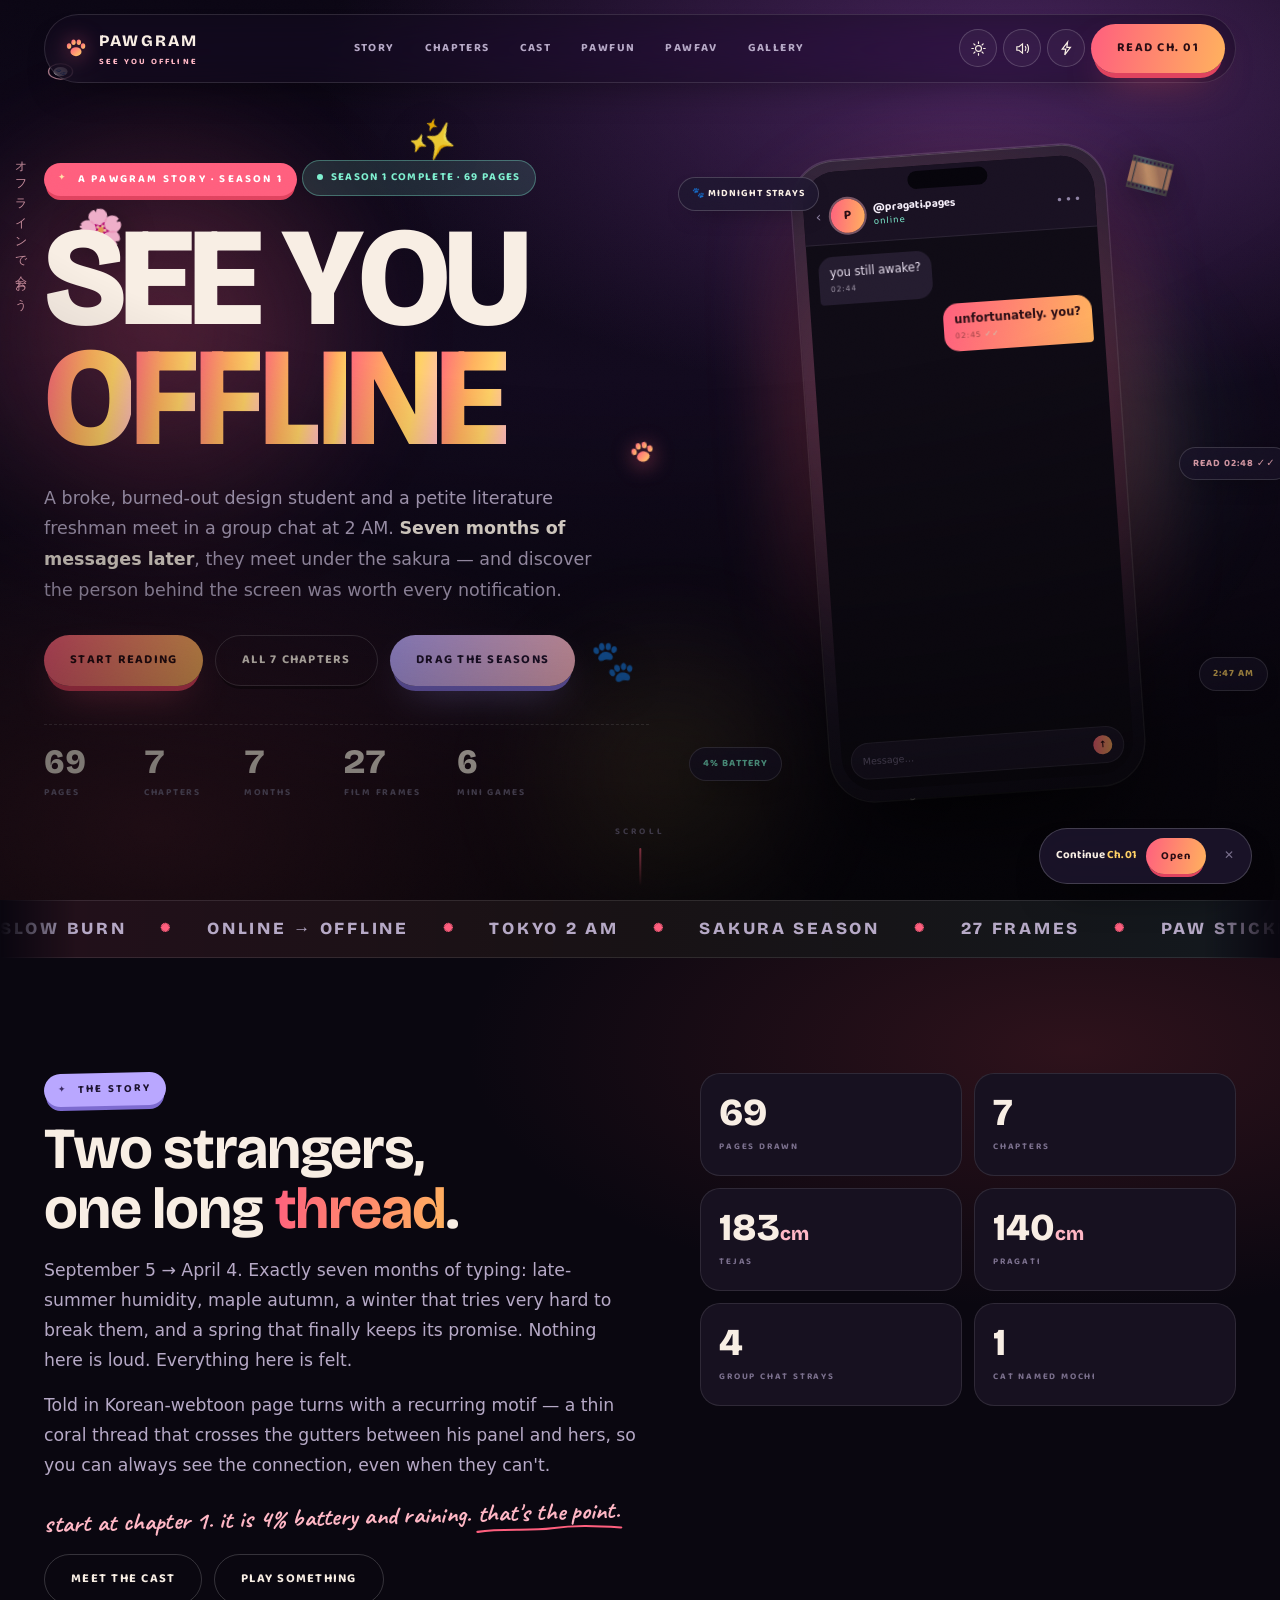
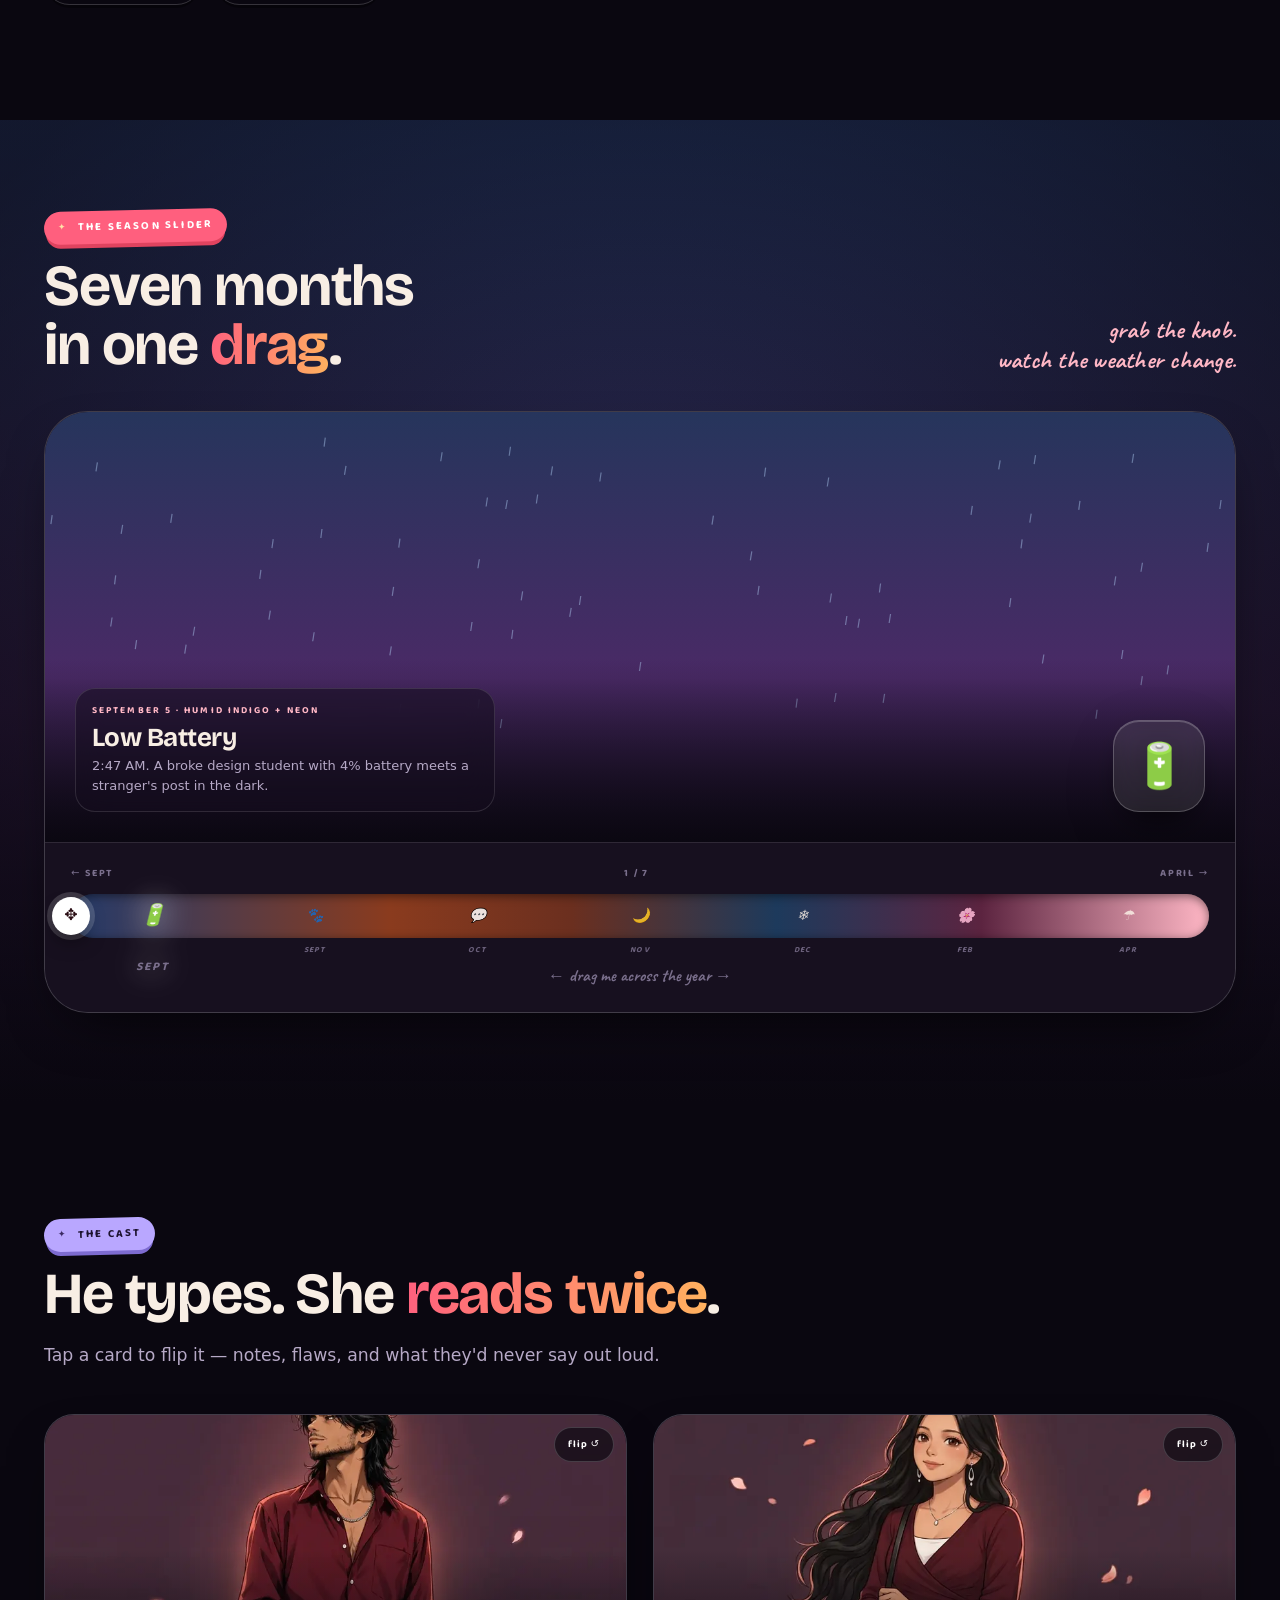
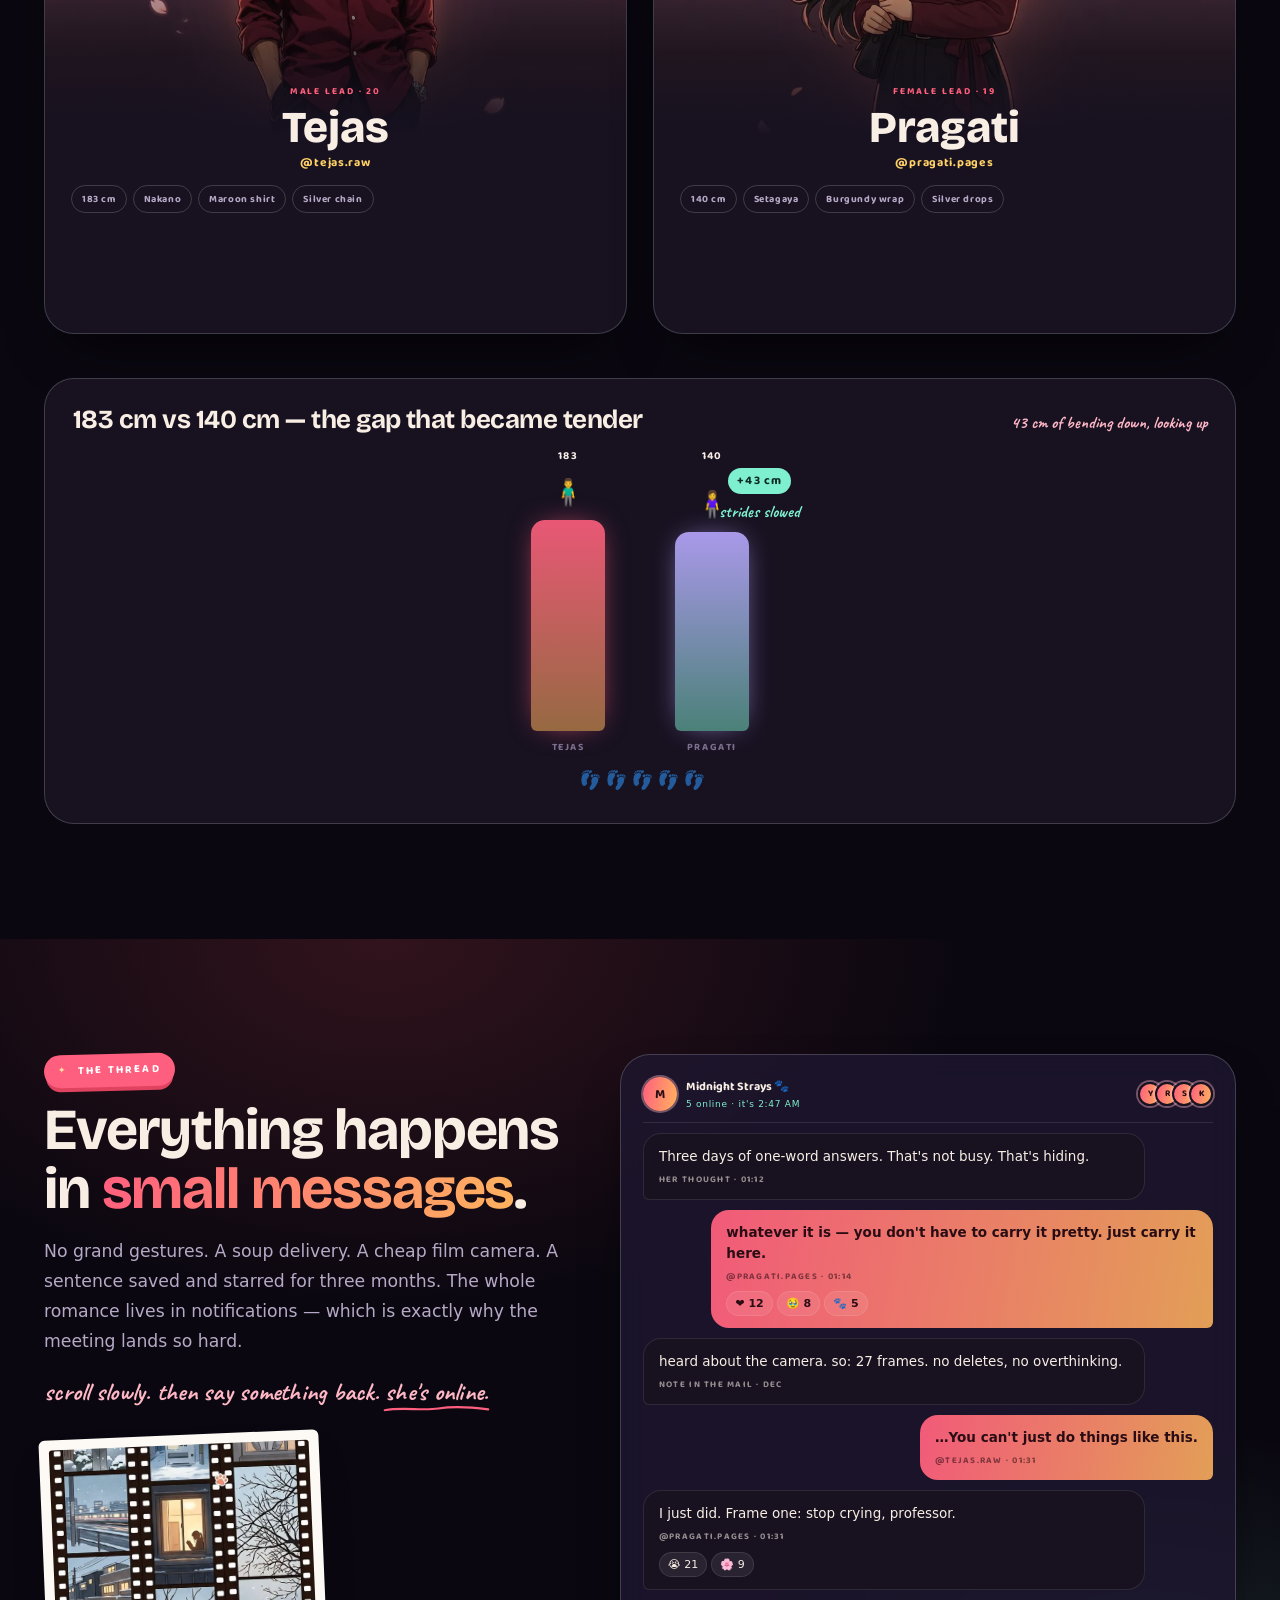
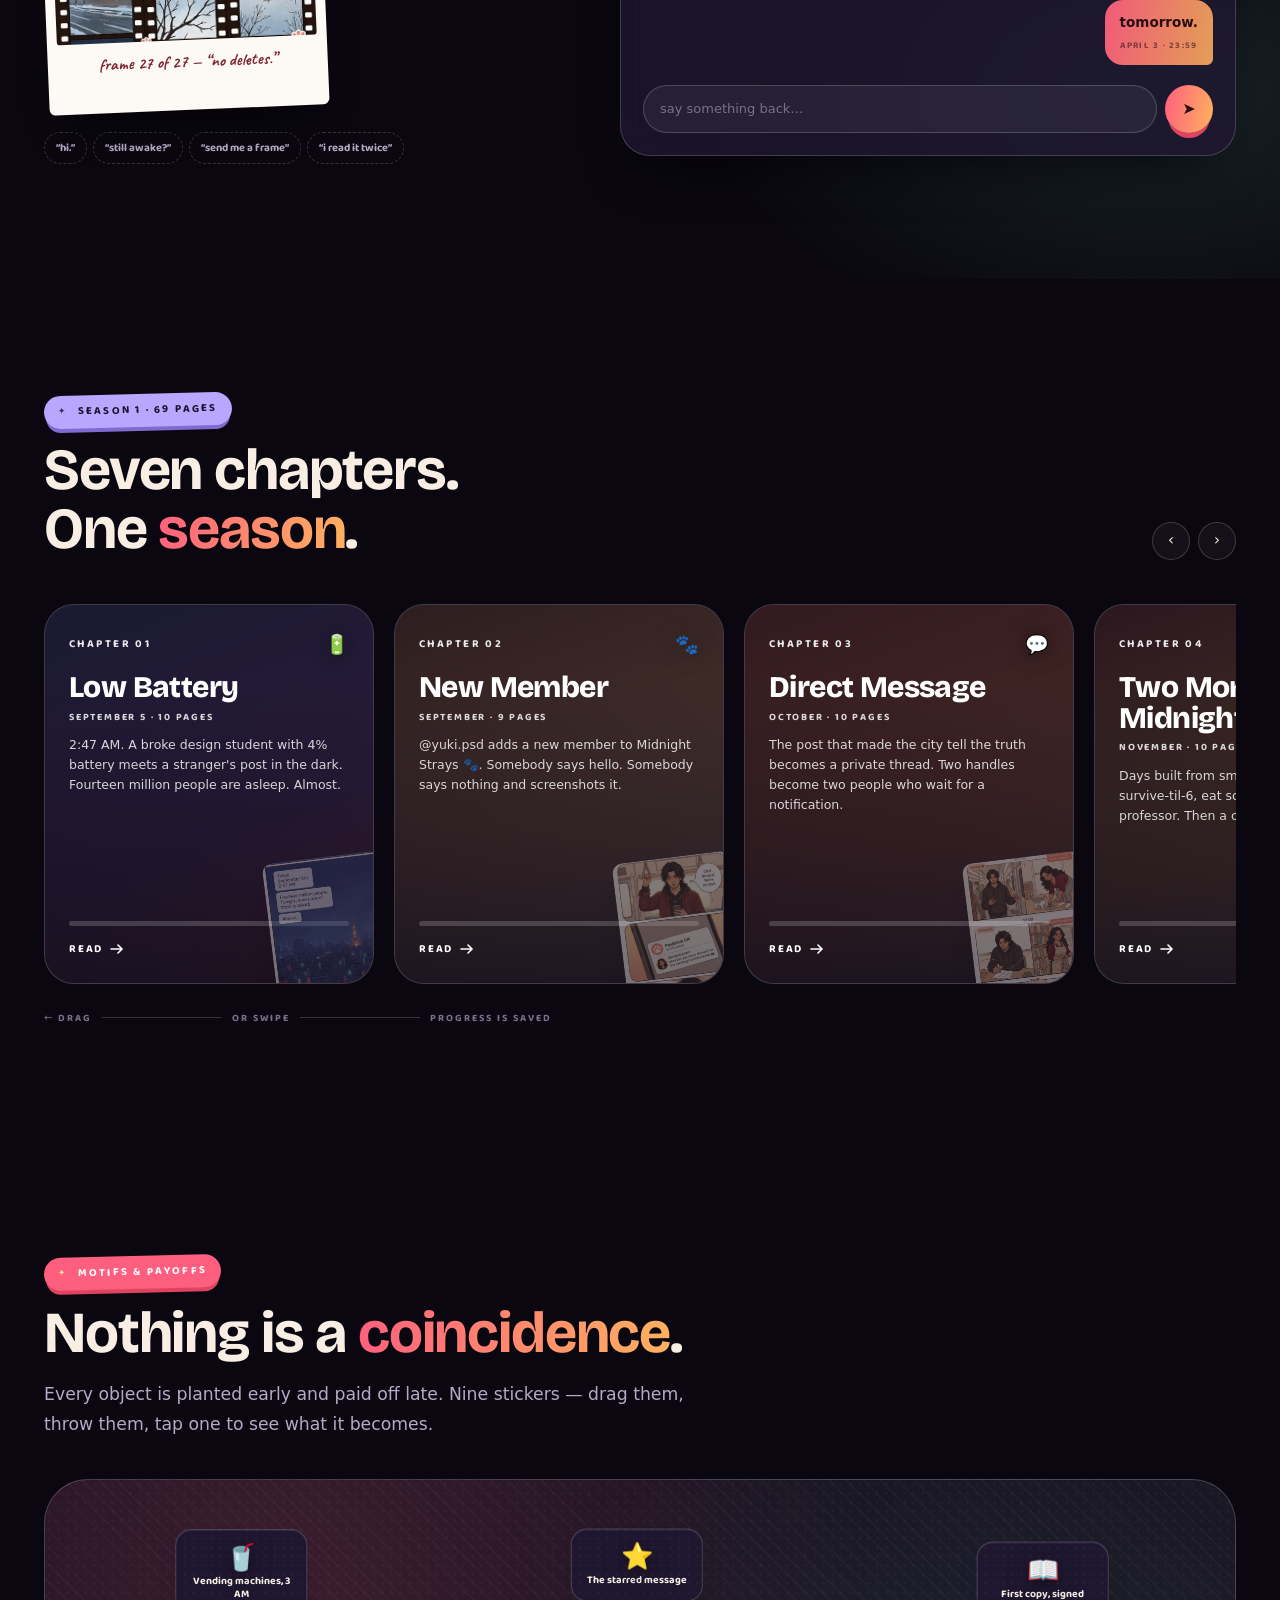
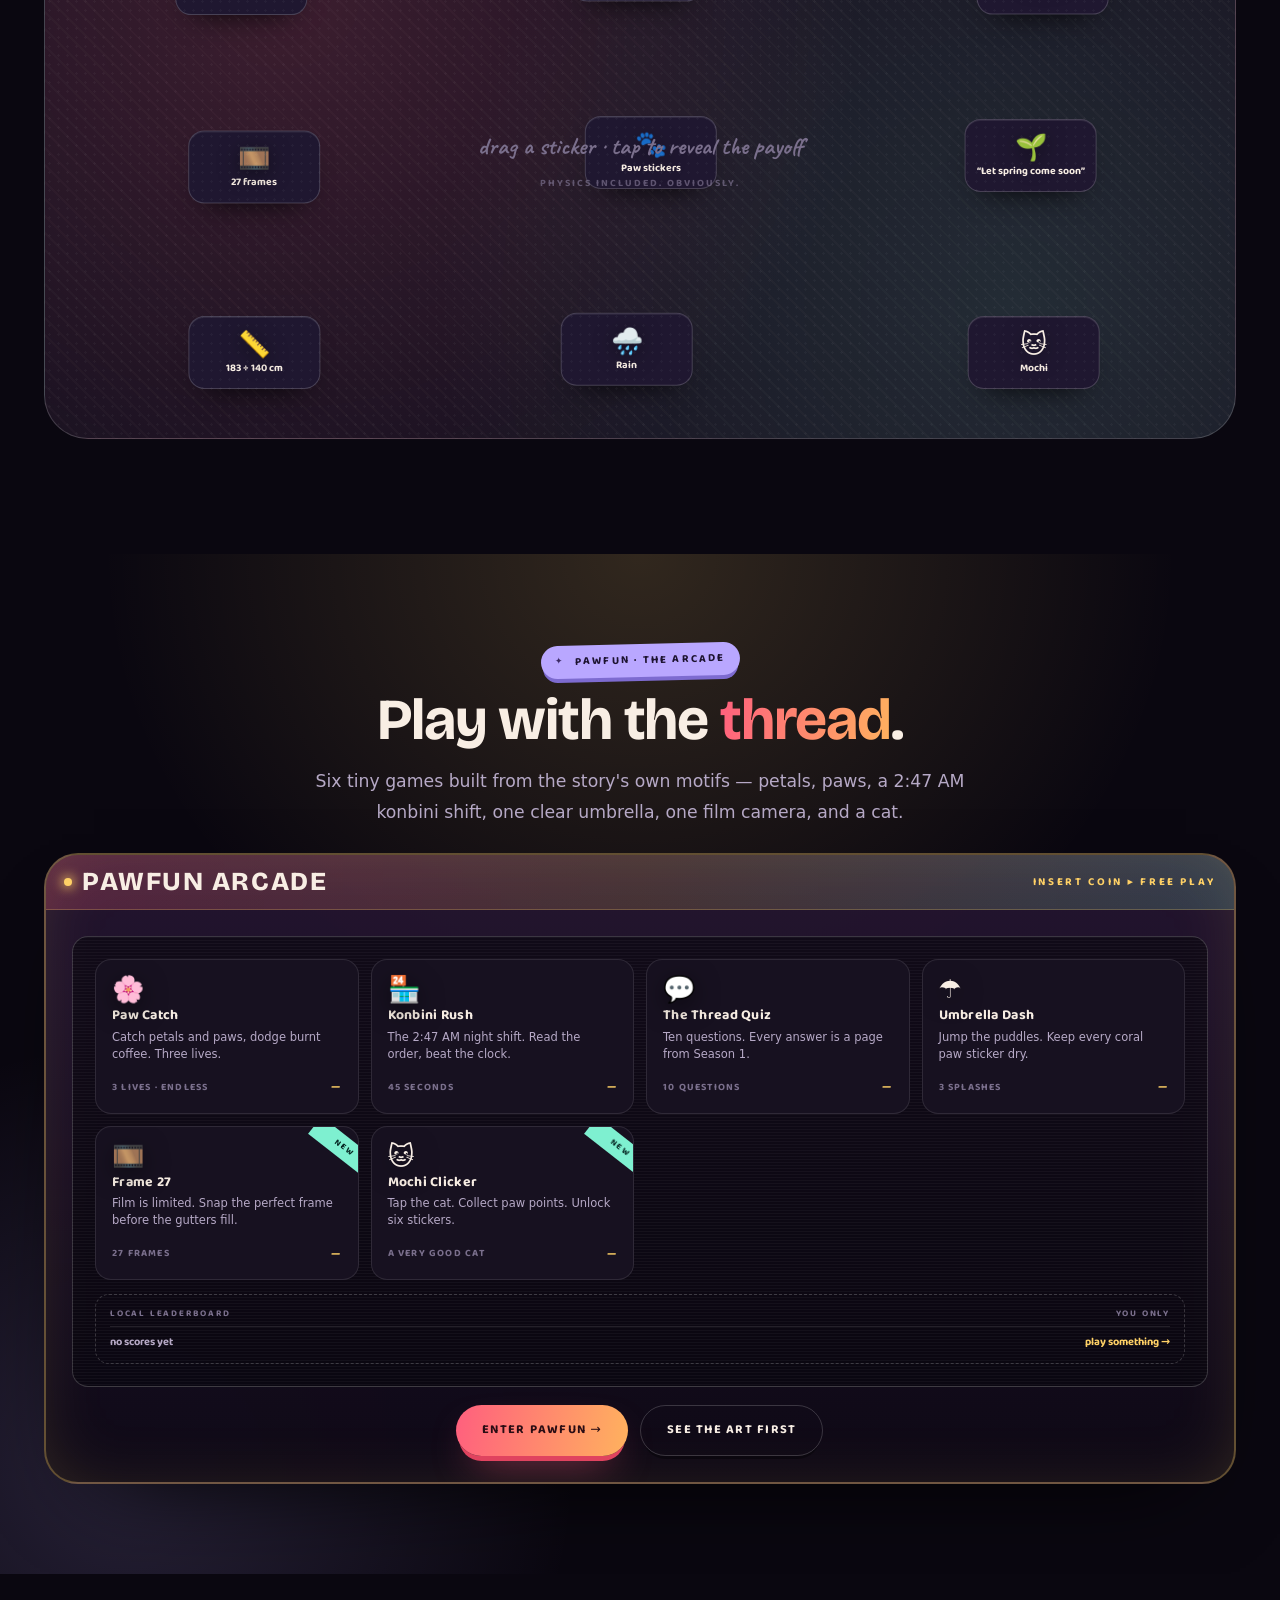
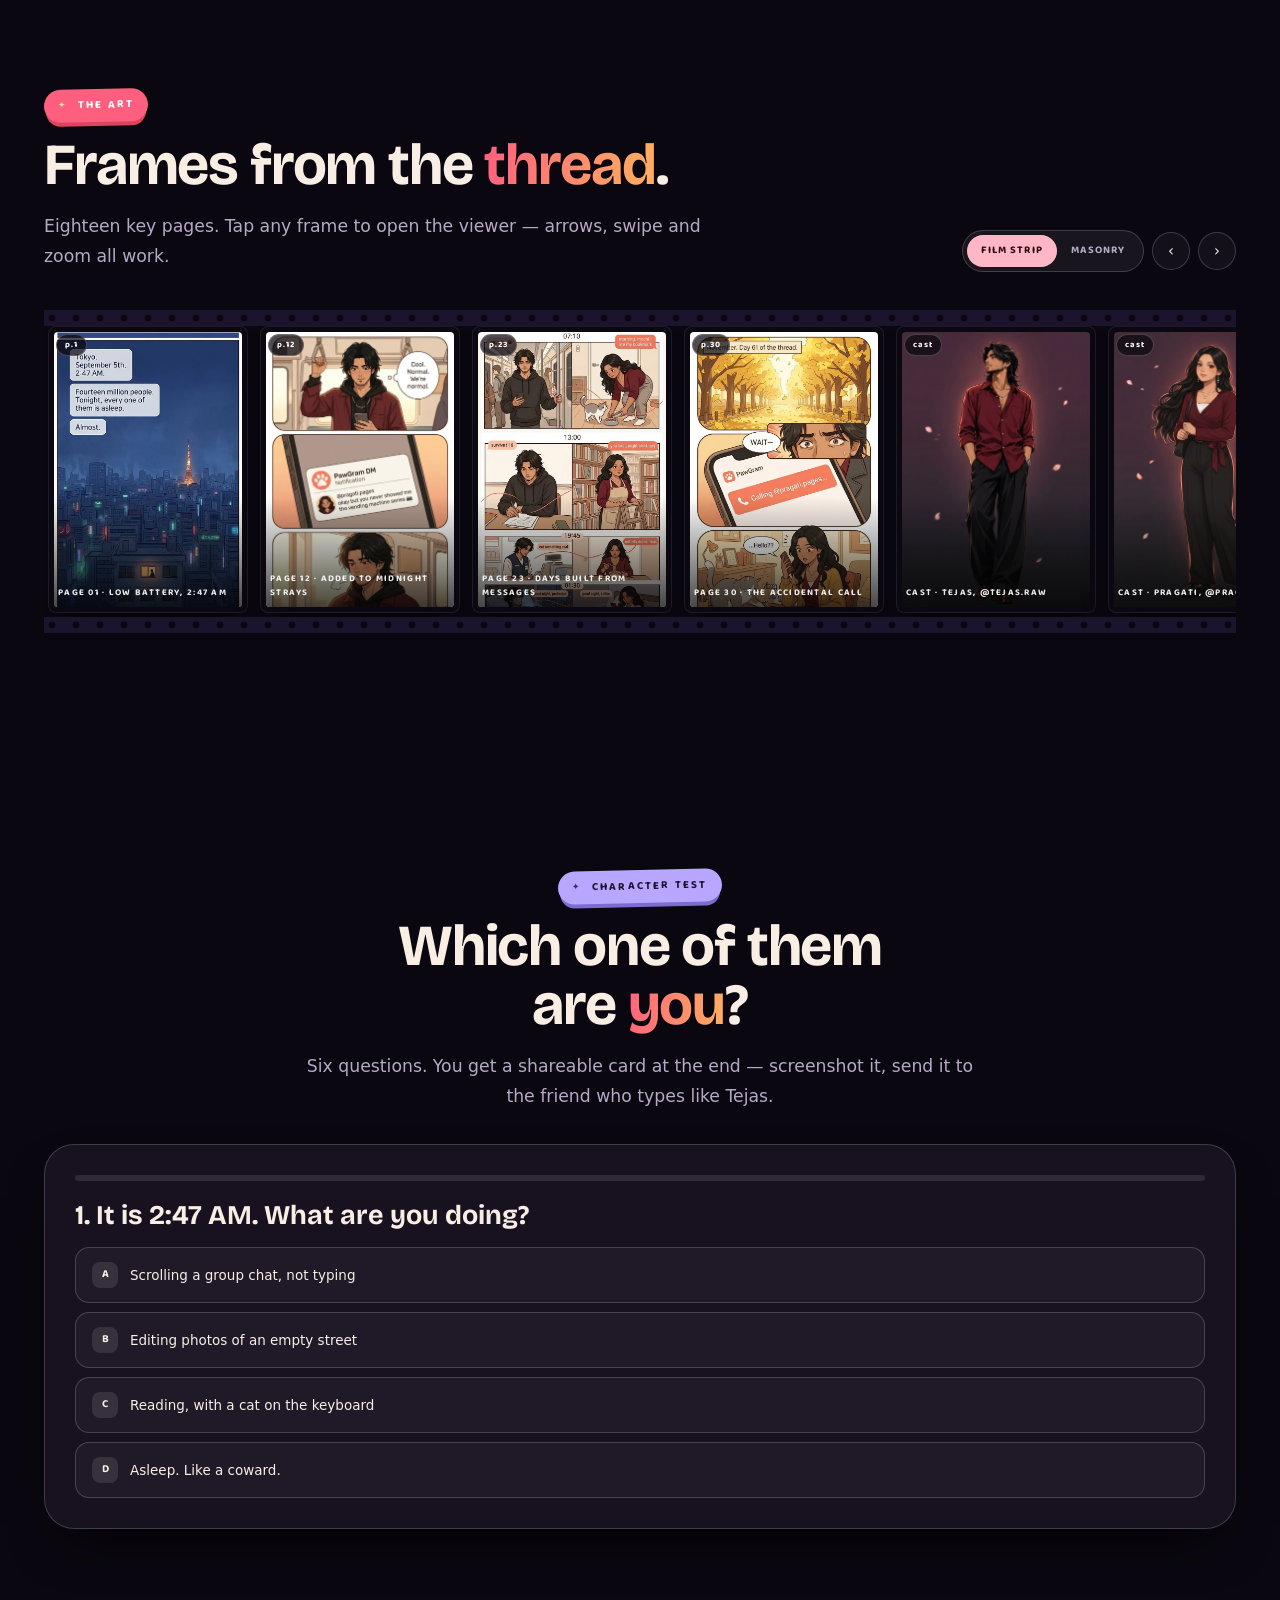
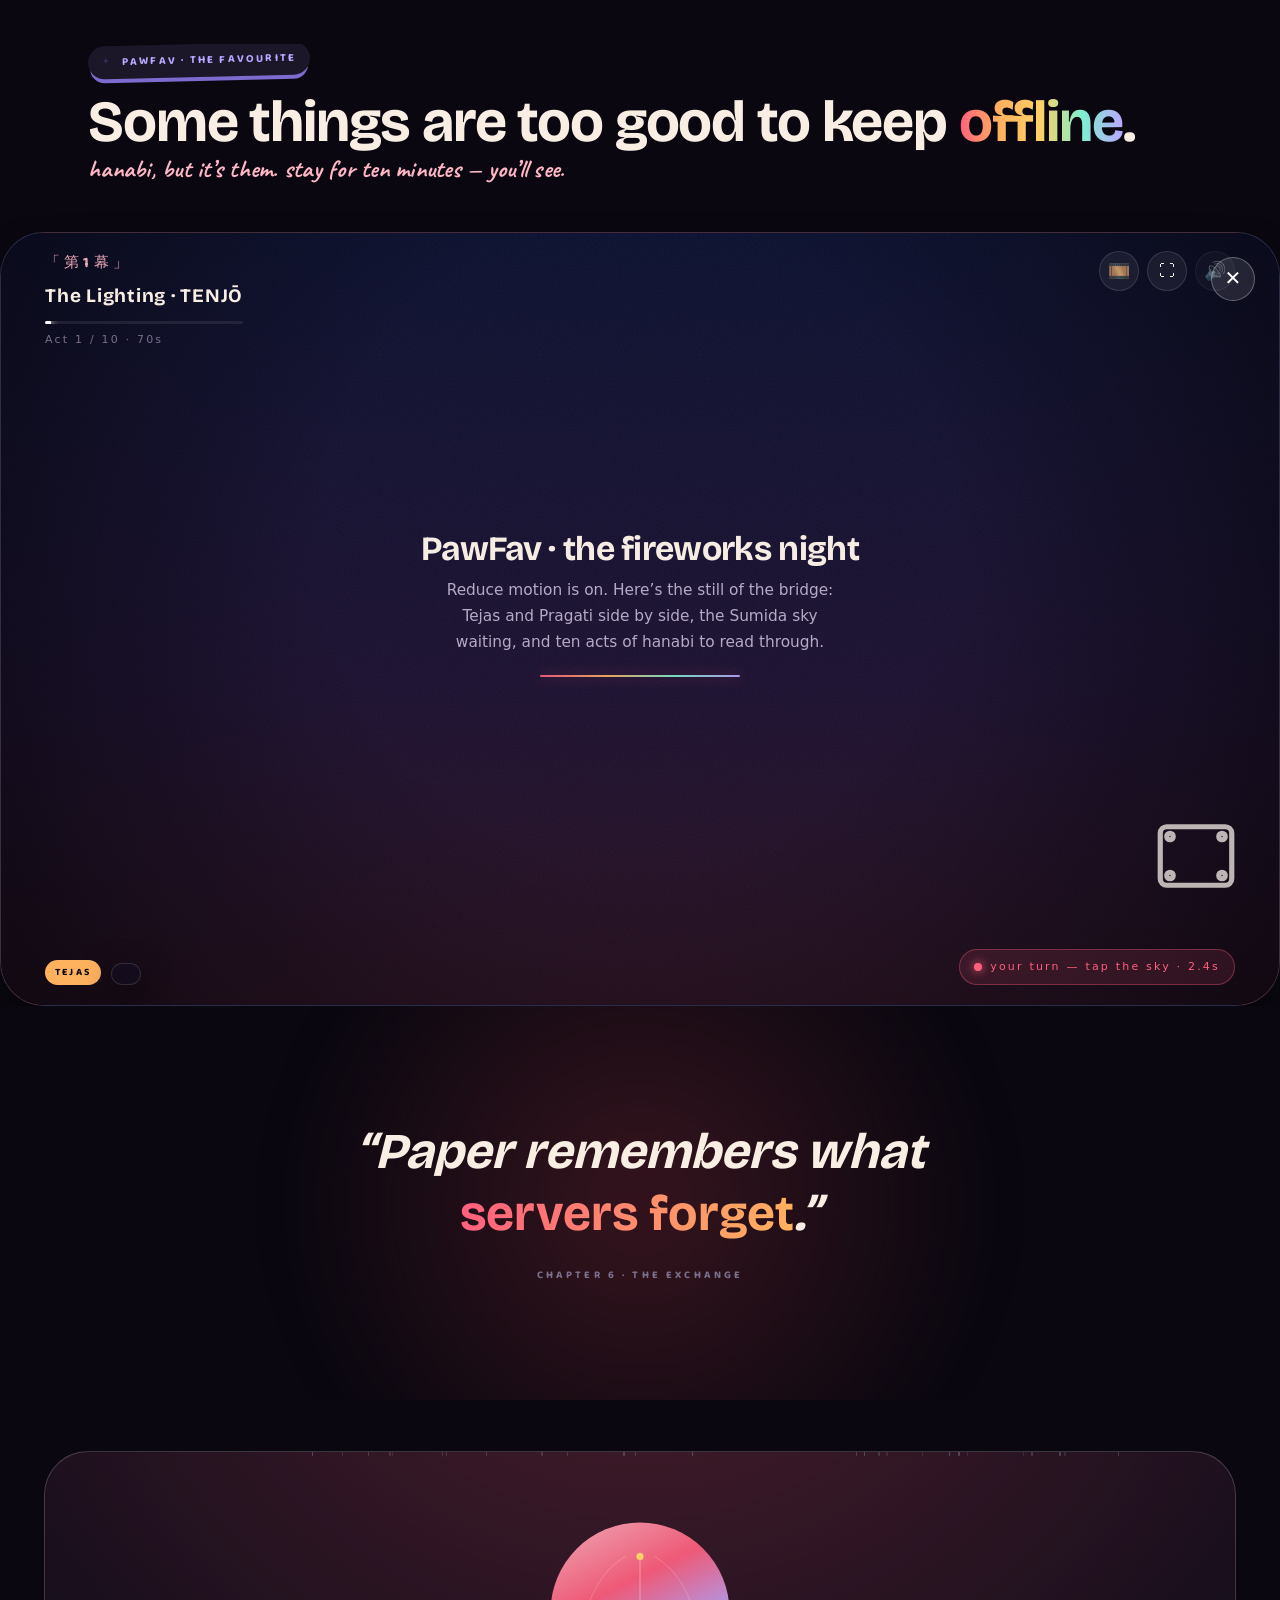
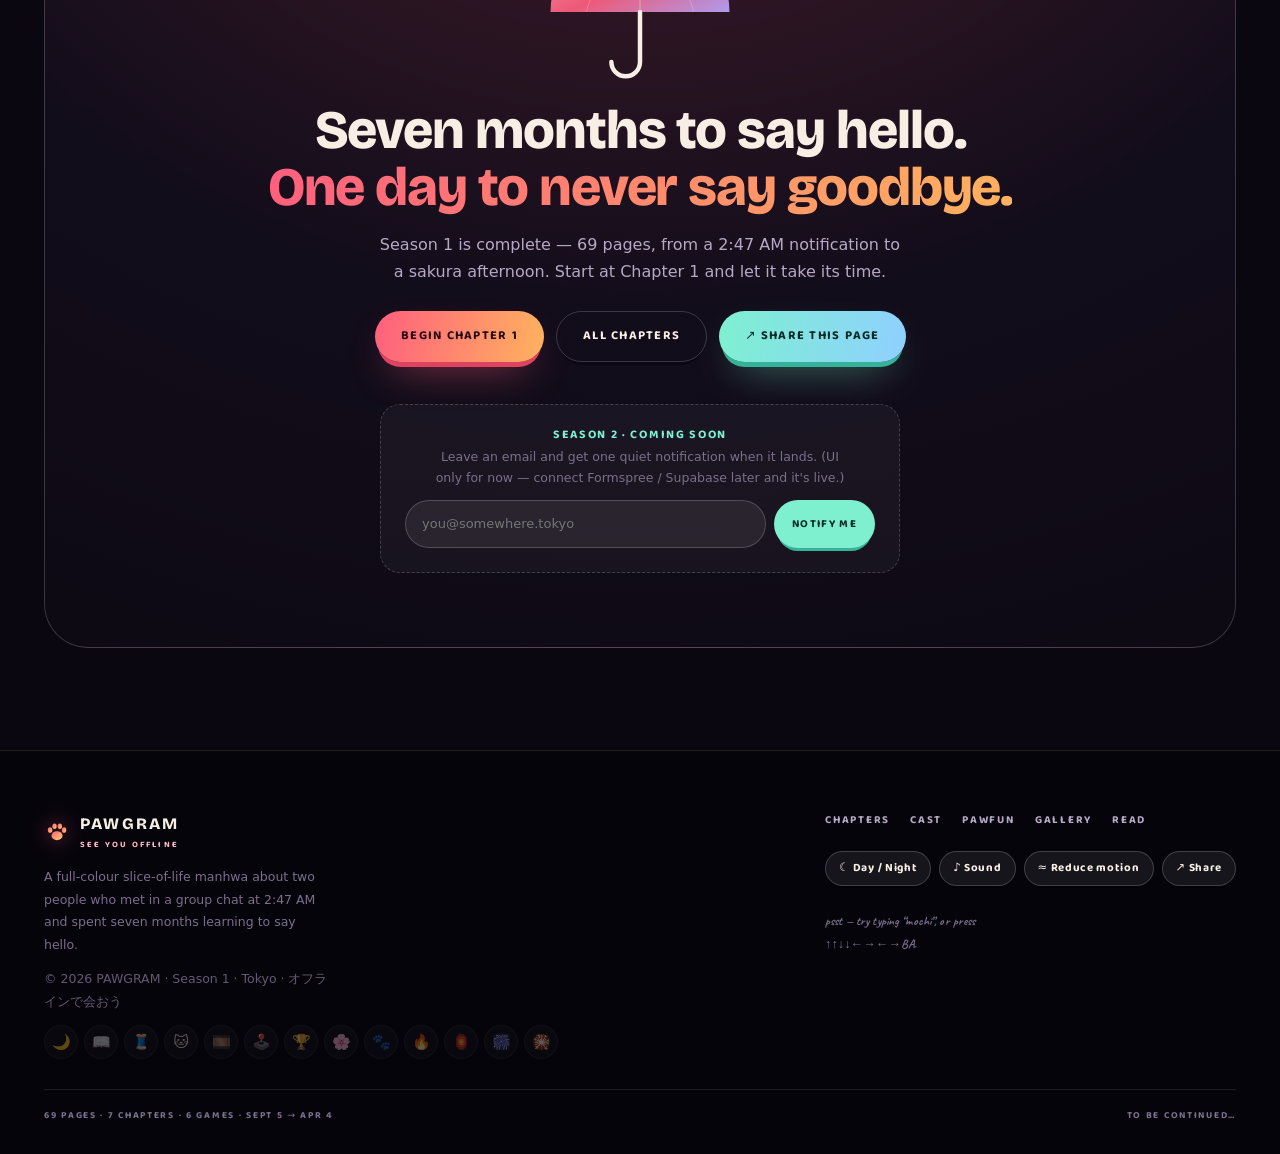
==== commit 823cec62: "Add PawFav hanabi night section to index.html - New pawfav section between quiz and quote (10-act fi" ====
--- a/index.html
+++ b/index.html
@@ -1627,6 +1627,205 @@
 .hc-gap{left:57%;right:auto;bottom:79%}
 .hc-stage{margin-top:34px}
 </style>
+<style id="pf-css">
+/* =========================================================
+   PAWGRAM v3 · PAWFAV · hanabi night (花火 Fav)
+   Surgical additive block — prefixed pf- everywhere.
+   Zero dependencies, inline-SVG/canvas only, no external assets.
+   ========================================================= */
+
+/* ---------- section scaffold ---------- */
+.pawfav{position:relative;overflow:hidden;background:var(--bg);}
+.pawfav .wrap{max-width:var(--wrap);margin:0 auto;padding:0 clamp(16px,4vw,44px);position:relative;}
+.pawfav .kicker.alt{color:var(--c-lav);border-color:var(--c-lav);background:rgba(185,167,255,.10);}
+.pawfav h2.big{font-family:var(--font-display);font-weight:700;line-height:1.08;letter-spacing:-.02em;}
+.pawfav h2.big em{background:var(--grad-thread);-webkit-background-clip:text;-webkit-text-fill-color:transparent;}
+.pawfav .hand{font-family:var(--font-hand);font-weight:700;}
+
+/* ---------- stage ---------- */
+.pf-stage{position:relative;margin:clamp(24px,4vw,48px) auto 0;border-radius:var(--r-xl);
+  background:linear-gradient(180deg,#0b1030 0%,#1c1030 55%,#2a1020 100%);
+  border:1px solid var(--glass-brd);box-shadow:var(--shadow);overflow:hidden;
+  height:clamp(540px,86vh,880px);display:flex;flex-direction:column;}
+html[data-theme="day"] .pf-stage{background:linear-gradient(180deg,#0b1030 0%,#1c1030 55%,#2a1020 100%);}
+.pf-stage-inner{position:relative;flex:1;overflow:hidden;}
+
+/* sky gradient tint (night-locked, overrides day theme) */
+.pf-sky-tint{position:absolute;inset:0;pointer-events:none;
+  background:linear-gradient(180deg,var(--pf-sky1,#0b1030),var(--pf-sky2,#1c1030) 55%,var(--pf-sky3,#2a1020) 100%);
+  z-index:0;}
+html[data-theme="day"] .pf-sky-tint{background:linear-gradient(180deg,var(--pf-sky1,#0b1030),var(--pf-sky2,#1c1030) 55%,var(--pf-sky3,#2a1020) 100%);}
+
+/* ---------- canvases ---------- */
+.pf-sky{position:absolute;inset:0;width:100%;height:100%;display:block;z-index:2;}
+.pf-water{position:absolute;left:0;right:0;bottom:0;height:22%;display:block;z-index:2;
+  background:linear-gradient(180deg,rgba(126,240,208,.06),rgba(185,167,255,.04));}
+
+/* ---------- banks / stalls / barge (SVG painted) ---------- */
+.pf-banks{position:absolute;inset:0;pointer-events:none;z-index:3;overflow:hidden;}
+.pf-bank{position:absolute;bottom:22%;width:100%;height:78%;}
+.pf-stall{position:absolute;bottom:0;width:90px;height:70px;background:rgba(123,34,48,.85);
+  border-top:2px solid var(--c-vending);box-shadow:0 -4px 12px rgba(0,0,0,.6);}
+.pf-stall::after{content:"";position:absolute;top:-10px;left:-6px;right:-6px;height:14px;
+  background:linear-gradient(180deg,rgba(255,209,102,.9),rgba(255,209,102,.4));}
+.pf-lantern{position:absolute;width:14px;height:20px;background:var(--c-vending);border-radius:50% 50% 0 0;
+  box-shadow:0 0 12px rgba(255,209,102,.7);z-index:4;}
+.pf-barge{position:absolute;bottom:22%;left:50%;transform:translateX(-50%);width:220px;height:46px;
+  background:rgba(40,25,40,.75);border:1px solid rgba(255,255,255,.12);border-radius:14px 14px 0 0;
+  z-index:5;}
+.pf-barge::before{content:"";position:absolute;top:10px;left:10px;right:10px;height:6px;
+  background:linear-gradient(90deg,transparent,rgba(255,255,255,.35),transparent);}
+
+/* ---------- duo silhouettes ---------- */
+.pf-duo{position:absolute;bottom:26%;right:14%;width:260px;height:200px;z-index:6;pointer-events:none;}
+.pf-figure{position:absolute;bottom:0;background:#0a0710;border:1px solid rgba(255,255,255,.06);
+  border-radius:8px;box-shadow:0 0 20px rgba(0,0,0,.8);}
+.pf-figure.tejas{width:150px;height:170px;right:0;border-color:rgba(123,34,48,.5);}
+.pf-figure.pragati{width:110px;height:126px;left:0;bottom:8px;border-color:rgba(255,95,126,.4);}
+.pf-figure::after{content:"";position:absolute;top:0;left:0;right:0;bottom:0;
+  background:linear-gradient(135deg,rgba(255,255,255,.08),transparent 60%);border-radius:inherit;pointer-events:none;}
+.pf-mochi{position:absolute;bottom:6px;left:46px;width:26px;height:16px;background:rgba(200,200,210,.85);
+  border-radius:50% 50% 40% 40%;box-shadow:inset -2px -2px 0 rgba(0,0,0,.2);z-index:7;}
+.pf-mochi::after{content:"";position:absolute;top:4px;right:6px;width:10px;height:6px;background:#ffb7c5;
+  border-radius:50%;}
+
+/* coral thread between them */
+.pf-thread{position:absolute;top:14px;left:46px;right:0;height:2px;background:linear-gradient(90deg,#ff5f7e,#ffb25e,#7ef0d0,#b9a7ff);
+  border-radius:99px;opacity:.65;box-shadow:0 0 14px rgba(255,95,126,.45);z-index:5;transform:scaleX(.55);
+  transform-origin:left;transition:transform .6s var(--ease),opacity .6s var(--ease);}
+.pf-thread.glow{transform:scaleX(1);opacity:1;box-shadow:0 0 22px rgba(255,95,126,.7),0 0 8px rgba(126,240,208,.5);}
+
+/* ---------- grain + vignette ---------- */
+.pf-grain{position:absolute;inset:0;pointer-events:none;z-index:40;
+  background-image:url("data:image/svg+xml,%3Csvg xmlns='http://www.w3.org/2000/svg' width='160' height='160'%3E%3Cfilter id='n'%3E%3CfeTurbulence type='fractalNoise' baseFrequency='.85' numOctaves='3'/%3E%3C/filter%3E%3Crect width='160' height='160' filter='url(%23n)' opacity='.5'/%3E%3C/svg%3E");opacity:.12;z-index:40;}
+.pf-vignette{position:absolute;inset:0;pointer-events:none;z-index:45;
+  background:radial-gradient(circle at 50% 40%,transparent 40%,rgba(6,4,11,.75) 100%);}
+
+/* ---------- UI chrome ---------- */
+.pf-ui{position:absolute;inset:0;display:flex;flex-direction:column;justify-content:space-between;pointer-events:none;z-index:50;}
+.pf-top{position:absolute;top:clamp(12px,2vw,18px);left:0;right:0;padding:0 clamp(16px,4vw,44px);
+  display:flex;justify-content:space-between;align-items:flex-start;gap:16px;pointer-events:auto;}
+.pf-act{display:flex;flex-direction:column;gap:4px;min-width:170px;}
+.pf-act-jp{font-family:var(--font-sticker);font-size:clamp(13px,1.4vw,15px);letter-spacing:.28em;
+  color:var(--c-sakura);text-transform:uppercase;opacity:.9;}
+.pf-act-name{font-family:var(--font-display);font-weight:700;font-size:clamp(15px,1.6vw,19px);
+  color:var(--text);letter-spacing:.04em;}
+.pf-act-prog{height:3px;width:100%;background:rgba(255,255,255,.08);border-radius:99px;overflow:hidden;
+  margin-top:6px;position:relative;}
+.pf-act-prog i{display:block;height:100%;width:0%;background:var(--grad-thread);border-radius:99px;
+  transition:width .5s var(--ease);position:relative;}
+.pf-act-prog i::after{content:"";position:absolute;right:-6px;top:50%;transform:translateY(-50%);
+  width:10px;height:10px;background:#fff;border-radius:50%;box-shadow:0 0 8px #fff;}
+.pf-act-timer{font-size:11px;letter-spacing:.2em;color:var(--text-faint);margin-top:3px;font-family:var(--font-body);}
+
+.pf-buttons{display:flex;gap:8px;align-items:center;}
+.iconbtn.pf-icon{width:40px;height:40px;border-radius:50%;background:rgba(255,255,255,.06);
+  border:1px solid var(--glass-brd);color:var(--text);cursor:pointer;display:grid;place-items:center;
+  font-size:18px;transition:transform .2s var(--ease),background .2s var(--ease);}
+.iconbtn.pf-icon:hover{background:rgba(255,255,255,.14);transform:translateY(-2px);}
+.iconbtn.pf-icon:focus-visible{outline:2px solid var(--c-mint);outline-offset:2px;}
+.iconbtn.pf-icon.sound-off{opacity:.45;}
+.iconbtn.pf-icon.cinema{font-size:16px;}
+
+.pf-bottom{position:absolute;bottom:clamp(14px,2vw,20px);left:0;right:0;padding:0 clamp(16px,4vw,44px);
+  display:flex;justify-content:space-between;align-items:flex-end;gap:16px;pointer-events:auto;
+  flex-wrap:wrap;}
+
+/* dialogue card */
+.pf-dialog{display:flex;gap:10px;align-items:flex-end;pointer-events:auto;max-width:62%;}
+.pf-chip{font-family:var(--font-sticker);font-size:10px;letter-spacing:.22em;text-transform:uppercase;
+  padding:4px 10px;border-radius:99px;color:#0a0710;font-weight:700;white-space:nowrap;}
+.pf-chip.tejas{background:var(--c-amber);}
+.pf-chip.pragati{background:var(--c-coral);}
+.pf-say{background:rgba(20,14,30,.78);border:1px solid var(--glass-brd);border-radius:var(--r-m);
+  padding:10px 14px;font-family:var(--font-hand);font-size:clamp(13px,1.3vw,15px);color:var(--text);
+  line-height:1.5;max-width:320px;box-shadow:0 10px 30px rgba(0,0,0,.6);position:relative;}
+.pf-say::before{content:"";position:absolute;left:-8px;bottom:10px;width:0;height:0;border:6px solid transparent;
+  border-right-color:rgba(20,14,30,.78);}
+.pf-reveal{overflow:hidden;white-space:pre-wrap;}
+
+/* launch chip */
+.pf-launch{display:flex;align-items:center;gap:8px;font-size:11px;letter-spacing:.2em;
+  background:rgba(255,95,126,.12);border:1px solid rgba(255,95,126,.35);color:var(--c-coral);
+  padding:8px 14px;border-radius:99px;cursor:pointer;pointer-events:auto;white-space:nowrap;
+  transition:opacity .3s var(--ease),background .3s var(--ease);}
+.pf-launch.hidden{opacity:0;pointer-events:none;}
+.pf-launch.cool{opacity:.55;background:rgba(120,110,140,.12);border-color:rgba(120,110,140,.3);color:var(--text-dim);cursor:default;}
+.pf-launch .pf-dot{width:8px;height:8px;background:var(--c-coral);border-radius:50%;
+  animation:pf-pulse 1.6s ease-in-out infinite;box-shadow:0 0 10px var(--c-coral);}
+.pf-launch.cool .pf-dot{background:var(--text-faint);box-shadow:none;}
+@keyframes pf-pulse{0%,100%{opacity:.6;transform:scale(1)}50%{opacity:1;transform:scale(1.15)}}
+
+/* frame strip drawer */
+.pf-film{position:absolute;bottom:90px;right:clamp(16px,4vw,44px);width:78px;cursor:pointer;pointer-events:auto;
+  opacity:.75;transition:opacity .3s var(--ease);filter:grayscale(.35);}
+.pf-film:hover{opacity:1;filter:none;}
+.pf-film svg{width:100%;height:auto;display:block;}
+.pf-film.on{opacity:1;filter:none;transform:scale(1.05);}
+
+/* ---------- poster / reduce-motion state ---------- */
+html.pf-reduce .pawfav .pf-sky,
+html.pf-reduce .pawfav .pf-water,
+html.pf-reduce .pawfav .pf-banks{display:none;}
+.pf-poster{position:absolute;inset:0;z-index:30;display:flex;flex-direction:column;
+  align-items:center;justify-content:center;padding:clamp(24px,4vw,60px);color:var(--text);
+  text-align:center;background:linear-gradient(180deg,#0b1030 0%,#1c1030 60%,#2a1020 100%);}
+html.pf-reduce .pf-poster{display:flex;}
+.pf-poster h3{font-family:var(--font-display);font-size:clamp(26px,4vw,34px);margin-bottom:10px;}
+.pf-poster p{font-family:var(--font-body);font-size:clamp(14px,1.2vw,16px);color:var(--text-dim);
+  max-width:42ch;line-height:1.7;margin:0 auto;}
+.pf-poster .pf-thread{position:static;margin:20px auto 0;width:200px;transform:none;opacity:.9;}
+.pf-acts-list{max-width:520px;margin:28px auto 0;text-align:left;}
+.pf-act-row{display:flex;gap:10px;align-items:center;padding:8px 0;border-bottom:1px solid rgba(255,255,255,.06);}
+.pf-act-num{font-family:var(--font-sticker);font-size:12px;color:var(--c-sakura);width:34px;}
+.pf-act-title{font-size:14px;color:var(--text-dim);}
+.pf-act-title b{color:var(--text);}
+
+/* ---------- transcript / notes ---------- */
+.pf-notes{position:absolute;top:clamp(14px,2vw,20px);left:50%;transform:translateX(-50%);
+  background:rgba(20,14,30,.82);border:1px solid var(--glass-brd);border-radius:var(--r-l);
+  padding:12px 16px;max-width:520px;z-index:55;pointer-events:auto;display:none;}
+.pf-notes.on{display:block;}
+.pf-notes h4{font-family:var(--font-sticker);font-size:11px;letter-spacing:.2em;color:var(--c-lav);
+  text-transform:uppercase;margin:0 0 8px;}
+.pf-notes ol{margin:0;padding-left:18px;color:var(--text-dim);font-size:13px;line-height:1.6;}
+.pf-notes ol li{margin:4px 0;color:var(--text);}
+
+/* ---------- cinema mode ---------- */
+.pf-cinema-stage{position:fixed;inset:0;z-index:91;background:#06040b;display:flex;
+  flex-direction:column;align-items:center;justify-content:center;cursor:none;}
+.pf-cinema-stage .pf-stage{height:100vh;width:100vw;margin:0;border-radius:0;}
+.pf-cinema-exit{position:absolute;top:24px;right:24px;z-index:95;background:rgba(255,255,255,.1);
+  border:1px solid rgba(255,255,255,.3);color:#fff;width:44px;height:44px;border-radius:50%;
+  display:grid;place-items:center;font-size:20px;cursor:pointer;}
+.pf-cinema-exit:focus-visible{outline:2px solid var(--c-mint);outline-offset:2px;}
+
+/* ---------- responsiveness ---------- */
+@media (max-width:820px){
+  .pf-stage{height:clamp(420px,75vh,640px);margin:clamp(16px,3vw,32px) auto 0;}
+  .pf-duo{right:auto;left:6%;width:200px;height:150px;}
+  .pf-figure.tejas{width:116px;height:132px;right:0;}
+  .pf-figure.pragati{width:86px;height:98px;left:0;bottom:6px;}
+  .pf-mochi{left:34px;width:20px;height:12px;}
+  .pf-dialog{max-width:80%;}
+  .pf-act{min-width:140px;}
+  .pf-buttons{flex-wrap:wrap;}
+}
+@media (max-width:480px){
+  .pf-stage{height:clamp(360px,70vh,520px);margin:12px auto 0;}
+  .pf-top{padding:0 12px;flex-direction:column;align-items:flex-start;}
+  .pf-act{min-width:auto;}
+  .pf-bottom{padding:0 12px;flex-direction:column;align-items:flex-start;gap:10px;}
+  .pf-dialog{max-width:90%;flex-direction:column;align-items:flex-start;}
+  .pf-launch{width:100%;justify-content:center;}
+}
+
+/* ---------- focus style matching site ---------- */
+.pf-icon:focus-visible,.pf-launch:focus-visible,.pf-film:focus-visible{outline:2px solid var(--c-mint);outline-offset:2px;}
+
+/* ---------- print ---------- */
+@media print{.pawfav{display:none;}}
+</style>
 </head>
 <body>
 <a class="skip" href="#main">Skip to content</a>
@@ -1670,6 +1869,7 @@
         <a href="chapters.html">Chapters</a>
         <a href="characters.html">Cast</a>
         <a href="pawfun.html">PawFun</a>
+        <a href="index.html#pawfav">PawFav</a>
         <a href="gallery.html">Gallery</a>
       </nav>
       <div class="navtools">
@@ -1705,6 +1905,7 @@
   <a class="dlink" href="chapters.html"><span class="n">02</span>Chapters</a>
   <a class="dlink" href="characters.html"><span class="n">03</span>Cast</a>
   <a class="dlink" href="pawfun.html"><span class="n">04</span>PawFun</a>
+  <a class="dlink" href="index.html#pawfav"><span class="n">04.5</span>PawFav</a>
   <a class="dlink" href="gallery.html"><span class="n">05</span>Gallery</a>
   <a class="dlink" href="readers/Chapter_1_Reader.html"><span class="n">06</span>Read now →</a>
   <div class="dfoot"><span>オフラインで会おう</span><span>·</span><span>2:47 AM</span></div>
@@ -2151,6 +2352,73 @@
         </div>
       </div>
     </div>
+  </div>
+</section>
+
+<!-- ══════════════ PAWFAV · hanabi night (花火 Fav) ══════════════ -->
+<section class="pawfav" id="pawfav" aria-label="PawFav — the fireworks night">
+  <div class="wrap rv d1">
+    <div class="pf-head">
+      <span class="kicker alt">PawFav · the favourite</span>
+      <h2 class="big">Some things are too good to keep <em>offline</em>.</h2>
+      <p class="hand rv d2">hanabi, but it&rsquo;s them. stay for ten minutes — you&rsquo;ll see.</p>
+    </div>
+  </div>
+
+  <div class="pf-stage" role="img" aria-label="animated fireworks show over a river with Tejas and Pragati watching; ten timed acts then an endless encore." tabindex="0">
+    <div class="pf-sky-tint"></div>
+    <canvas id="pf-sky" aria-hidden="true"></canvas>
+    <canvas id="pf-water" aria-hidden="true"></canvas>
+    <div class="pf-banks">
+      <div class="pf-bank"></div>
+      <div class="pf-barge"></div>
+    </div>
+    <div class="pf-duo">
+      <div class="pf-figure tejas"></div>
+      <div class="pf-figure pragati"></div>
+      <div class="pf-mochi"></div>
+    </div>
+    <div class="pf-thread"></div>
+    <div class="pf-grain"></div>
+    <div class="pf-vignette"></div>
+    <div class="pf-poster">
+      <h3>PawFav · the fireworks night</h3>
+      <p>Reduce motion is on. Here&rsquo;s the still of the bridge: Tejas and Pragati side by side, the Sumida sky waiting, and ten acts of hanabi to read through.</p>
+      <div class="pf-thread"></div>
+      <div class="pf-acts-list" id="pfActsList"></div>
+    </div>
+    <div class="pf-ui">
+      <div class="pf-top">
+        <div class="pf-act">
+          <span class="pf-act-jp">「第1幕」</span>
+          <span class="pf-act-name">The Lighting · TENJŌ</span>
+          <div class="pf-act-prog"><i></i></div>
+          <span class="pf-act-timer">Act 1 / 10 · 70s</span>
+        </div>
+        <div class="pf-buttons">
+          <button class="iconbtn pf-icon" data-pf="camera" title="Frame 27 camera — catch a bloom">🎞️</button>
+          <button class="iconbtn pf-icon cinema" data-pf="cinema" title="Cinema mode">⛶</button>
+          <button class="iconbtn pf-icon sound-off" data-pf="sound" title="Sound (site-wide toggle)">🔊</button>
+        </div>
+      </div>
+      <div class="pf-bottom">
+        <div class="pf-dialog">
+          <span class="pf-chip tejas">TEJAS</span>
+          <div class="pf-say pf-reveal"></div>
+        </div>
+        <button class="pf-launch" id="pfLaunch"><span class="pf-dot"></span>your turn — tap the sky · 2.4s</button>
+        <div class="pf-film" id="pfFilm" role="button" tabindex="0" aria-label="Frame strip — captured blooms">
+          <svg viewBox="0 0 24 24" fill="none" stroke="currentColor" stroke-width="1.6" stroke-linecap="round" stroke-linejoin="round" aria-hidden="true">
+            <rect x="1" y="3" width="22" height="18" rx="2" ry="2"/><circle cx="4" cy="6" r="1"/><circle cx="20" cy="6" r="1"/><circle cx="4" cy="18" r="1"/><circle cx="20" cy="18" r="1"/>
+          </svg>
+        </div>
+      </div>
+    </div>
+    <button class="pf-notes" id="pfNotes">
+      <h4>show notes · full transcript</h4>
+      <ol id="pfNotesList"></ol>
+    </button>
+    <button class="pf-cinema-exit" data-pf="exit" title="Exit cinema mode">✕</button>
   </div>
 </section>
 
@@ -2721,7 +2989,10 @@
     'archivist':    { icon: '🏆', title: 'Thread Archivist', sub: 'a perfect quiz score' },
     'seasonal':     { icon: '🌸', title: 'Season Changer',   sub: 'you dragged Sept → April' },
     'explorer':     { icon: '🐾', title: 'Sticker Maker',    sub: 'you threw every motif sticker' },
-    'streak':       { icon: '🔥', title: 'Streak Builder',   sub: 'five right taps in a row' }
+    'streak':       { icon: '🔥', title: 'Streak Builder',   sub: 'five right taps in a row' },
+    'paw-fav':      { icon: '🏮', title: 'Cabinet Full',     sub: '13 frames of the show' },
+    'hanabi':       { icon: '🎆', title: 'Word You Know',    sub: 'you typed hanabi' },
+    'monogatari':   { icon: '🎇', title: 'Waited for the Finale', sub: 'you stayed through Act X' }
   };
   PG.unlock = function (id) {
     var got = store.getJSON('pg-badges', []);
@@ -4141,5 +4412,892 @@
 };
 if(document.readyState==='loading'){document.addEventListener('DOMContentLoaded',function(){core();page();});}else{core();page();}})();
 </script>
+<script id="pf-js">
+/* =========================================================
+   PAWGRAM v3 · PAWFAV · hanabi night (花火 Fav)
+   Canvas fireworks engine + 10-act show + participation layers.
+   ES5-flavoured vanilla JS, prefixed pf- / PF / pg-pawfav-*.
+   Depends on window.PG (pg-core.js). Zero external assets.
+   ========================================================= */
+(function (w, d, PG) {
+  'use strict';
+  if (!PG) return;
+
+  var $ = PG.$, $$ = PG.$$, on = PG.on, clamp = PG.clamp, lerp = PG.lerp, rnd = PG.rnd;
+  var store = PG.store, sfx = PG.sfx, toast = PG.toast, unlock = PG.unlock, confetti = PG.confetti;
+  var reduce = PG.reduce, haptic = PG.haptic, observeReveals = PG.observeReveals;
+
+  /* ---------- config / tokens ---------- */
+  var PF = w.PF = {};
+  PF.SECTION_ID = 'pawfav';
+  PF.STORAGE_KEY = 'pg-pawfav';
+  PF.FRAMES_KEY = 'pg-pawfav-frames';
+  PF.WISHES_KEY = 'pg-pawfav-wishes';
+  PF.MAX_FRAMES = 27;
+  PF.TOTAL_ACTS = 10;
+  PF.SHOW_DURATION_MS = 12 * 60 * 1000; /* target ~12-13 min */
+
+  /* brand palette */
+  var C = {
+    gold: ['#ffd166', '#ffb25e'],
+    coral: ['#ff5f7e', '#e0435f'],
+    sakura: ['#ffb7c5', '#ffd9df'],
+    lav: ['#b9a7ff', '#8fd0ff'],
+    mint: ['#7ef0d0', '#4fd1c5'],
+    sky: ['#8fd0ff', '#6fb4e8'],
+    white: ['#fff8f0', '#e8e2d8']
+  };
+
+  /* ---------- device / tier ---------- */
+  var isTouch = w.matchMedia('(hover: none)').matches;
+  var isMobile = w.innerWidth <= 820;
+  var MAX_PARTS = isTouch ? 700 : 1800;
+  var DPR = Math.min(w.devicePixelRatio || 1, 1.6);
+  var wind = { x: 0, y: 0 };
+  var gravity = 0.16;
+
+  /* ---------- audio synth (lazy, user gesture only) ---------- */
+  var actx = null, master = null;
+  function audioCtx() {
+    if (!actx) {
+      var Ctx = w.AudioContext || w.webkitAudioContext;
+      if (!Ctx) return null;
+      actx = new Ctx();
+      master = actx.createGain();
+      master.gain.value = 0.22;
+      master.connect(actx.destination);
+    }
+    if (actx.state === 'suspended') actx.resume();
+    return actx;
+  }
+  function tone(freq, dur, type, when, vol) {
+    var ctx = audioCtx(); if (!ctx) return;
+    var t = when || ctx.currentTime;
+    var o = ctx.createOscillator(), g = ctx.createGain();
+    o.type = type || 'sine'; o.frequency.setValueAtTime(freq, t);
+    g.gain.setValueAtTime(vol || 0.08, t);
+    g.gain.exponentialRampToValueAtTime(0.001, t + dur);
+    o.connect(g); g.connect(master);
+    o.start(t); o.stop(t + dur + 0.05);
+  }
+  function sfxLaunch() {
+    if (!PG.soundOn()) return;
+    var ctx = audioCtx(); if (!ctx) return;
+    var t = ctx.currentTime;
+    var o = ctx.createOscillator(), g = ctx.createGain();
+    o.type = 'triangle'; o.frequency.setValueAtTime(500, t);
+    o.frequency.exponentialRampToValueAtTime(1500, t + 0.8);
+    g.gain.setValueAtTime(0.04, t); g.gain.exponentialRampToValueAtTime(0.001, t + 0.8);
+    o.connect(g); g.connect(master);
+    o.start(t); o.stop(t + 0.85);
+  }
+  function sfxBoom(size) {
+    if (!PG.soundOn()) return;
+    var ctx = audioCtx(); if (!ctx) return;
+    var t = ctx.currentTime;
+    var o = ctx.createOscillator(), g = ctx.createGain();
+    o.type = 'sine'; o.frequency.setValueAtTime(90, t);
+    o.frequency.exponentialRampToValueAtTime(35, t + 0.35);
+    g.gain.setValueAtTime(0.12 * (size || 1), t);
+    g.gain.exponentialRampToValueAtTime(0.001, t + 0.35);
+    o.connect(g); g.connect(master);
+    o.start(t); o.stop(t + 0.4);
+  }
+  function sfxCrackle(dur) {
+    if (!PG.soundOn()) return;
+    var ctx = audioCtx(); if (!ctx) return;
+    var t = ctx.currentTime, end = t + dur;
+    (function pop() {
+      if (ctx.currentTime >= end) return;
+      var o = ctx.createOscillator(), g = ctx.createGain();
+      o.type = 'square'; o.frequency.setValueAtTime(rnd(400, 1600), ctx.currentTime);
+      g.gain.setValueAtTime(0.02, ctx.currentTime);
+      g.gain.exponentialRampToValueAtTime(0.001, ctx.currentTime + 0.05);
+      o.connect(g); g.connect(master);
+      o.start(); o.stop(ctx.currentTime + 0.05);
+      setTimeout(pop, rnd(40, 140));
+    })();
+  }
+  function actFlourish() {
+    if (!PG.soundOn()) return;
+    var ctx = audioCtx(); if (!ctx) return;
+    var t = ctx.currentTime;
+    [660, 880, 1320].forEach(function (f, i) {
+      tone(f, 0.18, 'sine', t + i * 0.09, 0.09);
+    });
+  }
+
+  /* ---------- particle pool ---------- */
+  var pool = [], poolUsed = 0;
+  function getParticle() {
+    var p;
+    if (poolUsed < pool.length) { p = pool[poolUsed]; }
+    else { p = { x:0,y:0,vx:0,vy:0,life:1,maxlife:1,c:'#fff',g:0.16,r:2,tw:0,phase:0 }; pool.push(p); }
+    poolUsed++;
+    return p;
+  }
+  function resetPool() { poolUsed = 0; }
+
+  /* ---------- shell registry ---------- */
+  var SHELLS = {};
+
+  function burst(x, y, type, colors, count, opts) {
+    opts = opts || {};
+    var i, p, angle, sp, life, r;
+    for (i = 0; i < count; i++) {
+      p = getParticle();
+      p.x = x; p.y = y;
+      p.c = colors[i % colors.length];
+      p.r = opts.r || rnd(1.5, 3);
+      p.life = 1; p.maxlife = opts.life || rnd(1.2, 2.6);
+      p.g = opts.gravity || gravity;
+      p.tw = opts.twinkle ? rnd(0, 6.28) : 0;
+      p.phase = rnd(0, 6.28);
+      if (type === 'kiku') {
+        angle = rnd(0, 6.28); sp = rnd(1.2, 3.4);
+        p.vx = Math.cos(angle) * sp; p.vy = Math.sin(angle) * sp;
+      } else if (type === 'botan') {
+        angle = rnd(0, 6.28); sp = rnd(1.6, 4.2);
+        p.vx = Math.cos(angle) * sp * 0.9; p.vy = Math.sin(angle) * sp * 0.9;
+        p.twinkle = true;
+      } else if (type === 'yanagi') {
+        angle = rnd(0, 6.28); sp = rnd(0.9, 1.8);
+        p.vx = Math.cos(angle) * sp * 0.5; p.vy = Math.sin(angle) * sp * 1.4;
+        p.life = 1; p.maxlife = rnd(3.4, 5.2); p.g = gravity * 0.45; p.r = rnd(2.2, 4);
+      } else if (type === 'kamuro') {
+        angle = rnd(0, 6.28); sp = rnd(0.7, 1.4);
+        p.vx = Math.cos(angle) * sp * 0.4; p.vy = Math.sin(angle) * sp * 0.8;
+        p.life = 1; p.maxlife = rnd(4.2, 6.4); p.g = gravity * 0.3; p.r = rnd(1.4, 2.4); p.tw = rnd(0, 6.28);
+      } else if (type === 'crossette') {
+        angle = rnd(0, 6.28); sp = rnd(2.4, 4.6);
+        p.vx = Math.cos(angle) * sp; p.vy = Math.sin(angle) * sp;
+        p.split = true; p.splitTime = rnd(0.4, 0.7);
+      } else if (type === 'palm') {
+        angle = rnd(-0.8, 0.8); sp = rnd(2.0, 3.6);
+        p.vx = Math.cos(angle) * sp; p.vy = Math.sin(angle) * sp * 0.6;
+        p.r = rnd(2.6, 4.2);
+      } else if (type === 'ring' || type === 'heart' || type === 'star') {
+        p.shape = type; p.vx = 0; p.vy = 0;
+      }
+      p.strobe = type === 'strobo';
+    }
+  }
+
+  /* ---------- shell instances ---------- */
+  var shells = [], rockets = [];
+  function launch(x, y, toX, toY, type, colors, opts) {
+    var r = { x: x, y: y, tx: toX, ty: toY, vx: 0, vy: 0, life: 1, type: type, colors: colors, opts: opts || {} };
+    var dx = toX - x, dy = toY - y, dist = Math.sqrt(dx * dx + dy * dy);
+    var t = dist / 11;
+    r.vx = dx / t; r.vy = dy / t;
+    r.ttl = t;
+    rockets.push(r);
+    sfxLaunch();
+  }
+
+  /* ---------- stage elements (drawn by JS on canvas) ---------- */
+  var stars = [];
+  function initStars() {
+    stars = [];
+    var n = isTouch ? 40 : 90;
+    for (var i = 0; i < n; i++) {
+      stars.push({ x: rnd(0, w.innerWidth), y: rnd(0, w.innerHeight * 0.55), r: rnd(0.5, 1.6), p: rnd(0, 6.28) });
+    }
+  }
+
+  /* ---------- director state ---------- */
+  var state = {
+    act: 0,           /* 0 = not started, 1..10 = acts, 11 = encore */
+    acted: [],        /* acts watched */
+    visits: 0,
+    lastSeen: 0,
+    launchedByUser: 0,
+    cameraFrames: store.getJSON(PF.FRAMES_KEY, []),
+    wishes: store.getJSON(PF.WISHES_KEY, []),
+    started: false,
+    paused: false,
+    clock: 0,
+    actStart: 0,
+    actTimeLeft: 0,
+    moonTaps: 0,
+    moonGold: false,
+    hanabiEgg: false,
+    mochiEgg: false,
+    cinema: false,
+    poster: reduce
+  };
+
+  /* ---------- programme data ---------- */
+  PF.programme = [
+    { id: 1, jp: '点灯', name: 'TENJŌ', kicker: 'The Lighting', dur: 70,
+      mix: ['kiku', 'botan'], colors: [C.amber ? ['#ffb25e', '#ffd166'] : ['#ffb25e', '#ffd166']],
+      palette: ['#ffb25e', '#ffd166'] },
+    { id: 2, jp: '五月雨', name: 'SAMAYAME', kicker: 'A Drizzle of Short Moments', dur: 75,
+      mix: ['kiku', 'botan', 'crossette'], colors: [C.coral], palette: ['#ff5f7e', '#ffd166'] },
+    { id: 3, jp: '野分', name: 'NOWAKI', kicker: 'Garage-wind Willows', dur: 90,
+      mix: ['yanagi', 'kamuro'], colors: [C.gold], palette: ['#ffd166', '#fff8f0'] },
+    { id: 4, jp: '山桜', name: 'YAMAZAKURA', kicker: 'Sakura Out of Season', dur: 75,
+      mix: ['botan', 'strobo'], colors: [C.sakura], palette: ['#ffb7c5', '#ff5f7e'] },
+    { id: 5, jp: '金銀', name: 'KINGIN', kicker: 'Gold & Silver Brocade', dur: 95,
+      mix: ['kamuro', 'strobo'], colors: [C.gold, ['#cfd8ff']], palette: ['#ffd166', '#cfd8ff'] },
+    { id: 6, jp: 'こくご', name: 'KOKORO', kicker: 'Written in the Sky', dur: 85,
+      mix: ['heart', 'star', 'ring'], colors: [C.coral, C.lav], palette: ['#ff5f7e', '#b9a7ff'] },
+    { id: 7, jp: '三重', name: 'MITSU', kicker: 'Three, Together', dur: 75,
+      mix: ['crossette'], colors: [C.mint, C.lav], palette: ['#7ef0d0', '#b9a7ff'] },
+    { id: 8, jp: '静音', name: 'SHIZUNE', kicker: 'The Quiet Act', dur: 65,
+      mix: ['yanagi'], colors: [['#fff8f0']], palette: ['#fff8f0', '#e8e2d8'] },
+    { id: 9, jp: '常夜', name: 'TOKYO', kicker: 'The Night That Stays', dur: 80,
+      mix: ['kamuro'], colors: [C.gold], palette: ['#ffd166', '#ff5f7e'] },
+    { id: 10, jp: '記憶', name: 'MONOGATARI', kicker: 'The Story Finale', dur: 100,
+      mix: ['kiku', 'botan', 'kamuro', 'crossette', 'strobo'], colors: [C.gold, C.coral, C.lav, C.mint, C.sakura],
+      palette: ['#ffd166', '#ff5f7e', '#b9a7ff', '#7ef0d0'] }
+  ];
+
+  /* dialogue script (in-character, lower-case, short) */
+  PF.dialogue = {
+    1: [
+      { who: 'pragati', say: 'they start small. so you\'ll stay.' },
+      { who: 'tejas', say: 'already staying.' }
+    ],
+    2: [
+      { who: 'pragati', say: 'a hundred small endings, one after another — and nobody\'s sad.' },
+      { who: 'tejas', say: 'that\'s the trick of it.' }
+    ],
+    3: [
+      { who: 'pragati', say: 'the gold ones hang for four seconds. i read that on a festival poster.' },
+      { who: 'tejas', say: 'you read everything the way you read me.' }
+    ],
+    4: [
+      { who: 'pragati', say: 'pink. because april is the point.' },
+      { who: 'tejas', say: 'you planned this colour.' },
+      { who: 'pragati', say: 'i planned nothing. i just pay attention.' }
+    ],
+    5: [
+      { who: 'tejas', say: '27 frames. the camera\'s full.' },
+      { who: 'pragati', say: 'then keep them in your head. paper remembers what servers forget.' }
+    ],
+    6: [
+      { who: 'pragati', say: 'that one wasn\'t in the programme.' },
+      { who: 'tejas', say: 'read it twice.' }
+    ],
+    7: [
+      { who: 'pragati', say: 'three at once. like the strays typing at 2 AM.' },
+      { who: 'tejas', say: 'minus the panic.' }
+    ],
+    8: [
+      { who: 'pragati', say: 'now the quiet one. my favourite.' },
+      { who: 'tejas', say: 'you always pick the quiet one.' },
+      { who: 'pragati', say: 'it\'s the one you can\'t screenshot.' }
+    ],
+    9: [
+      { who: 'tejas', say: 'gold means stay. that\'s tonight\'s rule.' },
+      { who: 'pragati', say: 'stay, then.' }
+    ],
+    10: [
+      { who: 'pragati', say: 'next summer. same bridge.' },
+      { who: 'tejas', say: 'it\'s a date. offline.' }
+    ]
+  };
+
+  /* ---------- DOM refs (lazy) ---------- */
+  var el = {
+    section: null, stage: null, sky: null, water: null,
+    actJp: null, actName: null, actProg: null, actTimer: null,
+    dialog: null, chip: null, say: null, launch: null, launchDot: null,
+    film: null, notes: null, camBtn: null, cinemaBtn: null, soundBtn: null, exitBtn: null
+  };
+
+  /* ---------- rendering ---------- */
+  var skyCtx, waterCtx, skyW, skyH, waterH;
+  var rafId = null, lastT = 0, showStartedT = 0;
+
+  function resize() {
+    if (!el.sky) return;
+    var r = el.stage.getBoundingClientRect();
+    skyW = r.width; skyH = r.height * 0.78; /* sky occupies top ~78% */
+    waterH = r.height - skyH;
+    var dpr = DPR;
+    el.sky.width = Math.round(skyW * dpr); el.sky.height = Math.round(skyH * dpr);
+    el.sky.style.width = skyW + 'px'; el.sky.style.height = skyH + 'px';
+    skyCtx.setTransform(dpr, 0, 0, dpr, 0, 0);
+    el.water.width = Math.round(skyW * dpr); el.water.height = Math.round(waterH * dpr);
+    el.water.style.width = skyW + 'px'; el.water.style.height = waterH + 'px';
+    el.water.style.top = skyH + 'px';
+    waterCtx.setTransform(dpr, 0, 0, dpr, 0, 0);
+    initStars();
+  }
+
+  function drawSkyBg() {
+    skyCtx.clearRect(0, 0, skyW, skyH);
+    /* gradient sky */
+    var g = skyCtx.createLinearGradient(0, 0, 0, skyH);
+    g.addColorStop(0, '#0b1030'); g.addColorStop(0.55, '#1c1030'); g.addColorStop(1, '#2a1020');
+    skyCtx.fillStyle = g; skyCtx.fillRect(0, 0, skyW, skyH);
+    /* moon */
+    var mx = skyW * 0.78, my = skyH * 0.22, mr = skyH * 0.07;
+    var mg = skyCtx.createRadialGradient(mx, my, 0, mx, my, mr);
+    mg.addColorStop(0, 'rgba(255,248,240,0.55)'); mg.addColorStop(1, 'rgba(255,248,240,0)');
+    skyCtx.fillStyle = mg; skyCtx.beginPath(); skyCtx.arc(mx, my, mr, 0, 6.283); skyCtx.fill();
+    skyCtx.strokeStyle = 'rgba(255,248,240,0.35)'; skyCtx.lineWidth = 1.5;
+    skyCtx.beginPath(); skyCtx.arc(mx, my, mr * 1.05, 0, 6.283); skyCtx.stroke();
+    /* stars */
+    skyCtx.fillStyle = '#fff8f0';
+    for (var i = 0; i < stars.length; i++) {
+      var s = stars[i];
+      var a = 0.35 + Math.abs(Math.sin((lastT / 1000) * 1.2 + s.p)) * 0.5;
+      skyCtx.globalAlpha = a;
+      skyCtx.beginPath(); skyCtx.arc(s.x, s.y, s.r, 0, 6.283); skyCtx.fill();
+    }
+    skyCtx.globalAlpha = 1;
+    /* skyline silhouette */
+    skyCtx.fillStyle = '#0a0710';
+    var base = skyH * 0.92, x = -40;
+    while (x < skyW + 60) {
+      var bw = 30 + Math.random() * 70;
+      var bh = 40 + Math.random() * skyH * 0.28;
+      skyCtx.fillRect(x, base - bh, bw, bh);
+      x += bw + 4 + Math.random() * 12;
+    }
+    /* Skytree on right */
+    var tx = skyW * 0.86, ty = base, th = skyH * 0.42;
+    skyCtx.strokeStyle = '#ffb25e'; skyCtx.lineWidth = 2;
+    skyCtx.beginPath();
+    skyCtx.moveTo(tx - 20, ty); skyCtx.lineTo(tx - 6, ty - th * 0.75);
+    skyCtx.moveTo(tx + 20, ty); skyCtx.lineTo(tx + 6, ty - th * 0.75);
+    skyCtx.moveTo(tx, ty - th * 0.75); skyCtx.lineTo(tx, ty - th);
+    skyCtx.stroke();
+    skyCtx.fillStyle = '#ff5f7e';
+    skyCtx.beginPath(); skyCtx.arc(tx, ty - th, 3, 0, 6.283); skyCtx.fill();
+  }
+
+  function drawWater() {
+    waterCtx.clearRect(0, 0, skyW, waterH);
+    /* surface gradient */
+    var g = waterCtx.createLinearGradient(0, 0, 0, waterH);
+    g.addColorStop(0, 'rgba(126,240,208,0.05)'); g.addColorStop(1, 'rgba(185,167,255,0.04)');
+    waterCtx.fillStyle = g; waterCtx.fillRect(0, 0, skyW, waterH);
+    /* ripple line */
+    var t2 = lastT / 1000;
+    waterCtx.strokeStyle = 'rgba(126,240,208,0.25)'; waterCtx.lineWidth = 1.2;
+    waterCtx.beginPath();
+    for (var x = 0; x <= skyW; x += 20) {
+      var y = waterH * 0.35 + Math.sin(x * 0.015 + t2 * 1.8) * 6 + Math.cos(x * 0.022 + t2) * 4;
+      if (x === 0) waterCtx.moveTo(x, y); else waterCtx.lineTo(x, y);
+    }
+    waterCtx.stroke();
+  }
+
+  function reflectBreak(x, y, colors) {
+    if (y > skyH * 0.78) return;
+    var wy = skyH + (skyH * 0.78 - y) * 0.55;
+    var wx = x;
+    for (var i = 0; i < (colors.length || 1); i++) {
+      var c = colors[i % colors.length];
+      waterCtx.globalAlpha = 0.18;
+      waterCtx.fillStyle = c;
+      waterCtx.beginPath(); waterCtx.arc(wx, wy, rnd(14, 28), 0, 6.283); waterCtx.fill();
+    }
+    waterCtx.globalAlpha = 1;
+  }
+
+  function drawParticles() {
+    resetPool();
+    /* update rockets */
+    for (var i = rockets.length - 1; i >= 0; i--) {
+      var r = rockets[i];
+      r.x += r.vx; r.y += r.vy; r.vy += gravity * 0.5; r.ttl--;
+      skyCtx.strokeStyle = '#fff8f0'; skyCtx.lineWidth = 1.4;
+      skyCtx.beginPath(); skyCtx.moveTo(r.x, r.y); skyCtx.lineTo(r.x - r.vx * 0.6, r.y - r.vy * 0.6); skyCtx.stroke();
+      if (r.ttl <= 0) {
+        var cols = r.colors;
+        var count = r.opts.count || (isTouch ? 60 : 110);
+        burst(r.x, r.y, r.type, cols, count, r.opts);
+        sfxBoom(r.opts.size || 1);
+        if (r.type === 'crossette' || r.type === 'strobo') sfxCrackle(0.4);
+        reflectBreak(r.x, r.y, cols);
+        rockets.splice(i, 1);
+      }
+    }
+    /* update particles */
+    for (i = 0; i < poolUsed; i++) {
+      var p = pool[i];
+      var k = 1 - p.life / p.maxlife;
+      if (k >= 1) continue;
+      p.x += p.vx + wind.x * 0.4; p.y += p.vy + wind.y * 0.4; p.vy += p.g; p.vx *= 0.975;
+      p.life -= 1 / 60;
+      var a = clamp(p.life, 0, 1);
+      var size = p.r * a;
+      skyCtx.globalAlpha = a * 0.85;
+      if (p.strobe) skyCtx.globalAlpha *= (Math.sin(lastT * 0.02 + p.phase) > 0 ? 1 : 0.25);
+      if (p.tw) skyCtx.globalAlpha *= (0.5 + 0.5 * Math.sin(lastT * 0.015 + p.tw));
+      skyCtx.fillStyle = p.c;
+      if (p.shape === 'heart' || p.shape === 'star' || p.shape === 'ring') {
+        /* parametric shapes drawn at burst center */
+        continue;
+      }
+      skyCtx.beginPath(); skyCtx.arc(p.x, p.y, size, 0, 6.283); skyCtx.fill();
+    }
+    skyCtx.globalAlpha = 1;
+  }
+
+  function frame() {
+    if (state.paused || !state.started) { rafId = w.requestAnimationFrame(frame); return; }
+    var now = w.performance.now();
+    var dt = Math.min((now - (lastT || now)) / 16.67, 2.4); lastT = now;
+    if (!showStartedT) showStartedT = now;
+
+    skyCtx.globalCompositeOperation = 'source-over';
+    skyCtx.fillStyle = 'rgba(6, 4, 11, 0.13)';
+    skyCtx.fillRect(0, 0, skyW, skyH);
+
+    drawSkyBg();
+    drawParticles();
+
+    skyCtx.globalCompositeOperation = 'lighter';
+    /* particle glow pass handled in drawParticles via alpha */
+    skyCtx.globalCompositeOperation = 'source-over';
+
+    drawWater();
+    waterCtx.globalCompositeOperation = 'lighter';
+    /* reflections drawn per break above */
+    waterCtx.globalCompositeOperation = 'source-over';
+
+    rafId = w.requestAnimationFrame(frame);
+  }
+
+  /* ---------- show timing ---------- */
+  var actIndex = 0;
+  function actDurationMs(act) { return act * 1000; }
+
+  function startAct(n) {
+    if (n > PF.TOTAL_ACTS) { startEncore(); return; }
+    state.act = n;
+    state.acted.push(n);
+    state.actStart = w.performance.now();
+    state.actTimeLeft = actDurationMs(actDurationMs(n) / 1000);
+    var a = PF.programme[n - 1];
+    updateActUI(a);
+    playActFlourish(a);
+    startDialogue(n);
+    saveState();
+    /* unlock finale badge */
+    if (n === 10) unlock('monogatari');
+    scheduleActShells(n);
+  }
+
+  function updateActUI(a) {
+    if (!el.actJp) return;
+    el.actJp.textContent = '「' + a.jp + '」';
+    el.actName.textContent = a.kicker + ' · ' + a.name;
+    if (el.actProg) {
+      var i = el.actProg.querySelector('i');
+      if (i) i.style.width = '0%';
+    }
+    if (el.actTimer) el.actTimer.textContent = 'Act ' + a.id + ' / ' + PF.TOTAL_ACTS;
+  }
+
+  function playActFlourish(a) {
+    actFlourish();
+    /* tint sky gradient by act palette - via custom prop on stage */
+    if (el.stage) {
+      el.stage.style.setProperty('--pf-tint', a.palette[0]);
+    }
+  }
+
+  /* dialogue */
+  var dialIdx = 0, dialTimer = null;
+  function startDialogue(actNum) {
+    stopDialogue();
+    var lines = PF.dialogue[actNum] || [];
+    if (!lines.length) return;
+    dialIdx = 0;
+    showDialogueLine(lines[0]);
+    dialTimer = setInterval(function () {
+      dialIdx++;
+      if (dialIdx >= lines.length) { stopDialogue(); return; }
+      showDialogueLine(lines[dialIdx]);
+    }, 3900); /* 2.8s hold + 1.1s gap */
+  }
+  function showDialogueLine(line) {
+    if (!el.dialog || !el.say) return;
+    el.chip.className = 'pf-chip ' + line.who;
+    el.chip.textContent = line.who === 'tejas' ? 'TEJAS' : 'PRAGATI';
+    el.say.textContent = '';
+    var text = line.say, ci = 0;
+    function type() {
+      if (ci < text.length) {
+        el.say.textContent = text.slice(0, ci + 1);
+        ci++;
+        setTimeout(type, 24);
+      }
+    }
+    type();
+  }
+  function stopDialogue() {
+    if (dialTimer) { clearInterval(dialTimer); dialTimer = null; }
+  }
+
+  /* schedule shells for an act */
+  function scheduleActShells(n) {
+    var a = PF.programme[n - 1];
+    var dur = a.dur * 1000;
+    var t0 = w.performance.now();
+    var scheduled = 0;
+    var totalShells = n <= 3 ? 8 : n <= 6 ? 14 : n <= 8 ? 10 : 22;
+    (function tick() {
+      if (state.paused || state.act !== n) return;
+      var elapsed = w.performance.now() - t0;
+      if (elapsed >= dur) {
+        /* act end */
+        if (el.actProg) { var i = el.actProg.querySelector('i'); if (i) i.style.width = '100%'; }
+        setTimeout(function () { startAct(n + 1); }, 900);
+        return;
+      }
+      /* progress bar */
+      if (el.actProg) { var i = el.actProg.querySelector('i'); if (i) i.style.width = (elapsed / dur * 100) + '%'; }
+      if (el.actTimer) {
+        var left = Math.ceil((dur - elapsed) / 1000);
+        el.actTimer.textContent = 'Act ' + a.id + ' / ' + PF.TOTAL_ACTS + ' · ' + left + 's';
+      }
+      /* launch a shell */
+      var type = a.mix[Math.floor(Math.random() * a.mix.length)];
+      var colors = a.colors && a.colors[Math.floor(Math.random() * (a.colors.length || 1))] || ['#ffd166'];
+      var x = rnd(skyW * 0.18, skyW * 0.82);
+      var y = skyH * 0.62 + rnd(0, skyH * 0.18);
+      var toY = skyH * 0.28 + rnd(0, skyH * 0.14);
+      var isSig = (scheduled % 5 === 0);
+      launch(x, skyH + 40, x, toY, type, colors, { count: isSig ? 140 : 90, size: isSig ? 1.3 : 1, sig: isSig });
+      scheduled++;
+      var nextGap = rnd(700, 1900);
+      setTimeout(tick, nextGap);
+    })();
+  }
+
+  function startEncore() {
+    state.act = 11;
+    if (el.actJp) el.actJp.textContent = '「安可」';
+    if (el.actName) el.actName.textContent = 'ENCORE · the sky remembers you';
+    if (el.actTimer) el.actTimer.textContent = 'Encore · minute 0';
+    state.clock = 0;
+    encCore();
+  }
+  var encMinute = 0, encTimer = null;
+  function encCore() {
+    if (encTimer) clearInterval(encTimer);
+    encTimer = setInterval(function () {
+      encMinute++;
+      if (el.actTimer) el.actTimer.textContent = 'Encore · minute ' + encMinute;
+      /* seed shift per minute */
+    }, 60000);
+    encLoop();
+  }
+  function encLoop() {
+    if (state.paused || state.act !== 11) return;
+    var seed = Date.now() + encMinute * 1000;
+    var seeded = function () { var s = seed; return function () { s = (s * 16807 + 0) % 2147483647; return (s % 1000) / 1000; }; }();
+    var typeList = ['kiku', 'botan', 'yanagi', 'kamuro', 'crossette', 'palm', 'strobo'];
+    var type = typeList[Math.floor(seeded() * typeList.length)];
+    var colors = [C.gold[Math.floor(seeded() * C.gold.length)], C.coral[Math.floor(seeded() * C.coral.length)], C.lav[Math.floor(seeded() * C.lav.length)]];
+    colors = [colors[Math.floor(seeded() * colors.length)]];
+    var x = rnd(skyW * 0.12, skyW * 0.88);
+    var toY = skyH * 0.2 + rnd(0, skyH * 0.3);
+    launch(x, skyH + 40, x, toY, type, colors, { count: 100, size: 1 });
+    var gap = rnd(6000, 14000);
+    setTimeout(encLoop, gap);
+  }
+
+  /* ---------- participation: free launch ---------- */
+  var launchCooldown = false;
+  function setupLaunch() {
+    if (!el.launch) return;
+    on(el.launch, 'click', function () {
+      if (launchCooldown) return;
+      launchCooldown = true;
+      el.launch.classList.add('cool');
+      el.launchDot.classList.add('hidden'); /* dot hidden during cooldown visually handled by class */
+      /* launch from user tap point - use center of sky as target */
+      var tx = skyW * 0.5, ty = skyH * 0.35;
+      var fx = skyW * 0.5, fy = skyH + 40;
+      var type = 'kiku';
+      if (Math.random() < 0.2) type = 'botan';
+      else if (Math.random() < 0.35) type = 'yanagi';
+      else if (Math.random() < 0.5) type = 'crossette';
+      launch(fx, fy, tx, ty, type, ['#ffd166', '#ff5f7e', '#b9a7ff'], { count: 100, size: 1 });
+      state.launchedByUser++;
+      saveState();
+      if (state.launchedByUser === 3 && !state.mochiEgg) {
+        toast('you\'re better at this than you think.', 'pragati noticed', '🐾');
+      }
+      setTimeout(function () {
+        launchCooldown = false;
+        el.launch.classList.remove('cool');
+        if (!el.launch.classList.contains('hidden')) el.launchDot.classList.remove('hidden');
+      }, 2400);
+    });
+    on(w, 'keydown', function (e) {
+      if (e.key === 'Enter' && el.launch && document.activeElement === el.launch) {
+        el.launch.click();
+      }
+    });
+  }
+
+  /* ---------- participation: Frame 27 camera ---------- */
+  var signatureShells = [];
+  function markSignature(x, y) {
+    signatureShells.push({ x: x, y: y, t: w.performance.now() });
+    setTimeout(function () {
+      signatureShells = signatureShells.filter(function (s) { return s.t > w.performance.now() - 1500; });
+    }, 1500);
+  }
+  function isNearSignature(x, y) {
+    for (var i = 0; i < signatureShells.length; i++) {
+      var s = signatureShells[i];
+      if (Math.abs(s.x - x) < 90 && Math.abs(s.y - y) < 90 && w.performance.now() - s.t < 1500) return true;
+    }
+    return false;
+  }
+  function captureFrame() {
+    if (!el.sky) return;
+    var cx = skyW / 2, cy = skyH / 2;
+    var near = isNearSignature(cx, cy);
+    var img = new Image();
+    img.src = el.sky.toDataURL('image/png');
+    img.onload = function () {
+      var c = d.createElement('canvas'); c.width = 96; c.height = 72;
+      var cc = c.getContext('2d');
+      cc.drawImage(img, 0, 0, 96, 72);
+      var data = c.toDataURL('image/png');
+      var frames = state.cameraFrames;
+      frames.push({ src: data, t: new Date().toISOString() });
+      if (frames.length > PF.MAX_FRAMES) frames.shift();
+      state.cameraFrames = frames;
+      store.setJSON(PF.FRAMES_KEY, frames);
+      toast(near ? 'PERFECT — frame ' + frames.length + '/27' : 'caught — frame ' + frames.length + '/27',
+        near ? 'mint flash' : 'bloom saved', near ? '✨' : '🎞️');
+      if (near) sfx('coin'); else sfx('pop');
+      if (frames.length >= 13) unlock('paw-fav');
+      renderFilmStrip();
+    };
+  }
+  function renderFilmStrip() {
+    /* drawer content updated on open */
+  }
+
+  /* ---------- participation: tanzaku wishes ---------- */
+  var wishesCanvas = null;
+  function addTanzaku(text) {
+    var w = d.createElement('div');
+    w.className = 'pf-tanzaku';
+    w.setAttribute('aria-hidden', 'true');
+    var span = d.createElement('span');
+    span.textContent = text;
+    span.style.writingMode = 'vertical-rl';
+    span.style.fontFamily = 'var(--font-hand)';
+    span.style.fontSize = '14px';
+    span.style.color = '#fff8f0';
+    span.style.whiteSpace = 'pre';
+    w.appendChild(span);
+    el.stage.appendChild(w);
+    var x = rnd(40, skyW - 120);
+    w.style.left = x + 'px';
+    w.style.top = (skyH + 40) + 'px';
+    var ty = skyH * 0.35;
+    var k = 0;
+    (function float() {
+      k += 0.022;
+      w.style.top = (skyH + 40 - k * 60) + 'px';
+      w.style.transform = 'translateX(' + Math.sin(k) * 12 + 'px)';
+      if (skyH + 40 - k * 60 <= ty) {
+        /* burst */
+        var c = ['#ffd166', '#ff5f7e'];
+        burst(x, ty, 'kamuro', c, 28, { count: 28, size: 2 });
+        w.style.transition = 'top 1.6s var(--ease), opacity 1.6s';
+        w.style.top = (skyH * 0.78) + 'px';
+        w.style.opacity = 0;
+        setTimeout(function () { w.remove(); }, 1600);
+        return;
+      }
+      w.requestAnimationFrame ? w.requestAnimationFrame(float) : setTimeout(float, 16);
+    })();
+    /* store wish */
+    var wishes = state.wishes;
+    wishes.push({ text: text, t: new Date().toISOString() });
+    if (wishes.length > 50) wishes.shift();
+    state.wishes = wishes;
+    store.setJSON(PF.WISHES_KEY, wishes);
+  }
+
+  /* ---------- cinema mode ---------- */
+  function enterCinema() {
+    state.cinema = true;
+    el.section.classList.add('pf-cinema');
+    el.exitBtn.style.display = 'block';
+    if (el.stage.requestFullscreen) el.stage.requestFullscreen();
+    w.addEventListener('keydown', escCinema);
+    var idle = null;
+    function resetIdle() { clearTimeout(idle); idle = setTimeout(function () { el.section.style.cursor = 'none'; }, 3000); }
+    resetIdle();
+    el.section.addEventListener('mousemove', function () { el.section.style.cursor = ''; resetIdle(); });
+  }
+  function exitCinema() {
+    state.cinema = false;
+    el.section.classList.remove('pf-cinema');
+    el.exitBtn.style.display = 'none';
+    if (d.exitFullscreen) d.exitFullscreen();
+    w.removeEventListener('keydown', escCinema);
+    el.section.style.cursor = '';
+  }
+  function escCinema(e) { if (e.key === 'Escape') exitCinema(); }
+
+  /* ---------- eggs ---------- */
+  function setupEggs() {
+    /* hanabi typed egg */
+    var typed = '';
+    on(d, 'keydown', function (e) {
+      if (e.key.length !== 1) return;
+      typed = (typed + e.key.toLowerCase()).slice(-10);
+      if (typed.indexOf('hanabi') > -1 && !state.hanabiEgg) {
+        typed = ''; state.hanabiEgg = true;
+        for (var i = 0; i < 6; i++) {
+          var px = rnd(0, skyW), py = rnd(skyH * 0.2, skyH * 0.6);
+          burst(px, py, 'strobo', [C.sakura[0], C.coral[0]], 30, { count: 30, size: 2 });
+        }
+        PG.storm(40);
+        toast('HANABI!', 'you know the word', '🌸');
+        unlock('hanabi');
+      }
+    });
+    /* moon tap 3x */
+    var moonTap = 0;
+    /* moon is drawn on sky canvas; detect via click zone approx */
+    on(el.sky, 'click', function (e) {
+      var r = el.sky.getBoundingClientRect();
+      var mx = (e.clientX - r.left) * DPR, my = (e.clientY - r.top) * DPR;
+      var mmx = skyW * 0.78 * DPR, mmy = skyH * 0.22 * DPR, mr = skyH * 0.07 * DPR;
+      if (Math.sqrt((mx - mmx) * (mx - mmx) + (my - mmy) * (my - mmy)) < mr * 1.5) {
+        moonTap++;
+        if (moonTap >= 3) {
+          state.moonGold = true;
+          toast('the moon approves', 'gold forever tonight', '🌕');
+          setTimeout(function () { state.moonGold = false; }, 60000);
+        }
+      }
+    }, { passive: true });
+    /* mochi tap */
+    on(el.stage, 'click', function (e) {
+      var target = e.target.closest('.pf-mochi');
+      if (target) {
+        if (!state.mochiEgg) {
+          state.mochiEgg = true;
+          toast('that itinerary is mine.', 'mochi yawned', '🐱');
+        }
+      }
+    }, { passive: true });
+  }
+
+  /* ---------- boot / init ---------- */
+  function boot() {
+    el.section = d.getElementById(PF.SECTION_ID);
+    if (!el.section) return;
+    el.stage = el.section.querySelector('.pf-stage');
+    el.sky = el.section.querySelector('#pf-sky');
+    el.water = el.section.querySelector('#pf-water');
+    el.actJp = el.section.querySelector('.pf-act-jp');
+    el.actName = el.section.querySelector('.pf-act-name');
+    el.actProg = el.section.querySelector('.pf-act-prog');
+    el.actTimer = el.section.querySelector('.pf-act-timer');
+    el.dialog = el.section.querySelector('.pf-dialog');
+    el.chip = el.section.querySelector('.pf-chip');
+    el.say = el.section.querySelector('.pf-say');
+    el.launch = el.section.querySelector('.pf-launch');
+    el.launchDot = el.section.querySelector('.pf-dot');
+    el.film = el.section.querySelector('.pf-film');
+    el.notes = el.section.querySelector('.pf-notes');
+    el.camBtn = el.section.querySelector('[data-pf="camera"]');
+    el.cinemaBtn = el.section.querySelector('[data-pf="cinema"]');
+    el.soundBtn = el.section.querySelector('[data-pf="sound"]');
+    el.exitBtn = el.section.querySelector('[data-pf="exit"]');
+
+    if (!el.sky || !el.water) return;
+
+    skyCtx = el.sky.getContext('2d');
+    waterCtx = el.water.getContext('2d');
+    resize();
+
+    setupLaunch();
+    setupEggs();
+    if (el.camBtn) on(el.camBtn, 'click', captureFrame);
+    if (el.cinemaBtn) on(el.cinemaBtn, 'click', enterCinema);
+    if (el.exitBtn) on(el.exitBtn, 'click', exitCinema);
+
+    /* keyboard map */
+    on(d, 'keydown', function (e) {
+      if (state.paused) return;
+      if (e.key === 'c' || e.key === 'C') { if (el.camBtn) captureFrame(); }
+      if (e.key === 'f' || e.key === 'F') { if (state.cinema) exitCinema(); else enterCinema(); }
+      if (e.key === 'Escape') { if (state.cinema) exitCinema(); }
+    });
+
+    /* on screen / visibility */
+    var io = new w.IntersectionObserver(function (es) {
+      var vis = es[0].isIntersecting;
+      if (vis && !state.started) { state.started = true; state.visits++; state.lastSeen = Date.now(); saveState(); startAct(1); rafId = w.requestAnimationFrame(frame); }
+      else if (!vis) { state.paused = true; }
+      else { state.paused = false; rafId = w.requestAnimationFrame(frame); }
+    }, { rootMargin: '180px' });
+    io.observe(el.section);
+
+    on(w, 'visibilitychange', function () {
+      if (d.hidden) { state.paused = true; saveState(); }
+      else { state.paused = false; rafId = w.requestAnimationFrame(frame); }
+    });
+
+    w.addEventListener('resize', function () { clearTimeout(w.pfResize); w.pfResize = setTimeout(resize, 200); }, { passive: true });
+
+    /* resume logic */
+    var saved = store.getJSON(PF.STORAGE_KEY, null);
+    if (saved) {
+      state.visits = saved.visits || 0;
+      state.acted = saved.acted || [];
+      state.cameraFrames = saved.cameraFrames || [];
+      state.wishes = saved.wishes || [];
+      state.lastSeen = saved.lastSeen || 0;
+      var now = Date.now();
+      if (now - state.lastSeen > 45000 && state.acted.length > 0 && state.acted.indexOf(10) < 0) {
+        /* resume last unfinished act */
+        var last = state.acted[state.acted.length - 1];
+        toast('welcome back to the bridge', 'resuming Act ' + last, '🏮');
+        /* note: actual resume starts act on next visibility + in-view */
+      } else if (state.acted.indexOf(10) > -1) {
+        /* already finished - start encore on entry */
+      }
+    }
+    state.visits++;
+    saveState();
+  }
+
+  function saveState() {
+    state.lastSeen = Date.now();
+    store.setJSON(PF.STORAGE_KEY, {
+      act: state.act, acted: state.acted, visits: state.visits, lastSeen: state.lastSeen,
+      launchedByUser: state.launchedByUser, cameraFrames: state.cameraFrames, wishes: state.wishes
+    });
+  }
+
+  /* expose */
+  PF.boot = boot;
+  PF.resize = resize;
+  PF.captureFrame = captureFrame;
+  PF.enterCinema = enterCinema;
+  PF.exitCinema = exitCinema;
+  PF.addTanzaku = addTanzaku;
+
+  /* auto-boot when DOM ready */
+  if (d.readyState === 'loading') d.addEventListener('DOMContentLoaded', boot);
+  else boot();
+
+})(window, document, window.PG);
+
+</script>
 </body>
 </html>
